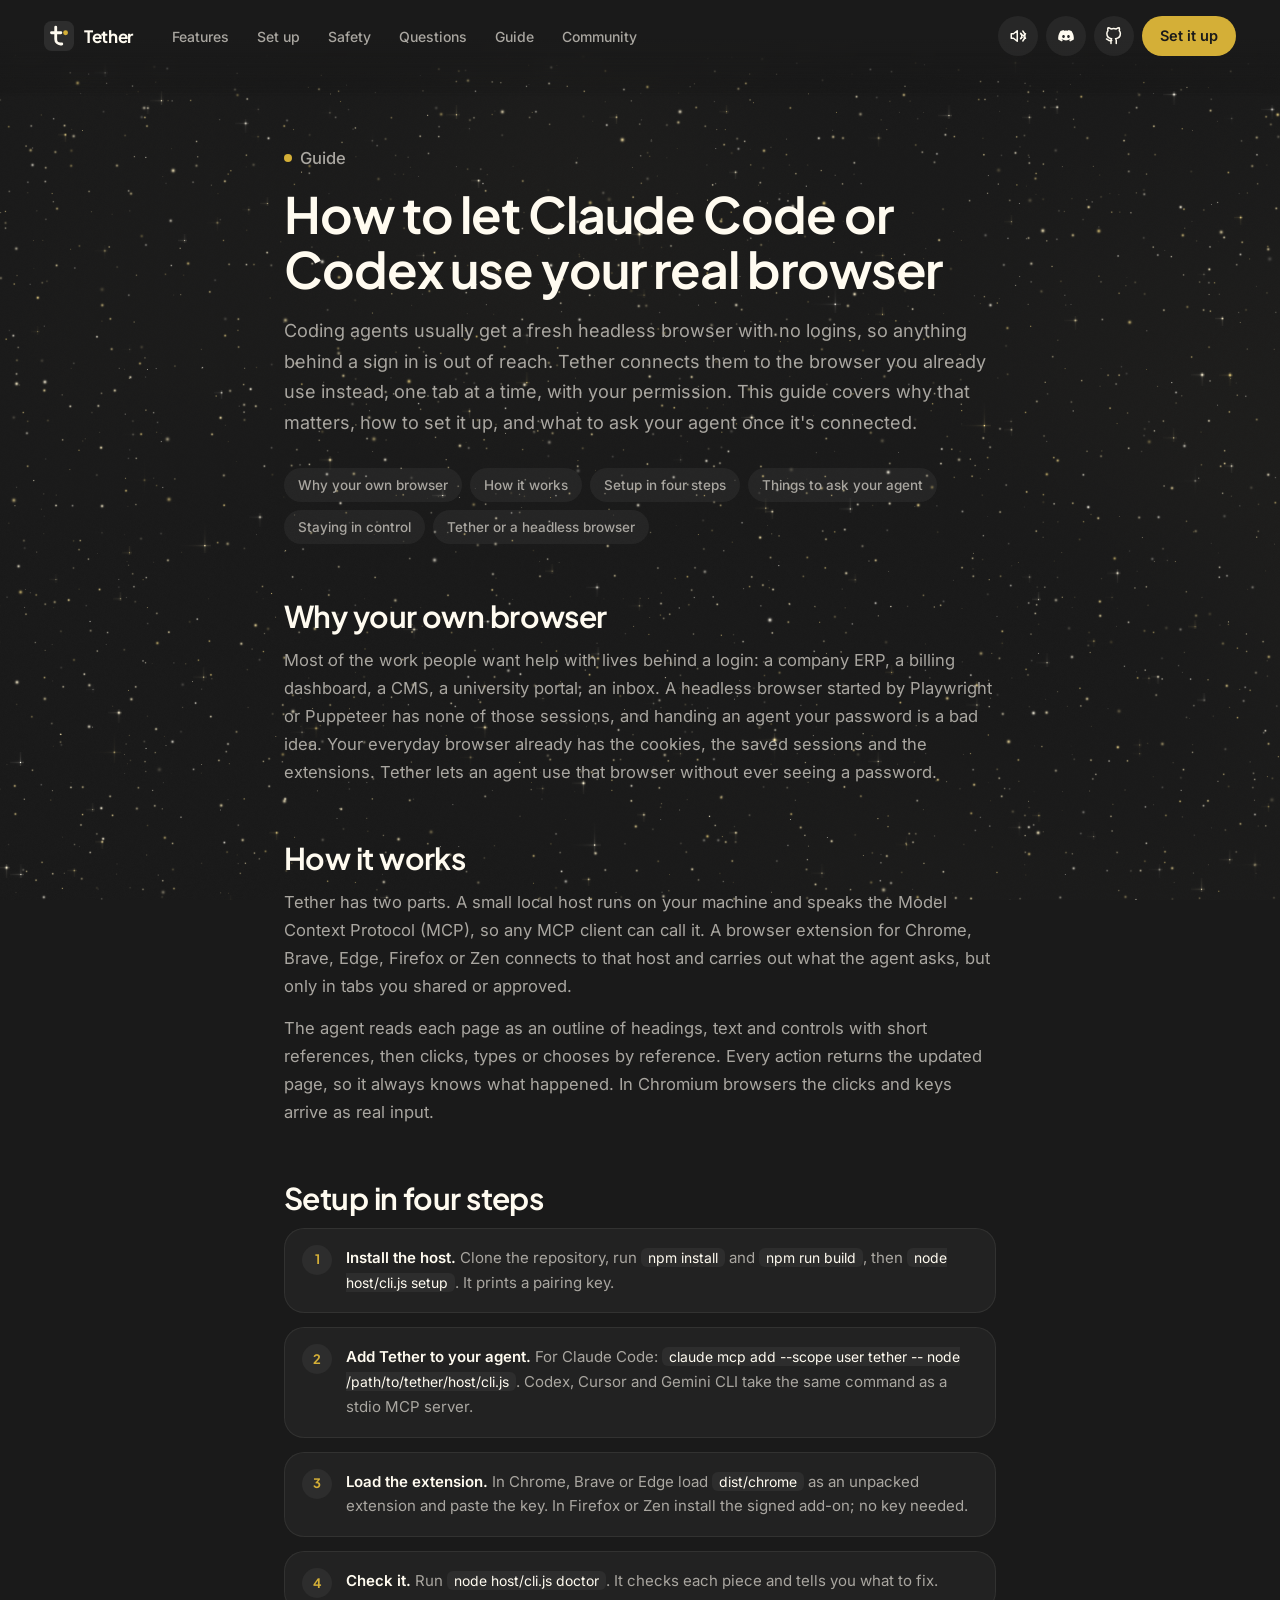
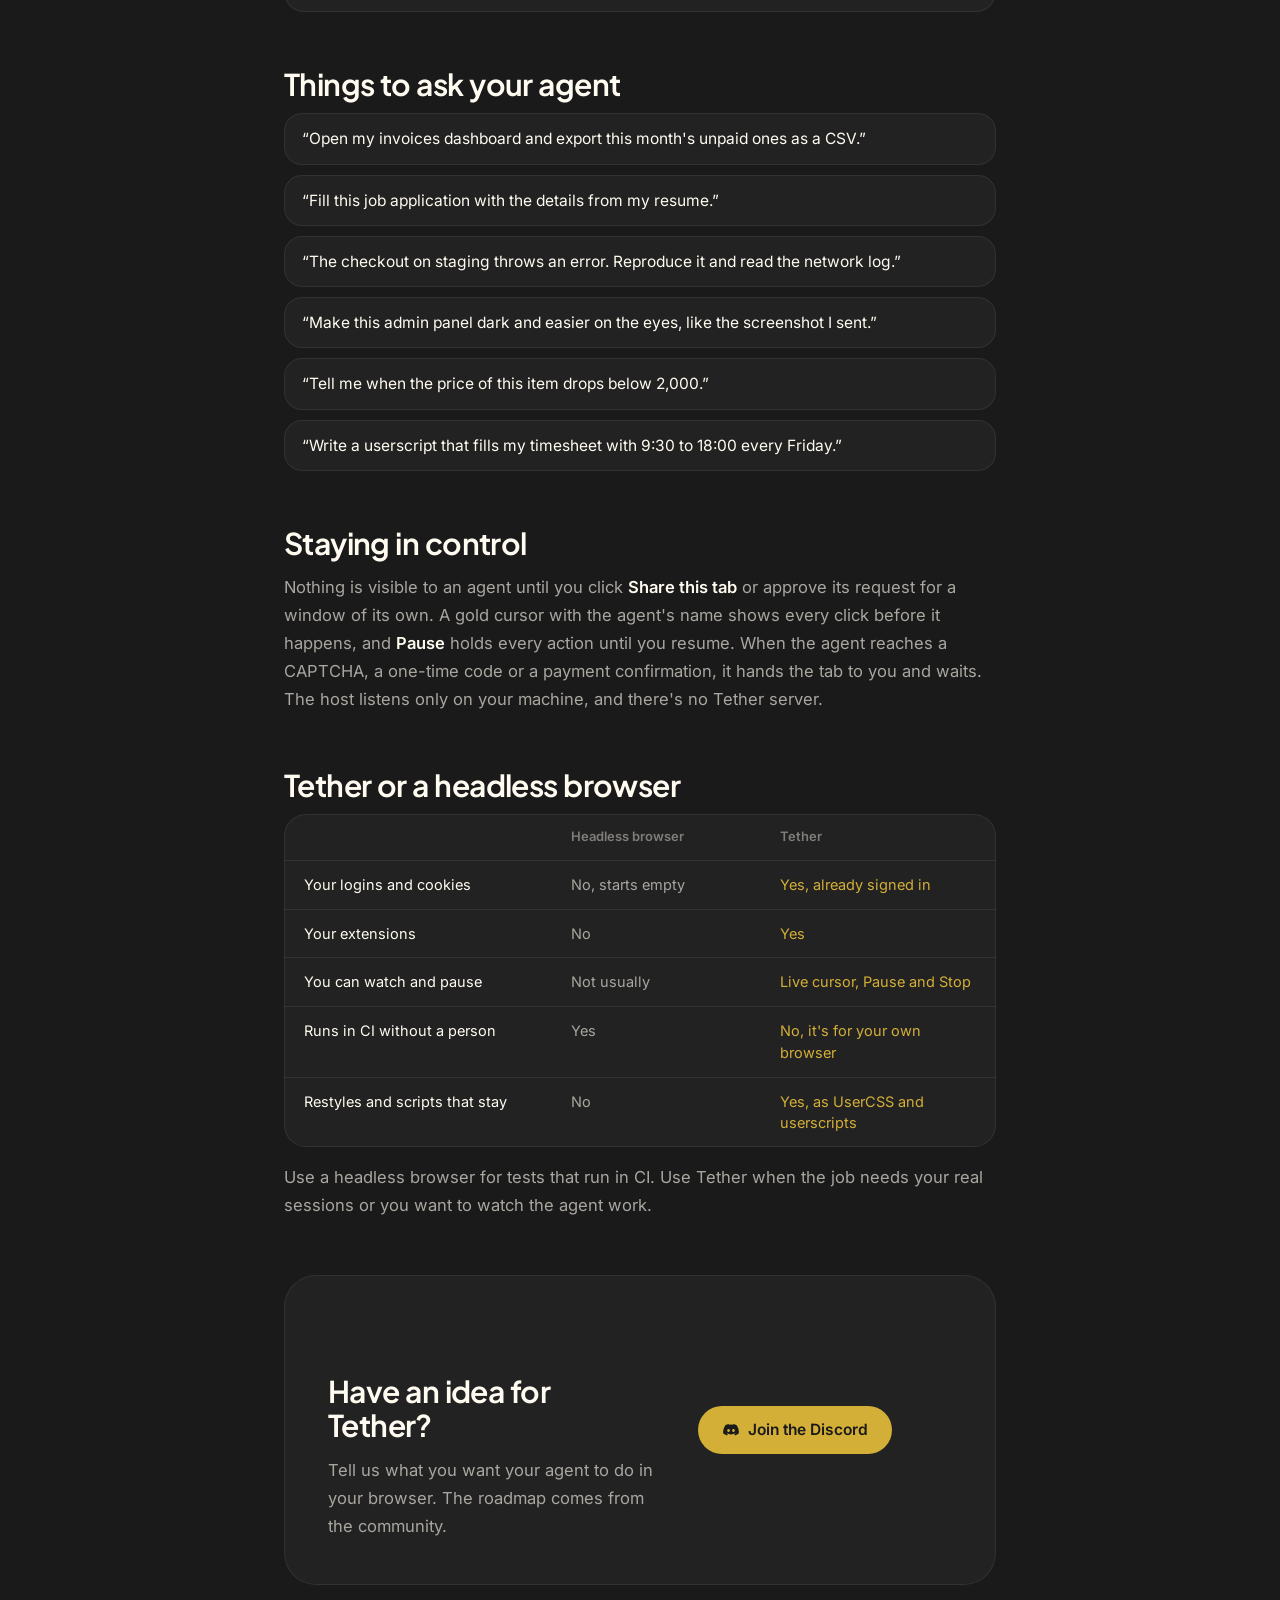
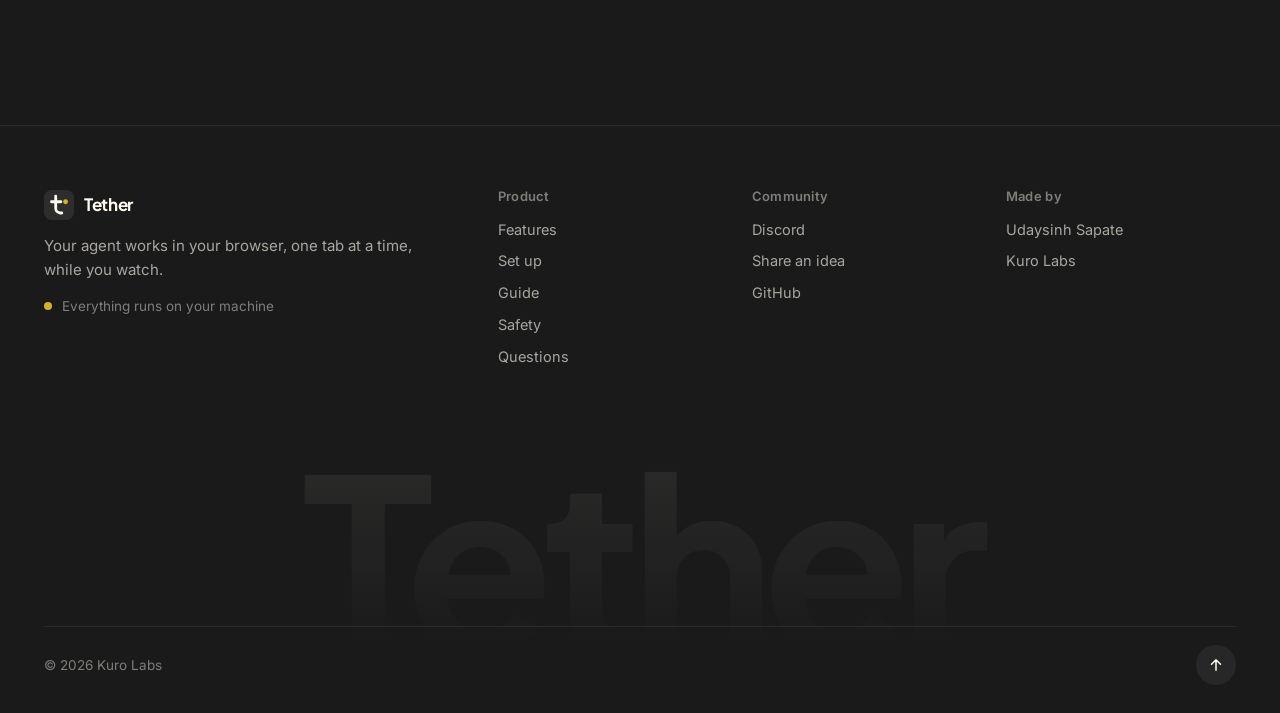
==== guide/index.html @ 2906b7bd "Point Discord links at the KuroLabs server (#tether)" ====
<!doctype html>
<html lang="en">
<head>
<meta charset="utf-8">
<meta name="viewport" content="width=device-width, initial-scale=1">
<title>How to let Claude Code or Codex use your real browser · Tether</title>
<meta name="description" content="A step by step guide to connecting Claude Code, Codex or any MCP agent to your everyday Chrome or Firefox, signed in as you, with Tether. Setup, example prompts, safety, and when to use a headless browser instead.">
<meta name="robots" content="index, follow, max-image-preview:large">
<meta name="color-scheme" content="dark">
<meta name="theme-color" content="#1a1a1a">
<link rel="canonical" href="https://tether.udaysinh.me/guide/">
<link rel="icon" href="/favicon.svg" type="image/svg+xml">
<link rel="icon" href="/favicon.png" sizes="32x32">
<meta property="og:type" content="article">
<meta property="og:site_name" content="Tether">
<meta property="og:title" content="How to let Claude Code or Codex use your real browser">
<meta property="og:description" content="Connect an AI coding agent to the browser you already use, one tab at a time, with your permission.">
<meta property="og:url" content="https://tether.udaysinh.me/guide/">
<meta property="og:image" content="https://tether.udaysinh.me/assets/og.png">
<meta name="twitter:card" content="summary_large_image">
<link rel="preload" href="/assets/fonts/inter.woff2" as="font" type="font/woff2" crossorigin>
<link rel="preload" href="/assets/fonts/jakarta.woff2" as="font" type="font/woff2" crossorigin>
<link rel="stylesheet" href="/assets/site.css">
<script src="/assets/sounds.js" defer></script>
<script src="/assets/bg.js" defer></script>
<script src="/assets/site.js" defer></script>
<script type="application/ld+json">{"@context": "https://schema.org", "@graph": [{"@type": "HowTo", "name": "How to let Claude Code or Codex use your real browser", "description": "Connect an AI coding agent to your everyday browser with Tether, a browser MCP server and extension.", "totalTime": "PT10M", "step": [{"@type": "HowToStep", "name": "Install the host", "text": "Clone the repository, run npm install and npm run build, then node host/cli.js setup."}, {"@type": "HowToStep", "name": "Add Tether to your agent", "text": "claude mcp add --scope user tether -- node /path/to/tether/host/cli.js"}, {"@type": "HowToStep", "name": "Load the extension", "text": "Load dist/chrome in Chrome, Brave or Edge and paste the key, or install the signed add-on in Firefox or Zen."}, {"@type": "HowToStep", "name": "Check it", "text": "Run node host/cli.js doctor."}]}, {"@type": "BreadcrumbList", "itemListElement": [{"@type": "ListItem", "position": 1, "name": "Tether", "item": "https://tether.udaysinh.me/"}, {"@type": "ListItem", "position": 2, "name": "Guide", "item": "https://tether.udaysinh.me/guide/"}]}]}</script>
</head>
<body>
<a class="skip" href="#main">Skip to content</a>
<svg width="0" height="0" style="position:absolute" aria-hidden="true">
  <symbol id="logo" viewBox="0 0 32 32"><rect width="32" height="32" rx="8" fill="#2d2d2d"/><g fill="none" stroke="#fffbf0" stroke-width="3" stroke-linecap="round"><path d="M12.5 6.5V19.5a5 5 0 0 0 5 5h1.5"/><path d="M8 12.5h10"/></g><circle cx="23" cy="12.5" r="2.6" fill="#d4af37"/></symbol>
  <symbol id="i-gh" viewBox="0 0 24 24"><path fill="none" stroke="currentColor" stroke-width="2" stroke-linecap="round" stroke-linejoin="round" d="M15 22v-3.9a3.4 3.4 0 0 0-.9-2.6c3.1-.3 6.4-1.5 6.4-6.9a5.4 5.4 0 0 0-1.5-3.7 5 5 0 0 0-.1-3.8s-1.2-.3-3.9 1.5a13.4 13.4 0 0 0-7 0C5.3.8 4.1 1.1 4.1 1.1a5 5 0 0 0-.1 3.8 5.4 5.4 0 0 0-1.5 3.7c0 5.4 3.3 6.6 6.4 7a3.4 3.4 0 0 0-.9 2.5V22M9 18c-4.5 2-5-2-7-2"/></symbol>
  <symbol id="i-replay" viewBox="0 0 24 24"><path fill="none" stroke="currentColor" stroke-width="2" stroke-linecap="round" stroke-linejoin="round" d="M3 12a9 9 0 1 0 3-6.7L3 8M3 3v5h5"/></symbol>
  <symbol id="i-copy" viewBox="0 0 24 24"><g fill="none" stroke="currentColor" stroke-width="2" stroke-linecap="round" stroke-linejoin="round"><rect x="9" y="9" width="12" height="12" rx="3"/><path d="M5 15V6a3 3 0 0 1 3-3h7"/></g></symbol>
  <symbol id="i-check" viewBox="0 0 24 24"><path fill="none" stroke="currentColor" stroke-width="2.5" stroke-linecap="round" stroke-linejoin="round" d="m5 12.5 4.5 4.5L19 7.5"/></symbol>
  <symbol id="i-chev" viewBox="0 0 24 24"><path fill="none" stroke="currentColor" stroke-width="2" stroke-linecap="round" stroke-linejoin="round" d="m6 9 6 6 6-6"/></symbol>
  <symbol id="i-sound" viewBox="0 0 24 24"><g fill="none" stroke="currentColor" stroke-width="2" stroke-linecap="round" stroke-linejoin="round"><path d="M11 5 6 9H3v6h3l5 4z"/><path class="wave" d="M15.5 8.5a5 5 0 0 1 0 7M18.5 5.5a9 9 0 0 1 0 13"/><path class="cross" d="m16 9 6 6M22 9l-6 6"/></g></symbol>
  <symbol id="i-discord" viewBox="0 0 24 24"><path fill="currentColor" d="M19.3 5.3A16.6 16.6 0 0 0 15.2 4l-.5 1a15.4 15.4 0 0 0-5.4 0L8.8 4a16.5 16.5 0 0 0-4.1 1.3C2 9.2 1.3 13 1.6 16.7a16.7 16.7 0 0 0 5 2.5l1.1-1.7c-.6-.2-1.2-.5-1.7-.8l.4-.3a11.9 11.9 0 0 0 11.2 0l.4.3c-.5.3-1.1.6-1.7.8l1.1 1.7a16.6 16.6 0 0 0 5-2.5c.4-4.3-.7-8-3.1-11.4ZM8.7 14.5c-1 0-1.8-.9-1.8-2s.8-2 1.8-2 1.8.9 1.8 2-.8 2-1.8 2Zm6.6 0c-1 0-1.8-.9-1.8-2s.8-2 1.8-2 1.8.9 1.8 2-.8 2-1.8 2Z"/></symbol>
  <symbol id="i-bell" viewBox="0 0 24 24"><path fill="none" stroke="currentColor" stroke-width="2" stroke-linecap="round" stroke-linejoin="round" d="M6 8a6 6 0 0 1 12 0c0 7 3 9 3 9H3s3-2 3-9M10.3 21a1.9 1.9 0 0 0 3.4 0"/></symbol>
</svg>

<header class="top">
  <div class="top-in">
    <a class="brand" href="/"><svg class="mark" viewBox="0 0 32 32" aria-hidden="true"><rect width="32" height="32" rx="8" fill="#2d2d2d"/><g fill="none" stroke="#fffbf0" stroke-width="3" stroke-linecap="round"><path d="M12.5 6.5V19.5a5 5 0 0 0 5 5h1.5"/><path class="bar" d="M8 12.5h10"/></g><circle class="knot" cx="23" cy="12.5" r="2.6" fill="#d4af37"/></svg>Tether</a>
    <nav class="nav" aria-label="Site">
      <a href="/#demos">Features</a>
      <a href="/#setup">Set up</a>
      <a href="/#safety">Safety</a>
      <a href="/#faq">Questions</a>
      <a href="/guide/">Guide</a>
      <a href="/#community">Community</a>
    </nav>
    <span class="grow"></span>
    <button class="round press" id="mute" type="button" aria-label="Mute sounds" aria-pressed="false"><svg><use href="#i-sound"/></svg></button>
    <a class="round press" href="https://discord.gg/UcB8z8u4JP" aria-label="Join the KuroLabs Discord" rel="noopener"><svg><use href="#i-discord"/></svg></a>
    <a class="round press" href="https://github.com/udaysinh-git/tether" aria-label="Tether on GitHub"><svg><use href="#i-gh"/></svg></a>
    <a class="pill-btn amber press" href="/#setup">Set it up</a>
  </div>
</header>

<main id="main">
  <article class="article wrap">
    <p class="kicker"><span class="dot beat"></span>Guide</p>
    <h1>How to let Claude Code or Codex use your real browser</h1>
    <p class="lede-left">Coding agents usually get a fresh headless browser with no logins, so anything behind a sign in is out of reach. Tether connects them to the browser you already use instead, one tab at a time, with your permission. This guide covers why that matters, how to set it up, and what to ask your agent once it's connected.</p>

    <nav class="toc" aria-label="On this page">
      <a href="#why">Why your own browser</a>
      <a href="#how">How it works</a>
      <a href="#setup">Setup in four steps</a>
      <a href="#prompts">Things to ask your agent</a>
      <a href="#safety">Staying in control</a>
      <a href="#compare">Tether or a headless browser</a>
    </nav>

    <h2 id="why">Why your own browser</h2>
    <p>Most of the work people want help with lives behind a login: a company ERP, a billing dashboard, a CMS, a university portal, an inbox. A headless browser started by Playwright or Puppeteer has none of those sessions, and handing an agent your password is a bad idea. Your everyday browser already has the cookies, the saved sessions and the extensions. Tether lets an agent use that browser without ever seeing a password.</p>

    <h2 id="how">How it works</h2>
    <p>Tether has two parts. A small local host runs on your machine and speaks the Model Context Protocol (MCP), so any MCP client can call it. A browser extension for Chrome, Brave, Edge, Firefox or Zen connects to that host and carries out what the agent asks, but only in tabs you shared or approved.</p>
    <p>The agent reads each page as an outline of headings, text and controls with short references, then clicks, types or chooses by reference. Every action returns the updated page, so it always knows what happened. In Chromium browsers the clicks and keys arrive as real input.</p>

    <h2 id="setup">Setup in four steps</h2>
    <ol class="steps-list">
      <li><b>Install the host.</b> Clone the repository, run <code>npm install</code> and <code>npm run build</code>, then <code>node host/cli.js setup</code>. It prints a pairing key.</li>
      <li><b>Add Tether to your agent.</b> For Claude Code: <code>claude mcp add --scope user tether -- node /path/to/tether/host/cli.js</code>. Codex, Cursor and Gemini CLI take the same command as a stdio MCP server.</li>
      <li><b>Load the extension.</b> In Chrome, Brave or Edge load <code>dist/chrome</code> as an unpacked extension and paste the key. In Firefox or Zen install the signed add-on; no key needed.</li>
      <li><b>Check it.</b> Run <code>node host/cli.js doctor</code>. It checks each piece and tells you what to fix.</li>
    </ol>

    <h2 id="prompts">Things to ask your agent</h2>
    <ul class="prompts">
      <li>“Open my invoices dashboard and export this month's unpaid ones as a CSV.”</li>
      <li>“Fill this job application with the details from my resume.”</li>
      <li>“The checkout on staging throws an error. Reproduce it and read the network log.”</li>
      <li>“Make this admin panel dark and easier on the eyes, like the screenshot I sent.”</li>
      <li>“Tell me when the price of this item drops below 2,000.”</li>
      <li>“Write a userscript that fills my timesheet with 9:30 to 18:00 every Friday.”</li>
    </ul>

    <h2 id="safety">Staying in control</h2>
    <p>Nothing is visible to an agent until you click <b>Share this tab</b> or approve its request for a window of its own. A gold cursor with the agent's name shows every click before it happens, and <b>Pause</b> holds every action until you resume. When the agent reaches a CAPTCHA, a one-time code or a payment confirmation, it hands the tab to you and waits. The host listens only on your machine, and there's no Tether server.</p>

    <h2 id="compare">Tether or a headless browser</h2>
    <div class="table">
      <div class="tr th"><span></span><span>Headless browser</span><span>Tether</span></div>
      <div class="tr"><span>Your logins and cookies</span><span>No, starts empty</span><span>Yes, already signed in</span></div>
      <div class="tr"><span>Your extensions</span><span>No</span><span>Yes</span></div>
      <div class="tr"><span>You can watch and pause</span><span>Not usually</span><span>Live cursor, Pause and Stop</span></div>
      <div class="tr"><span>Runs in CI without a person</span><span>Yes</span><span>No, it's for your own browser</span></div>
      <div class="tr"><span>Restyles and scripts that stay</span><span>No</span><span>Yes, as UserCSS and userscripts</span></div>
    </div>
    <p>Use a headless browser for tests that run in CI. Use Tether when the job needs your real sessions or you want to watch the agent work.</p>

    <div class="join inview" style="margin-top:56px">
      <div>
        <h2>Have an idea for Tether?</h2>
        <p class="sub">Tell us what you want your agent to do in your browser. The roadmap comes from the community.</p>
      </div>
      <div class="join-side">
        <a class="pill-btn gold big press" href="https://discord.gg/UcB8z8u4JP" rel="noopener"><svg width="18" height="18"><use href="#i-discord"/></svg>Join the Discord</a>
      </div>
    </div>
  </article>
</main>

<footer class="foot">
  <div class="wrap">
    <div class="foot-top">
      <div class="foot-brand">
        <a class="brand" href="/"><svg class="mark" viewBox="0 0 32 32" aria-hidden="true"><rect width="32" height="32" rx="8" fill="#2d2d2d"/><g fill="none" stroke="#fffbf0" stroke-width="3" stroke-linecap="round"><path d="M12.5 6.5V19.5a5 5 0 0 0 5 5h1.5"/><path class="bar" d="M8 12.5h10"/></g><circle class="knot" cx="23" cy="12.5" r="2.6" fill="#d4af37"/></svg>Tether</a>
        <p>Your agent works in your browser, one tab at a time, while you watch.</p>
        <p class="foot-status"><span class="dot beat"></span>Everything runs on your machine</p>
      </div>
      <nav class="foot-cols" aria-label="Footer">
        <div><h3>Product</h3><a href="/#demos">Features</a><a href="/#setup">Set up</a><a href="/guide/">Guide</a><a href="/#safety">Safety</a><a href="/#faq">Questions</a></div>
        <div><h3>Community</h3><a href="https://discord.gg/UcB8z8u4JP" rel="noopener">Discord</a><a href="https://discord.gg/UcB8z8u4JP" rel="noopener">Share an idea</a><a href="https://github.com/udaysinh-git/tether">GitHub</a></div>
        <div><h3>Made by</h3><a href="https://udaysinh.me">Udaysinh Sapate</a><a href="https://kurolabs.in">Kuro Labs</a></div>
      </nav>
    </div>
    <div class="foot-word" aria-hidden="true">Tether</div>
    <div class="foot-bottom">
      <span>© 2026 Kuro Labs</span>
      <button class="round press" type="button" id="totop" aria-label="Back to top"><svg viewBox="0 0 24 24"><path d="M12 19V5M6 11l6-6 6 6" fill="none" stroke="currentColor" stroke-width="2" stroke-linecap="round" stroke-linejoin="round"/></svg></button>
    </div>
  </div>
</footer>
</body>
</html>
---- assets/site.css ----
/* Tether site. The look and the motion follow Bencho (bencho.dev): a near
   black ground, big soft cards that each hold a live interaction, pill
   controls that press in and spring back, and words that rise out of a
   blur. Amber is Tether's one signal colour: an agent can use this. */

@font-face { font-family: "Inter"; src: url("fonts/inter.woff2") format("woff2"); font-weight: 100 900; font-display: swap; }
@font-face { font-family: "Jakarta"; src: url("fonts/jakarta.woff2") format("woff2"); font-weight: 200 800; font-display: swap; }

:root {
  --bg: #1a1a1a;
  --card: #222222;
  --card-2: #2d2d2d;
  --raised: #353535;
  --raised-2: #3d3d3d;
  --line: rgb(255 251 240 / 0.07);
  --text: #fffbf0;
  --text-2: #a9a6a0;
  --text-3: #807e79;
  --gold: #d4af37;
  --gold-hover: #e0bf55;
  --gold-ink: #1a1a1a;
  --gold-soft: rgb(212 175 55 / 0.14);
  --coral: #e0806b;
  --green: #7fbf8e;
  --font: "Inter", system-ui, "Segoe UI", -apple-system, sans-serif;
  --head: "Jakarta", var(--font);
  --spring: linear(0, 0.051, 0.15, 0.264, 0.375, 0.464, 0.553, 0.63, 0.695, 0.742, 0.788, 0.826, 0.857, 0.883, 0.901, 0.919, 0.934, 0.946, 0.954, 0.963, 0.969, 0.975, 0.979, 0.983, 0.986, 0.988, 0.99, 0.992, 0.993, 0.995, 0.996, 0.996, 0.997, 0.998, 0.998, 0.998, 0.999, 0.999, 0.999, 0.999, 1);
  --settle: linear(0, 0.026, 0.085, 0.165, 0.246, 0.338, 0.429, 0.514, 0.585, 0.655, 0.718, 0.766, 0.813, 0.852, 0.885, 0.909, 0.931, 0.949, 0.963, 0.973, 0.982, 0.989, 0.993, 0.997, 0.999, 1.001, 1.002, 1.003, 1.003, 1.003, 1.003, 1.003, 1.003, 1.002, 1.002, 1.002, 1.002, 1.001, 1.001, 1.001, 1);
  --island: linear(0, 0.046, 0.137, 0.252, 0.377, 0.501, 0.616, 0.717, 0.804, 0.874, 0.93, 0.976, 1.005, 1.024, 1.035, 1.04, 1.041, 1.04, 1.036, 1.031, 1.026, 1.02, 1.015, 1.011, 1.008, 1.005, 1.003, 1.001, 1, 0.999, 0.999, 0.998, 0.998, 0.998, 0.999, 0.999, 0.999, 0.999, 0.999, 1, 1);
  --pop: linear(0, 0.096, 0.292, 0.534, 0.774, 0.977, 1.137, 1.22, 1.248, 1.233, 1.188, 1.13, 1.064, 1.012, 0.973, 0.949, 0.939, 0.941, 0.951, 0.966, 0.981, 0.994, 1.005, 1.012, 1.015, 1.015, 1.013, 1.009, 1.006, 1.002, 0.999, 0.997, 0.996, 0.996, 0.997, 0.998, 0.998, 0.999, 1, 1.001, 1);
  --press: cubic-bezier(0.28, 1.4, 0.36, 1);
  --out: cubic-bezier(0.22, 1, 0.36, 1);
  color-scheme: dark;
}

* { box-sizing: border-box; }
/* Text on the site can't be selected or copied. The setup commands still
   copy through their own Copy buttons. */
html { -webkit-user-select: none; user-select: none; -webkit-touch-callout: none; }
img, svg { -webkit-user-drag: none; }
html { scroll-behavior: smooth; scroll-padding-top: 84px; }
body {
  margin: 0; background: var(--bg); color: var(--text);
  font: 400 15px/1.5 var(--font);
  font-feature-settings: "cv11", "ss03";
  -webkit-font-smoothing: antialiased;
}
h1, h2, h3, p, ul, ol, figure { margin: 0; }
img, svg { display: block; }
a { color: inherit; }
button { font: inherit; color: inherit; border: 0; background: none; cursor: pointer; padding: 0; }
:focus-visible { outline: 2px solid var(--gold); outline-offset: 3px; border-radius: 10px; }
.skip { position: absolute; left: -999px; top: 8px; z-index: 50; background: var(--card); padding: 8px 14px; border-radius: 999px; }
.skip:focus { left: 8px; }

/* pressable: in quickly, back with a little overshoot */
.press { transition: background-color 0.15s, color 0.15s, opacity 0.14s, scale 0.2s var(--press); }
.press:active { scale: 0.96; transition-duration: 0.15s, 0.15s, 0.14s, 0.09s; }

/* ---------------------------------------------------------------- header */
.top { position: sticky; top: 0; z-index: 30; }
.top::before {
  content: ""; position: absolute; inset: 0 0 -24px; pointer-events: none;
  background: linear-gradient(var(--bg) 40%, rgb(26 26 26 / 0));
  backdrop-filter: blur(10px); -webkit-mask: linear-gradient(#000 55%, transparent);
  mask: linear-gradient(#000 55%, transparent);
}
.top-in { position: relative; display: flex; align-items: center; gap: 8px; height: 72px; max-width: 1240px; margin: 0 auto; padding: 0 24px; }
.brand { display: flex; align-items: center; gap: 10px; text-decoration: none; font: 700 17px/1 var(--head); letter-spacing: -0.02em; margin-right: 18px; }
.brand .mark { width: 30px; height: 30px; overflow: visible; }
/* The mark's crossbar stretches out to touch the gold dot, which is tugged in. */
.mark .bar { transform-box: fill-box; transform-origin: 0 50%; transition: scale 0.55s var(--settle); }
.mark .knot { transform-box: fill-box; transform-origin: center; transition: translate 0.6s var(--pop), scale 0.45s var(--press); }
.brand:hover .mark .bar { scale: 1.22 1; }
.brand:hover .mark .knot { translate: -0.7px 0; scale: 1.12; transition-delay: 0.06s; }
.nav { display: flex; gap: 2px; }
.nav a { display: inline-flex; align-items: center; height: 36px; padding: 0 13px; border-radius: 999px; color: var(--text-2); text-decoration: none; font-size: 14px; font-weight: 500; }
.nav a:hover { background: rgb(255 251 240 / 0.06); color: var(--text); }
.top .grow { flex: 1; }
.round { display: grid; place-items: center; width: 40px; height: 40px; border-radius: 50%; background: rgb(255 251 240 / 0.06); color: var(--text); }
.round:hover { background: rgb(255 251 240 / 0.1); }
.round svg { width: 18px; height: 18px; transition: scale 0.2s var(--press); }
#mute .cross { display: none; }
#mute.off { color: var(--text-3); }
#mute.off .wave { display: none; }
#mute.off .cross { display: inline; }
.round:hover svg { scale: 1.06; }
.pill-btn { display: inline-flex; align-items: center; gap: 8px; height: 40px; padding: 0 18px; border-radius: 999px; font-weight: 600; font-size: 14.5px; text-decoration: none; background: var(--raised); color: var(--text); }
.pill-btn:hover { background: var(--raised-2); }
.pill-btn.amber { background: var(--gold); color: var(--gold-ink); }
.pill-btn.amber:hover { background: var(--gold-hover); }
.pill-btn.big { height: 48px; padding: 0 24px; font-size: 15.5px; }
@media (max-width: 760px) { .nav { display: none; } }

/* ---------------------------------------------------------------- hero */
.hero { position: relative; text-align: center; padding: 96px 24px 72px; overflow: hidden; }
.hero > :not(canvas) { position: relative; z-index: 1; }
.hero h1 { font: 650 clamp(40px, 6vw, 68px)/1.06 var(--head); letter-spacing: -0.026em; max-width: 13ch; margin: 0 auto; }
.lede { max-width: 34em; margin: 22px auto 0; font-size: 17.5px; line-height: 1.55; color: var(--text-2); }
.lede b { font-weight: 500; color: var(--text); }
.agents { display: flex; flex-wrap: wrap; justify-content: center; gap: 8px; margin: 30px auto 0; }
.agents span { display: inline-flex; align-items: center; gap: 8px; height: 34px; padding: 0 14px; border-radius: 999px; background: rgb(255 251 240 / 0.05); color: var(--text-2); font-size: 13.5px; font-weight: 500; }
.agents span i { width: 7px; height: 7px; border-radius: 50%; background: var(--text-3); }
.agents span.on i { background: var(--gold); }
.hero .actions { display: flex; justify-content: center; gap: 10px; margin-top: 34px; }
.hero .note { margin-top: 22px; color: var(--text-3); font-size: 14px; }

/* words rise out of a blur, one after another */
.reveal .w { display: inline-block; opacity: 0; animation: word 0.9s var(--out) forwards; animation-delay: calc(var(--i) * 55ms + 80ms); }
@keyframes word { from { opacity: 0; transform: translateY(0.35em); filter: blur(10px); } to { opacity: 1; transform: none; filter: blur(0); } }
.rise { animation: rise 0.9s var(--out) backwards; animation-delay: var(--d, 0s); }
@keyframes rise { from { opacity: 0; transform: translateY(12px); filter: blur(6px); } }

/* ---------------------------------------------------------------- chips + grid */
.wrap { max-width: 1240px; margin: 0 auto; padding: 0 24px; }
.chips { display: flex; flex-wrap: wrap; gap: 8px; margin-bottom: 18px; }
.chip { height: 40px; padding: 0 16px; border-radius: 999px; background: rgb(255 251 240 / 0.05); color: #bdbab2; font-weight: 500; font-size: 14px; transition: background-color 0.16s, color 0.16s, scale 0.2s var(--out); }
.chip:hover { background: rgb(255 251 240 / 0.09); color: var(--text); }
.chip[aria-pressed="true"] { background: var(--gold); color: var(--gold-ink); }
.chip:active { scale: 0.96; }

.grid { display: grid; grid-template-columns: repeat(3, minmax(0, 1fr)); gap: 18px; }
@media (max-width: 1020px) { .grid { grid-template-columns: repeat(2, minmax(0, 1fr)); } }
@media (max-width: 680px) { .grid { grid-template-columns: 1fr; } }
.card {
  position: relative; display: flex; flex-direction: column;
  min-height: 420px; border-radius: 30px; background: var(--card);
  box-shadow: inset 0 0 0 1px var(--line);
  overflow: hidden; isolation: isolate;
  transition: opacity 0.3s var(--out), scale 0.4s var(--spring), filter 0.3s;
}
.card.tall { grid-row: span 2; }
.card.wide { grid-column: span 2; }
@media (max-width: 680px) { .card.wide { grid-column: auto; } }
.card.hidden { display: none; }
.stage { flex: 1; display: grid; place-items: center; padding: 34px 26px 10px; position: relative; }
.cap { display: flex; align-items: center; gap: 8px; padding: 14px 16px 16px; }
.cap .name { height: 36px; display: inline-flex; align-items: center; padding: 0 15px; border-radius: 999px; background: var(--card-2); color: #d9d5cb; font-size: 14px; font-weight: 500; }
.cap .grow { flex: 1; }
.cap .round { width: 38px; height: 38px; background: var(--card-2); }
.cap .round:hover { background: var(--raised); }
.cap .round svg { width: 16px; height: 16px; }
.card .veil { position: absolute; left: 0; right: 0; bottom: 64px; padding: 34px 24px 10px; background: linear-gradient(rgb(33 33 33 / 0), var(--card) 45%); z-index: 2; color: var(--text-2); font-size: 14px; line-height: 1.5; opacity: 0; transform: translateY(6px); transition: opacity 0.25s var(--out), transform 0.35s var(--out); pointer-events: none; text-align: center; }
.card:hover .veil, .card:focus-within .veil { opacity: 1; transform: none; }


/* ---------------------------------------------------------------- shared mini UI */
.mini { width: 100%; max-width: 330px; border-radius: 22px; background: var(--card-2); box-shadow: inset 0 0 0 1px var(--line); padding: 16px; }
.mini .t { font-weight: 600; font-size: 14.5px; letter-spacing: -0.01em; }
.mini .s { color: var(--text-2); font-size: 13px; }
.btn { height: 38px; padding: 0 16px; border-radius: 999px; background: var(--raised); font-weight: 500; font-size: 14px; }
.btn:hover { background: var(--raised-2); }
.btn.amber { background: var(--gold); color: var(--gold-ink); font-weight: 600; }
.btn.amber:hover { background: var(--gold-hover); }
.dot { position: relative; flex: none; display: inline-block; width: 8px; height: 8px; border-radius: 50%; background: var(--gold); }
.dot.coral { background: var(--coral); }
.dot.grey { background: var(--text-3); }
@keyframes beat { 0% { opacity: 0.5; scale: 1; } 70%, 100% { opacity: 0; scale: 2.8; } }

/* 1 · share */
.share { display: grid; gap: 14px; transition: height 0.54s var(--island); overflow: hidden; }
.share .page { display: flex; gap: 10px; align-items: center; }
.share .fav { width: 28px; height: 28px; border-radius: 9px; background: linear-gradient(135deg, #3a3a3a, #2d2d2d); display: grid; place-items: center; font: 700 12px/1 var(--head); color: var(--text-2); }
.share .go { width: 100%; height: 44px; font-size: 14.5px; }
.share .live { display: grid; gap: 4px; }
.share .live .head { display: flex; align-items: center; gap: 8px; font-weight: 600; font-size: 14px; }
.share .live .what { color: var(--text-2); font-size: 13px; padding-left: 16px; min-height: 20px; }
.share .row { display: flex; gap: 8px; }
.share .row .btn { flex: 1; }
.swap-in { animation: swap 0.42s var(--spring) backwards; }
@keyframes swap { from { opacity: 0; transform: translateY(8px) scale(0.98); filter: blur(6px); } }
.word-in { animation: rise 0.4s var(--spring) backwards; }

/* 2 · island: the shape springs, the content holds its final layout */
.island-wrap { display: grid; place-items: center; width: 100%; min-height: 150px; }
.island {
  display: flex; justify-content: flex-end; align-items: flex-start; overflow: hidden;
  border-radius: 999px; background: #141414; max-width: 100%;
  box-shadow: inset 0 0 0 1px rgb(255 251 240 / 0.1);
  font-size: 13px;
}
.island .in { flex: none; display: flex; align-items: center; gap: 10px; padding: 7px 7px 7px 14px; box-sizing: border-box; max-width: 340px; }
.island .lines { min-width: 0; text-align: left; }
.island .t { font-weight: 600; white-space: nowrap; }
.island .s { color: var(--text-2); white-space: nowrap; overflow: hidden; text-overflow: ellipsis; }
.island.ask { border-radius: 24px; }
.island.ask .in { align-items: flex-start; padding: 13px 10px 13px 16px; }
.island.ask .s { white-space: normal; color: var(--text); max-width: 190px; margin-top: 3px; }
.island.ask .dot { margin-top: 5px; }
.island .btns { display: flex; gap: 6px; flex: none; }
.island .btn { height: 32px; padding: 0 13px; font-size: 13px; flex: none; white-space: nowrap; }

/* 3 · cursor */
.desk { position: relative; width: 100%; max-width: 330px; height: 230px; border-radius: 20px; background: #d6d1c8; color: #1d1b18; overflow: hidden; padding: 20px; box-shadow: inset 0 0 0 1px rgb(0 0 0 / 0.06); }
.desk h4 { margin: 0 0 4px; font: 700 18px/1.2 var(--head); letter-spacing: -0.02em; }
.desk p { margin: 0 0 14px; font-size: 12.5px; color: #6b665e; }
.desk .fields { display: grid; gap: 8px; }
.desk .field { height: 32px; border-radius: 9px; background: rgb(255 255 255 / 0.32); box-shadow: inset 0 0 0 1px rgb(0 0 0 / 0.12); display: flex; align-items: center; padding: 0 10px; font-size: 12.5px; color: #3a3a3a; overflow: hidden; white-space: nowrap; }
.desk .field.hl { box-shadow: inset 0 0 0 1px rgb(0 0 0 / 0.12), 0 0 0 2px var(--gold); }
.desk .send { position: absolute; right: 20px; bottom: 18px; height: 32px; padding: 0 14px; border-radius: 9px; background: #1d1b18; color: #fffbf0; font-size: 12.5px; font-weight: 600; display: grid; place-items: center; transition: scale 0.2s var(--press); }
.desk .send.down { scale: 0.94; }
.desk .caret { display: inline-block; width: 1px; height: 14px; background: #1d1b18; margin-left: 1px; animation: blink 1s steps(1) infinite; }
@keyframes blink { 50% { opacity: 0; } }
.agent-cur { position: absolute; left: 0; top: 0; pointer-events: none; transition: transform 0.7s var(--out); z-index: 2; }
.agent-cur .body { transform-origin: 2px 2px; }
.agent-cur .tag { position: absolute; left: 12px; top: 17px; padding: 3px 9px; border-radius: 999px; background: var(--gold); color: var(--gold-ink); font: 600 11px/1.4 var(--font); white-space: nowrap; }
.ring { position: absolute; width: 30px; height: 30px; margin: -15px 0 0 -15px; border-radius: 50%; box-shadow: 0 0 0 2px var(--gold); pointer-events: none; animation: ring 0.55s var(--out) forwards; }
@keyframes ring { from { transform: scale(0.3); opacity: 1; } to { transform: scale(1.5); opacity: 0; } }

/* 4 · switches */
.toggles { display: grid; gap: 4px; width: 100%; max-width: 330px; }
.toggle-row { display: flex; align-items: center; gap: 14px; padding: 10px 12px; border-radius: 16px; transition: background-color 0.15s; cursor: pointer; text-align: left; width: 100%; }
.toggle-row:hover { background: var(--card-2); }
.toggle-row .grow { flex: 1; min-width: 0; }
.toggle-row .t { font-weight: 500; font-size: 14px; }
.toggle-row .s { color: var(--text-2); font-size: 12.5px; }
.switch { --w: 46px; --h: 28px; --d: 22px; position: relative; flex: none; width: var(--w); height: var(--h); border-radius: 999px; background: var(--raised); transition: background-color 0.24s var(--out), scale 0.2s var(--press); }
.switch::after { content: ""; position: absolute; top: 3px; left: 3px; width: var(--d); height: var(--d); border-radius: 50%; background: #a9a6a0; box-shadow: 0 1px 3px rgb(0 0 0 / 0.4); transition: translate 0.65s var(--settle), background-color 0.24s var(--out), scale 0.5s var(--spring); }
.toggle-row:hover .switch::after { scale: 1.06; }
.switch.on { background: var(--gold); }
.switch.on::after { translate: calc(var(--w) - var(--h)) 0; background: #fffbf0; }
.toggle-row:active .switch { scale: 0.95; }

/* 5 · prompt */
.prompt { display: grid; gap: 12px; }
.prompt .who { display: flex; gap: 11px; align-items: center; }
.prompt .badge { position: relative; width: 34px; height: 34px; border-radius: 50%; background: var(--gold-soft); color: var(--gold); display: grid; place-items: center; font: 700 13px/1 var(--head); flex: none; }
.prompt .badge .dot { position: absolute; right: -1px; bottom: -1px; box-shadow: 0 0 0 3px var(--card-2); }
.prompt .reason { background: var(--card); border-radius: 14px; padding: 9px 12px; font-size: 13px; box-shadow: inset 0 0 0 1px var(--line); }
.prompt .row { display: flex; gap: 8px; justify-content: flex-end; }
.prompt .done { display: flex; align-items: center; gap: 10px; font-weight: 600; font-size: 14px; }
.check { width: 30px; height: 30px; border-radius: 50%; background: var(--gold); color: var(--gold-ink); display: grid; place-items: center; animation: pop 0.75s var(--pop) backwards; }
.check path { stroke-dasharray: 20; stroke-dashoffset: 20; animation: draw 0.35s 0.15s var(--out) forwards; }
@keyframes pop { from { scale: 0.4; opacity: 0; } }
@keyframes draw { to { stroke-dashoffset: 0; } }

/* 6 · hub */
.hub { width: 100%; max-width: 640px; height: 260px; position: relative; }
.hub svg.lines { position: absolute; inset: 0; width: 100%; height: 100%; overflow: visible; }
.hub .spoke { stroke: rgb(255 251 240 / 0.12); stroke-width: 1; transition: stroke 0.25s, opacity 0.25s; }
.hub .spoke.hot { stroke: rgb(212 175 55 / 0.8); }
.hub.picking .spoke:not(.hot) { opacity: 0.35; }
.hub .packet { stroke: var(--gold); stroke-width: 2; stroke-linecap: round; fill: none; }
.hub .node { position: absolute; transform: translate(-50%, -50%); height: 32px; padding: 0 12px; border-radius: 999px; display: inline-flex; align-items: center; gap: 7px; background: var(--card-2); box-shadow: inset 0 0 0 1px var(--line); font-size: 12.5px; font-weight: 500; color: #d9d5cb; white-space: nowrap; transition: opacity 0.25s, scale 0.3s var(--press), background-color 0.2s; cursor: default; }
.hub .node:hover { scale: 1.05; background: var(--raised); }
.hub.picking .node:not(.hot):not(.core) { opacity: 0.45; }
.hub .core { height: 52px; padding: 0 18px; background: #141414; box-shadow: inset 0 0 0 1px rgb(255 251 240 / 0.1); font: 700 14px/1 var(--head); color: var(--text); gap: 9px; }
.hub .core svg { width: 22px; height: 22px; }
.hub .core.nudge { animation: nudge 0.6s var(--pop); }
@keyframes nudge { 40% { scale: 1.08; } }

/* 7 · network */
.net { width: 100%; max-width: 360px; display: grid; gap: 6px; height: 250px; overflow: hidden; -webkit-mask: linear-gradient(transparent, #000 22%); mask: linear-gradient(transparent, #000 22%); align-content: end; }
.req { display: grid; grid-template-columns: 46px 1fr auto; gap: 10px; align-items: center; height: 38px; padding: 0 12px; border-radius: 12px; background: var(--card-2); font-size: 12.5px; animation: swap 0.45s var(--spring) backwards; }
.req .m { color: var(--text-2); font-weight: 600; font-size: 11px; letter-spacing: 0.02em; }
.req .u { white-space: nowrap; overflow: hidden; text-overflow: ellipsis; color: #d9d5cb; }
.req .c { font-weight: 600; font-size: 12px; padding: 2px 8px; border-radius: 999px; background: rgb(127 191 142 / 0.12); color: var(--green); }
.req .c.bad { background: rgb(224 128 107 / 0.14); color: var(--coral); }

/* 8 · compare */
.compare { position: relative; width: 100%; max-width: 360px; height: 250px; border-radius: 20px; overflow: hidden; cursor: ew-resize; touch-action: none; box-shadow: inset 0 0 0 1px var(--line); user-select: none; }
.compare .pane { position: absolute; inset: 0; padding: 18px; }
.compare .light { background: #d9d4cb; color: #1d1b18; }
.compare .dark { background: #1a1a1a; color: var(--text); clip-path: inset(0 0 0 var(--x, 50%)); }
.compare h5 { margin: 0 0 12px; font: 700 15px/1.2 var(--head); }
.compare .rowx { display: flex; justify-content: space-between; padding: 8px 0; font-size: 12.5px; border-top: 1px solid rgb(0 0 0 / 0.08); }
.compare .dark .rowx { border-color: var(--line); color: #d9d5cb; }
.compare .dark .amt { color: var(--gold); }
.compare .handle { position: absolute; top: 0; bottom: 0; left: var(--x, 50%); width: 2px; margin-left: -1px; background: var(--gold); }
.compare .handle::after { content: ""; position: absolute; top: 50%; left: 50%; width: 30px; height: 30px; margin: -15px 0 0 -15px; border-radius: 50%; background: var(--gold); transition: scale 0.3s var(--press); }
.compare:active .handle::after { scale: 0.88; }
.compare .label { position: absolute; bottom: 12px; padding: 3px 10px; border-radius: 999px; font-size: 11.5px; font-weight: 600; }
.compare .light .label { left: 12px; background: rgb(0 0 0 / 0.08); }
.compare .dark .label { right: 12px; background: rgb(255 251 240 / 0.1); }

/* 9 · watcher toasts (the stack's own styles come from toast-stack.js) */
.toasts { width: 100%; max-width: 330px; height: 290px; padding-bottom: 70px; box-sizing: border-box; display: flex; flex-direction: column; justify-content: flex-end; }

/* 10 · recording */
.rec { width: 100%; max-width: 330px; display: grid; gap: 14px; }
.rec .top-row { display: flex; align-items: center; gap: 10px; }
.rec .count { margin-left: auto; font: 650 28px/1 var(--head); letter-spacing: -0.03em; font-variant-numeric: tabular-nums; display: inline-flex; overflow: hidden; height: 30px; }
.rec .count .digit { display: inline-block; transition: transform 0.5s var(--settle); }
.rec .count .col { display: inline-flex; flex-direction: column; height: 30px; }
.rec .count .col span { height: 30px; line-height: 30px; }
.rec .events { display: grid; gap: 6px; }
.rec .ev { display: flex; gap: 10px; align-items: center; font-size: 13px; color: #d9d5cb; animation: swap 0.4s var(--spring) backwards; }
.rec .ev b { font-weight: 600; color: var(--text); }
.rec .ev .k { width: 54px; color: var(--text-3); font-size: 11.5px; font-weight: 600; }
.rec .mask { letter-spacing: 0.15em; color: var(--text-3); }

/* ---------------------------------------------------------------- sections */
section.block { padding: 110px 0 0; }
.kicker { color: var(--text-2); font-size: 14px; font-weight: 500; margin-bottom: 14px; display: flex; align-items: center; gap: 8px; }
h2 { font: 650 clamp(30px, 3.6vw, 42px)/1.12 var(--head); letter-spacing: -0.02em; word-spacing: 0.04em; max-width: 20ch; }
.sub { color: var(--text-2); font-size: 16.5px; max-width: 36em; margin-top: 14px; }

.steps { display: grid; grid-template-columns: repeat(2, minmax(0, 1fr)); gap: 18px; margin-top: 40px; }
@media (max-width: 860px) { .steps { grid-template-columns: 1fr; } }
.step { border-radius: 26px; background: var(--card); box-shadow: inset 0 0 0 1px var(--line); padding: 22px; display: grid; gap: 12px; align-content: start; }
.step .n { width: 30px; height: 30px; border-radius: 50%; background: var(--card-2); display: grid; place-items: center; font: 700 13px/1 var(--head); color: var(--text-2); }
.step h3 { font: 650 18px/1.3 var(--head); letter-spacing: -0.008em; word-spacing: 0.04em; }
.step p { color: var(--text-2); font-size: 14.5px; }
.step code { font-family: inherit; background: var(--card-2); padding: 1px 7px; border-radius: 6px; color: var(--text); font-size: 0.95em; }
.copy { display: flex; align-items: center; gap: 10px; border-radius: 16px; background: var(--card-2); padding: 8px 8px 8px 16px; box-shadow: inset 0 0 0 1px var(--line); }
.copy pre { flex: 1; margin: 0; font: 500 14px/1.65 var(--font); color: var(--text); overflow-x: auto; white-space: pre; scrollbar-width: none; }
.copy pre::-webkit-scrollbar { display: none; }
.copy .c { color: var(--text-3); }
.copy button { flex: none; align-self: flex-start; display: grid; place-items: center; width: 36px; height: 36px; border-radius: 12px; background: var(--raised); color: var(--text-2); }
.copy button:hover { background: var(--raised-2); color: var(--text); }
.copy button svg { width: 16px; height: 16px; }
.copy button .ok { display: none; color: var(--gold); }
.copy button.done .ok { display: block; animation: pop 0.6s var(--pop); }
.copy button.done .cp { display: none; }

.facts { display: grid; grid-template-columns: repeat(2, minmax(0, 1fr)); gap: 18px; margin-top: 40px; }
@media (max-width: 860px) { .facts { grid-template-columns: 1fr; } }
.fact { border-radius: 26px; background: var(--card); box-shadow: inset 0 0 0 1px var(--line); padding: 24px; }
.fact h3 { font: 650 17px/1.3 var(--head); letter-spacing: -0.015em; margin-bottom: 6px; display: flex; gap: 10px; align-items: center; }
.fact p { color: var(--text-2); font-size: 14.5px; }

/* community */
.join { display: grid; grid-template-columns: minmax(0, 1.3fr) minmax(0, 1fr); gap: 40px; align-items: center; border-radius: 32px; background: var(--card); box-shadow: inset 0 0 0 1px var(--line); padding: 44px; position: relative; overflow: hidden; }
@media (max-width: 860px) { .join { grid-template-columns: 1fr; padding: 28px; } }
.join-side { display: grid; gap: 20px; justify-items: start; }
.ideas { list-style: none; padding: 0; display: grid; gap: 10px; color: var(--text-2); font-size: 14.5px; }
.ideas li { display: flex; gap: 10px; align-items: center; }
.ideas li::before { content: ""; width: 6px; height: 6px; border-radius: 50%; background: var(--gold); flex: none; }
.pill-btn.gold { background: var(--gold); color: var(--gold-ink); }
.pill-btn.gold:hover { background: var(--gold-hover); }
.hero .note a { color: var(--text); text-decoration-color: rgb(212 175 55 / 0.6); text-underline-offset: 3px; }

/* FAQ frames: the open one stays solid, the rest step back */
.faq { display: grid; gap: 6px; margin-top: 36px; max-width: 760px; }
.q { border-radius: 22px; background: var(--card); box-shadow: inset 0 0 0 1px var(--line); transition: opacity 0.3s var(--out), background-color 0.3s; }
.faq.has-open .q:not(.open) { opacity: 0.55; }
.faq.has-open .q:not(.open):hover { opacity: 0.85; }
.q button { width: 100%; display: flex; align-items: center; gap: 12px; padding: 18px 22px; text-align: left; font: 600 15.5px/1.35 var(--head); letter-spacing: -0.01em; }
.q button span { flex: 1; }
.q button svg { width: 18px; height: 18px; color: var(--text-3); transition: rotate 0.5s var(--settle), color 0.2s; }
.q.open button svg { rotate: 180deg; color: var(--text); }
.q .a { display: grid; grid-template-rows: 0fr; transition: grid-template-rows 0.55s var(--island); }
.q.open .a { grid-template-rows: 1fr; }
.q .a > div { overflow: hidden; }
.q .a p { padding: 0 22px 20px; color: var(--text-2); font-size: 14.5px; max-width: 40em; opacity: 0; transform: translateY(6px); transition: opacity 0.25s, transform 0.35s var(--out); }
.q.open .a p { opacity: 1; transform: none; transition-delay: 0.12s; }

/* ---------------------------------------------------------------- background */
#foil { position: fixed; inset: 0; width: 100%; height: 100%; z-index: -1; pointer-events: none; }

/* ---------------------------------------------------------------- footer
   Calm on purpose: lots of room, low contrast, one breathing dot, a large
   wordmark fading out. */
.foot { position: relative; margin-top: 140px; padding-top: 64px; overflow: hidden; border-top: 1px solid var(--line); background: var(--bg); }
.foot-top { display: grid; grid-template-columns: minmax(0, 1.1fr) minmax(0, 2fr); gap: 48px; }
@media (max-width: 860px) { .foot-top { grid-template-columns: 1fr; } }
.foot-brand { display: grid; gap: 14px; align-content: start; }
.foot-brand p { color: var(--text-2); font-size: 15px; max-width: 26em; line-height: 1.6; }
.foot-status { display: flex; align-items: center; gap: 10px; color: var(--text-3) !important; font-size: 13.5px !important; }
.foot-cols { display: grid; grid-template-columns: repeat(3, minmax(0, 1fr)); gap: 24px; }
@media (max-width: 520px) { .foot-cols { grid-template-columns: repeat(2, minmax(0, 1fr)); } }
.foot-cols div { display: grid; gap: 10px; align-content: start; }
.foot-cols h3 { font: 600 13px/1 var(--font); color: var(--text-3); letter-spacing: 0.02em; margin-bottom: 6px; }
.foot-cols a { color: var(--text-2); text-decoration: none; font-size: 14.5px; width: fit-content; transition: color 0.2s, translate 0.35s var(--settle); }
.foot-cols a:hover { color: var(--text); translate: 3px 0; }
.foot-word { margin-top: 64px; font: 700 clamp(90px, 19vw, 260px)/0.8 var(--head); letter-spacing: -0.05em; text-align: center; color: transparent; background: linear-gradient(rgb(255 251 240 / 0.07), rgb(255 251 240 / 0)); -webkit-background-clip: text; background-clip: text; user-select: none; translate: 0 0.12em; }
.foot-bottom { position: relative; z-index: 1; display: flex; align-items: center; justify-content: space-between; padding: 18px 0 28px; border-top: 1px solid var(--line); color: var(--text-3); font-size: 13.5px; }
#totop svg { width: 18px; height: 18px; transition: translate 0.4s var(--settle); }
#totop:hover svg { translate: 0 -2px; }

/* in-view rises */
.inview { opacity: 0; transform: translateY(14px); filter: blur(6px); transition: opacity 0.8s var(--out), transform 0.9s var(--out), filter 0.8s var(--out); transition-delay: var(--d, 0s); }
.inview.seen { opacity: 1; transform: none; filter: none; }

@media (prefers-reduced-motion: reduce) {
  *, *::before, *::after { animation-duration: 0.01ms !important; animation-iteration-count: 1 !important; transition-duration: 0.01ms !important; }
  .reveal .w, .inview { opacity: 1; transform: none; filter: none; }
}

/* ---------------------------------------------------------------- guide */
.article { max-width: 760px; padding-top: 72px; }
.article h1 { font: 650 clamp(34px, 4.6vw, 50px)/1.1 var(--head); letter-spacing: -0.022em; }
.article h2 { font-size: clamp(24px, 2.6vw, 30px); margin: 56px 0 12px; }
.article p { color: var(--text-2); font-size: 16.5px; line-height: 1.7; }
.article p + p { margin-top: 14px; }
.article b { color: var(--text); font-weight: 600; }
.article code { font-family: inherit; background: var(--card-2); padding: 1px 7px; border-radius: 6px; color: var(--text); font-size: 0.93em; }
.lede-left { margin-top: 20px; font-size: 18px !important; }
.toc { display: flex; flex-wrap: wrap; gap: 8px; margin-top: 30px; }
.toc a { height: 34px; display: inline-flex; align-items: center; padding: 0 14px; border-radius: 999px; background: rgb(255 251 240 / 0.05); color: var(--text-2); text-decoration: none; font-size: 13.5px; font-weight: 500; transition: background-color 0.15s, color 0.15s; }
.toc a:hover { background: rgb(255 251 240 / 0.09); color: var(--text); }
.steps-list { padding: 0; list-style: none; counter-reset: s; display: grid; gap: 14px; }
.steps-list li { counter-increment: s; position: relative; padding: 18px 20px 18px 62px; border-radius: 20px; background: var(--card); box-shadow: inset 0 0 0 1px var(--line); color: var(--text-2); line-height: 1.65; }
.steps-list li::before { content: counter(s); position: absolute; left: 18px; top: 17px; width: 30px; height: 30px; border-radius: 50%; background: var(--card-2); display: grid; place-items: center; font: 700 13px/1 var(--head); color: var(--gold); }
.prompts { list-style: none; padding: 0; display: grid; gap: 10px; }
.prompts li { padding: 14px 18px; border-radius: 18px; background: var(--card); box-shadow: inset 0 0 0 1px var(--line); color: var(--text); font-size: 15.5px; }
.table { border-radius: 22px; background: var(--card); box-shadow: inset 0 0 0 1px var(--line); overflow: hidden; margin-bottom: 16px; }
.tr { display: grid; grid-template-columns: 1.3fr 1fr 1fr; gap: 12px; padding: 13px 20px; border-top: 1px solid var(--line); font-size: 14.5px; color: var(--text-2); }
.tr span:first-child { color: var(--text); }
.tr span:last-child { color: var(--gold); }
.tr.th { border-top: 0; font-weight: 600; color: var(--text-3); font-size: 13px; }
.tr.th span:last-child { color: var(--text-3); }

/* ---------------------------------------------------------------- setup player */
.player { margin-top: 40px; border-radius: 32px; background: var(--card); box-shadow: inset 0 0 0 1px var(--line); padding: 10px; }
.ptabs { position: relative; display: grid; grid-template-columns: repeat(4, minmax(0, 1fr)); gap: 4px; padding: 6px; border-radius: 24px; background: rgb(255 251 240 / 0.03); }
@media (max-width: 760px) { .ptabs { grid-template-columns: repeat(2, minmax(0, 1fr)); } .jelly { display: none; } .ptabs button[aria-selected="true"] { background: var(--card-2); } }
.jelly { position: absolute; left: 6px; top: 6px; bottom: 6px; border-radius: 18px; background: var(--card-2); box-shadow: inset 0 0 0 1px var(--line); transition: transform 0.55s var(--island), width 0.55s var(--island); transform-origin: 50% 50%; }
.ptabs button { position: relative; z-index: 1; display: flex; align-items: center; gap: 10px; height: 52px; padding: 0 16px; border-radius: 18px; color: var(--text-2); font-weight: 500; font-size: 14.5px; text-align: left; overflow: hidden; transition: color 0.2s; }
.ptabs button:hover { color: var(--text); }
.ptabs button[aria-selected="true"] { color: var(--text); }
.pn { width: 26px; height: 26px; border-radius: 50%; display: grid; place-items: center; flex: none; background: rgb(255 251 240 / 0.06); font: 700 12px/1 var(--head); transition: background-color 0.3s, color 0.3s; }
.ptabs button[aria-selected="true"] .pn { background: var(--gold); color: var(--gold-ink); }
.fill { position: absolute; left: 16px; right: 16px; bottom: 7px; height: 2px; border-radius: 2px; background: var(--gold); opacity: 0.55; transform: scaleX(0); transform-origin: 0 50%; }
.pstage { padding: 28px 22px 20px; min-height: 330px; overflow: hidden; }
.scene { display: grid; gap: 18px; max-width: 780px; margin: 0 auto; }
.pnote { color: var(--text-2); font-size: 14.5px; text-align: center; }
.pnote b { color: var(--text); font-weight: 600; }

.term { border-radius: 20px; background: #141414; box-shadow: inset 0 0 0 1px var(--line); overflow: hidden; }
.tbar { display: flex; align-items: center; justify-content: space-between; padding: 8px 8px 8px 16px; border-bottom: 1px solid var(--line); color: var(--text-3); font-size: 12.5px; font-weight: 600; letter-spacing: 0.02em; }
.tbody { padding: 16px 18px 18px; display: grid; gap: 6px; min-height: 150px; align-content: start; }
.tl { display: flex; gap: 10px; font-size: 14.5px; line-height: 1.55; color: var(--text); overflow-wrap: anywhere; }
.tl .pr { color: var(--gold); font-weight: 700; }
.tl.out { color: var(--text-2); padding-left: 20px; animation: swap 0.4s var(--spring) backwards; }
.tl.out.ok::before { content: "✓"; color: var(--green); margin-right: 8px; }
.tl.out .k { color: var(--gold); font-weight: 600; letter-spacing: 0.02em; }
.caret { display: inline-block; width: 2px; height: 1.1em; background: var(--gold); align-self: center; animation: blink 1s steps(1) infinite; }
.pcopy { display: grid; place-items: center; width: 32px; height: 32px; border-radius: 10px; background: var(--raised); color: var(--text-2); }
.pcopy:hover { background: var(--raised-2); color: var(--text); }
.pcopy svg { width: 15px; height: 15px; }
.pcopy .ok { display: none; color: var(--gold); }
.pcopy.done .ok { display: block; animation: pop 0.6s var(--pop); }
.pcopy.done .cp { display: none; }

.seg { justify-self: center; display: flex; flex-wrap: wrap; gap: 6px; padding: 5px; border-radius: 999px; background: rgb(255 251 240 / 0.04); }
.seg button { height: 36px; padding: 0 15px; border-radius: 999px; color: var(--text-2); font-weight: 500; font-size: 14px; transition: background-color 0.25s, color 0.2s, scale 0.2s var(--press); }
.seg button:hover { color: var(--text); }
.seg button[aria-checked="true"] { background: var(--card-2); color: var(--text); box-shadow: inset 0 0 0 1px var(--line); }

.popup { justify-self: center; width: 100%; max-width: 340px; border-radius: 22px; background: #141414; box-shadow: inset 0 0 0 1px var(--line); padding: 14px; display: grid; gap: 12px; overflow: hidden; }
.ph { display: flex; align-items: center; gap: 8px; font-size: 14px; }
.pmark { width: 18px; height: 18px; border-radius: 6px; background: var(--card-2) url("/favicon.svg") center / cover; }
.pst { margin-left: auto; display: flex; align-items: center; gap: 7px; color: var(--text-2); font-size: 12.5px; }
.pcard { border-radius: 16px; background: var(--card-2); padding: 14px; display: grid; gap: 8px; }
.pcard .t { font-weight: 600; font-size: 14px; }
.pcard .s { color: var(--text-2); font-size: 12.5px; }
.prow { display: flex; gap: 8px; }
.pin { flex: 1; height: 36px; border-radius: 12px; background: #141414; box-shadow: inset 0 0 0 1px rgb(212 175 55 / 0.5); display: flex; align-items: center; padding: 0 12px; font-size: 13.5px; letter-spacing: 0.03em; }
.pin::after { content: ""; width: 2px; height: 16px; margin-left: 2px; background: var(--gold); animation: blink 1s steps(1) infinite; }
.btn.down { scale: 0.94; }
.btn.full { width: 100%; display: grid; place-items: center; }

.checks { display: grid; gap: 8px; margin-top: 8px; padding-left: 20px; }
.chk { display: flex; align-items: center; gap: 10px; font-size: 14.5px; color: var(--text-2); animation: swap 0.4s var(--spring) backwards; }
.tick { width: 20px; height: 20px; border-radius: 50%; background: rgb(127 191 142 / 0.14); color: var(--green); display: grid; place-items: center; flex: none; animation: pop 0.6s var(--pop) backwards; }
.tick svg { width: 14px; height: 14px; fill: none; stroke: currentColor; stroke-width: 2.6; stroke-linecap: round; stroke-linejoin: round; stroke-dasharray: 20; stroke-dashoffset: 20; animation: draw 0.35s 0.12s var(--out) forwards; }
.chk.all { color: var(--text); margin-top: 6px; }
.chk.all b { font-weight: 600; }

/* ---------------------------------------------------------------- safety accordion */
.acc { display: flex; gap: 12px; height: 360px; margin-top: 40px; }
.pane { position: relative; flex: 1; min-width: 0; display: flex; flex-direction: column; justify-content: flex-end; gap: 10px; padding: 26px; border-radius: 28px; background: var(--card); box-shadow: inset 0 0 0 1px var(--line); text-align: left; overflow: hidden; transition: flex-grow 0.7s var(--island), background-color 0.3s; }
.pane.open { flex-grow: 3.2; background: #262626; }
.pane .ic { position: absolute; left: 24px; top: 24px; width: 56px; height: 56px; fill: none; stroke: var(--text-3); stroke-width: 2.4; stroke-linecap: round; stroke-linejoin: round; transition: stroke 0.3s, scale 0.6s var(--pop), translate 0.7s var(--island); }
.pane.open .ic { stroke: var(--gold); scale: 1.25; translate: 6px 6px; }
.pane .ic .pulse { fill: var(--gold); stroke: none; opacity: 0; }
.pane.open .ic .pulse { opacity: 1; }
.pane .ic .slash { stroke-dasharray: 52; stroke-dashoffset: 52; transition: stroke-dashoffset 0.6s 0.15s var(--out); }
.pane.open .ic .slash { stroke-dashoffset: 0; }
.pt { font: 650 19px/1.25 var(--head); letter-spacing: -0.01em; color: var(--text-2); white-space: nowrap; transition: color 0.3s; }
.pane.open .pt { color: var(--text); font-size: 22px; }
.pd { color: var(--text-2); font-size: 15px; line-height: 1.6; max-width: 30em; opacity: 0; max-height: 0; transform: translateY(8px); transition: opacity 0.3s, transform 0.5s var(--out), max-height 0.5s var(--out); }
.pane.open .pd { opacity: 1; max-height: 140px; transform: none; transition-delay: 0.18s; }
@media (max-width: 860px) {
  .acc { flex-direction: column; height: auto; }
  .pane { min-height: 96px; }
  .pane.open { min-height: 240px; }
}
.prow .btn { display: grid; place-items: center; height: 36px; }

/* ---------------------------------------------------------------- questions */
.qa { margin-top: 36px; display: grid; grid-template-columns: minmax(0, 0.9fr) minmax(0, 1.25fr); gap: 18px; align-items: stretch; }
@media (max-width: 900px) { .qa { grid-template-columns: 1fr; } }
.qlist { position: relative; display: grid; gap: 2px; align-content: start; padding: 8px; border-radius: 30px; background: var(--card); box-shadow: inset 0 0 0 1px var(--line); }
.qjelly { position: absolute; left: 8px; right: 8px; top: 0; border-radius: 20px; background: var(--card-2); box-shadow: inset 0 0 0 1px var(--line); transition: transform 0.55s var(--island), height 0.55s var(--island); }
.qitem { position: relative; z-index: 1; display: flex; gap: 14px; align-items: baseline; padding: 15px 16px; border-radius: 20px; text-align: left; font: 600 15.5px/1.35 var(--head); letter-spacing: -0.005em; color: var(--text-2); transition: color 0.2s; }
.qitem:hover, .qitem[aria-selected="true"] { color: var(--text); }
.qn { flex: none; font: 600 12px/1 var(--font); color: var(--text-3); width: 20px; transition: color 0.2s; }
.qitem[aria-selected="true"] .qn { color: var(--gold); }
.qpanel { border-radius: 30px; background: var(--card); box-shadow: inset 0 0 0 1px var(--line); padding: 32px; display: grid; grid-template-rows: auto 1fr; gap: 26px; min-height: 470px; overflow: hidden; }
.qq { font: 650 clamp(22px, 2.2vw, 28px)/1.2 var(--head); letter-spacing: -0.015em; }
.qa-text { color: var(--text-2); font-size: 16px; line-height: 1.7; margin-top: 12px; max-width: 38em; }
.qa-text a { color: var(--gold); text-underline-offset: 3px; }
.qv { display: grid; align-content: center; justify-items: center; gap: 12px; border-radius: 22px; background: #1d1d1d; box-shadow: inset 0 0 0 1px var(--line); padding: 24px; min-height: 200px; }
.qv > * { animation: rise-in 0.5s var(--spring) backwards; animation-delay: calc(var(--i, 0) * 60ms + 120ms); }
@keyframes rise-in { from { opacity: 0; transform: translateY(8px); } }

/* 1 · two windows */
.qv.two { grid-template-columns: 1fr 1fr; gap: 14px; align-items: stretch; }
.qwin { border-radius: 16px; background: var(--card-2); overflow: hidden; display: grid; grid-template-rows: auto 1fr; }
.qwin.dim { opacity: 0.55; }
.qwin:nth-child(2) { --i: 1; }
.qbar { display: flex; gap: 8px; align-items: center; padding: 9px 12px; border-bottom: 1px solid var(--line); font-size: 12.5px; color: var(--text-2); font-weight: 600; }
.qbar i { width: 7px; height: 7px; border-radius: 50%; background: var(--text-3); }
.qbar i.on { background: var(--gold); }
.qbody { padding: 14px; display: grid; gap: 8px; align-content: start; font-size: 13px; }
.qin { height: 26px; border-radius: 8px; background: #1a1a1a; box-shadow: inset 0 0 0 1px var(--line); }
.qbtn { height: 28px; border-radius: 999px; background: var(--raised); display: grid; place-items: center; font-size: 12px; color: var(--text-2); }
.qme { display: flex; gap: 10px; align-items: center; line-height: 1.3; }
.qme small { color: var(--text-2); }
.qav { width: 30px; height: 30px; border-radius: 50%; background: var(--gold); color: var(--gold-ink); display: grid; place-items: center; font: 700 13px/1 var(--head); flex: none; }
.qrow { height: 10px; border-radius: 6px; background: var(--raised); }
.qrow.s { width: 60%; background: rgb(212 175 55 / 0.5); }

/* 2 · tabs */
.qv.tabs { grid-template-columns: repeat(5, auto); justify-content: center; gap: 8px; }
.qtab { display: inline-flex; align-items: center; gap: 7px; height: 36px; padding: 0 13px; border-radius: 12px; background: var(--card-2); color: var(--text-3); font-size: 13px; font-weight: 500; }
.qtab svg { width: 13px; height: 13px; fill: none; stroke: currentColor; stroke-width: 2; stroke-linecap: round; }
.qtab.on { color: var(--text); box-shadow: inset 0 0 0 1px rgb(212 175 55 / 0.6); }
.qcap { grid-column: 1 / -1; color: var(--text-3); font-size: 13px; margin-top: 6px; --i: 6; }
@media (max-width: 600px) { .qv.tabs { grid-template-columns: repeat(3, auto); } }

/* 3 · browser chips */
.qv.chips { grid-template-columns: repeat(4, auto); justify-content: center; gap: 8px; }
.qchip { display: inline-flex; align-items: center; gap: 8px; height: 38px; padding: 0 14px 0 9px; border-radius: 999px; background: var(--card-2); font-size: 13.5px; font-weight: 500; }
.qchip .tick { animation-delay: calc(var(--i) * 80ms + 200ms); }
.qchip .tick svg { animation-delay: calc(var(--i) * 80ms + 320ms); }
@media (max-width: 600px) { .qv.chips { grid-template-columns: repeat(2, auto); } }

/* 4 · files to managers */
.qv.files { justify-items: stretch; gap: 10px; }
.qfile { display: grid; grid-template-columns: 1fr 60px auto; align-items: center; gap: 12px; padding: 12px 14px; border-radius: 14px; background: var(--card-2); font-size: 13.5px; }
.qfile .fn { color: var(--text); overflow: hidden; text-overflow: ellipsis; white-space: nowrap; }
.qfile .mgr { color: var(--gold); font-weight: 600; }
.qfile .arrow { height: 1px; background: var(--raised-2); position: relative; overflow: hidden; }
.qfile .arrow::after { content: ""; position: absolute; inset: 0; background: var(--gold); transform: scaleX(0); transform-origin: 0 50%; animation: fill-line 0.6s var(--out) forwards; animation-delay: calc(var(--i) * 120ms + 300ms); }
@keyframes fill-line { to { transform: scaleX(1); } }

/* 5 · agent to host to browser */
.qv.flow { grid-template-columns: auto 1fr auto 1fr auto; align-items: center; justify-items: stretch; gap: 0; }
.qv.flow .qnode { justify-self: center; }
.qnode { height: 38px; padding: 0 14px; border-radius: 999px; background: var(--card-2); display: grid; place-items: center; font-size: 13px; font-weight: 500; white-space: nowrap; }
.qnode.core { box-shadow: inset 0 0 0 1px rgb(212 175 55 / 0.6); font-weight: 650; }
.qline { height: 1px; background: var(--raised-2); position: relative; overflow: hidden; margin: 0 6px; min-width: 24px; }
.qline i { position: absolute; top: 0; left: -30%; width: 30%; height: 1px; background: var(--gold); animation: packet 1.8s cubic-bezier(.45, 0, .2, 1) infinite; }
.qline + .qnode + .qline i { animation-delay: 0.9s; }
@keyframes packet { to { left: 100%; } }
@media (max-width: 600px) { .qnode { font-size: 12px; padding: 0 10px; } }

/* 6 · vote */
.qv.vote { grid-template-columns: auto auto; justify-content: center; justify-items: start; align-items: center; gap: 16px; }
.qup { width: 64px; height: 76px; border-radius: 18px; background: var(--card-2); display: grid; place-items: center; align-content: center; gap: 4px; color: var(--text-2); box-shadow: inset 0 0 0 1px var(--line); transition: background-color 0.2s, color 0.2s, scale 0.2s var(--press); }
.qup svg { width: 18px; height: 18px; fill: none; stroke: currentColor; stroke-width: 2.2; stroke-linecap: round; stroke-linejoin: round; transition: translate 0.4s var(--settle); }
.qup:hover svg { translate: 0 -2px; }
.qup[aria-pressed="true"] { background: var(--gold); color: var(--gold-ink); }
.qcount { font: 650 15px/1 var(--head); font-variant-numeric: tabular-nums; }
.qidea { display: grid; gap: 4px; --i: 1; }
.qidea b { font-size: 15px; }
.qidea small { color: var(--text-3); font-size: 13px; }

/* 7 · ticket */
.qticket { display: grid; grid-template-columns: 1fr auto; width: min(100%, 420px); border-radius: 18px; background: var(--card-2); overflow: hidden; }
.tk-l { display: grid; gap: 4px; padding: 18px 20px; border-right: 2px dashed #1d1d1d; }
.tk-l small { color: var(--gold); font-size: 12px; font-weight: 600; letter-spacing: 0.04em; text-transform: uppercase; }
.tk-l b { font: 700 24px/1.1 var(--head); letter-spacing: -0.02em; }
.tk-l span { color: var(--text-2); font-size: 13px; }
.tk-r { display: grid; place-items: center; padding: 0 18px; }

.faq-data { position: absolute; width: 1px; height: 1px; overflow: hidden; clip-path: inset(50%); white-space: nowrap; }
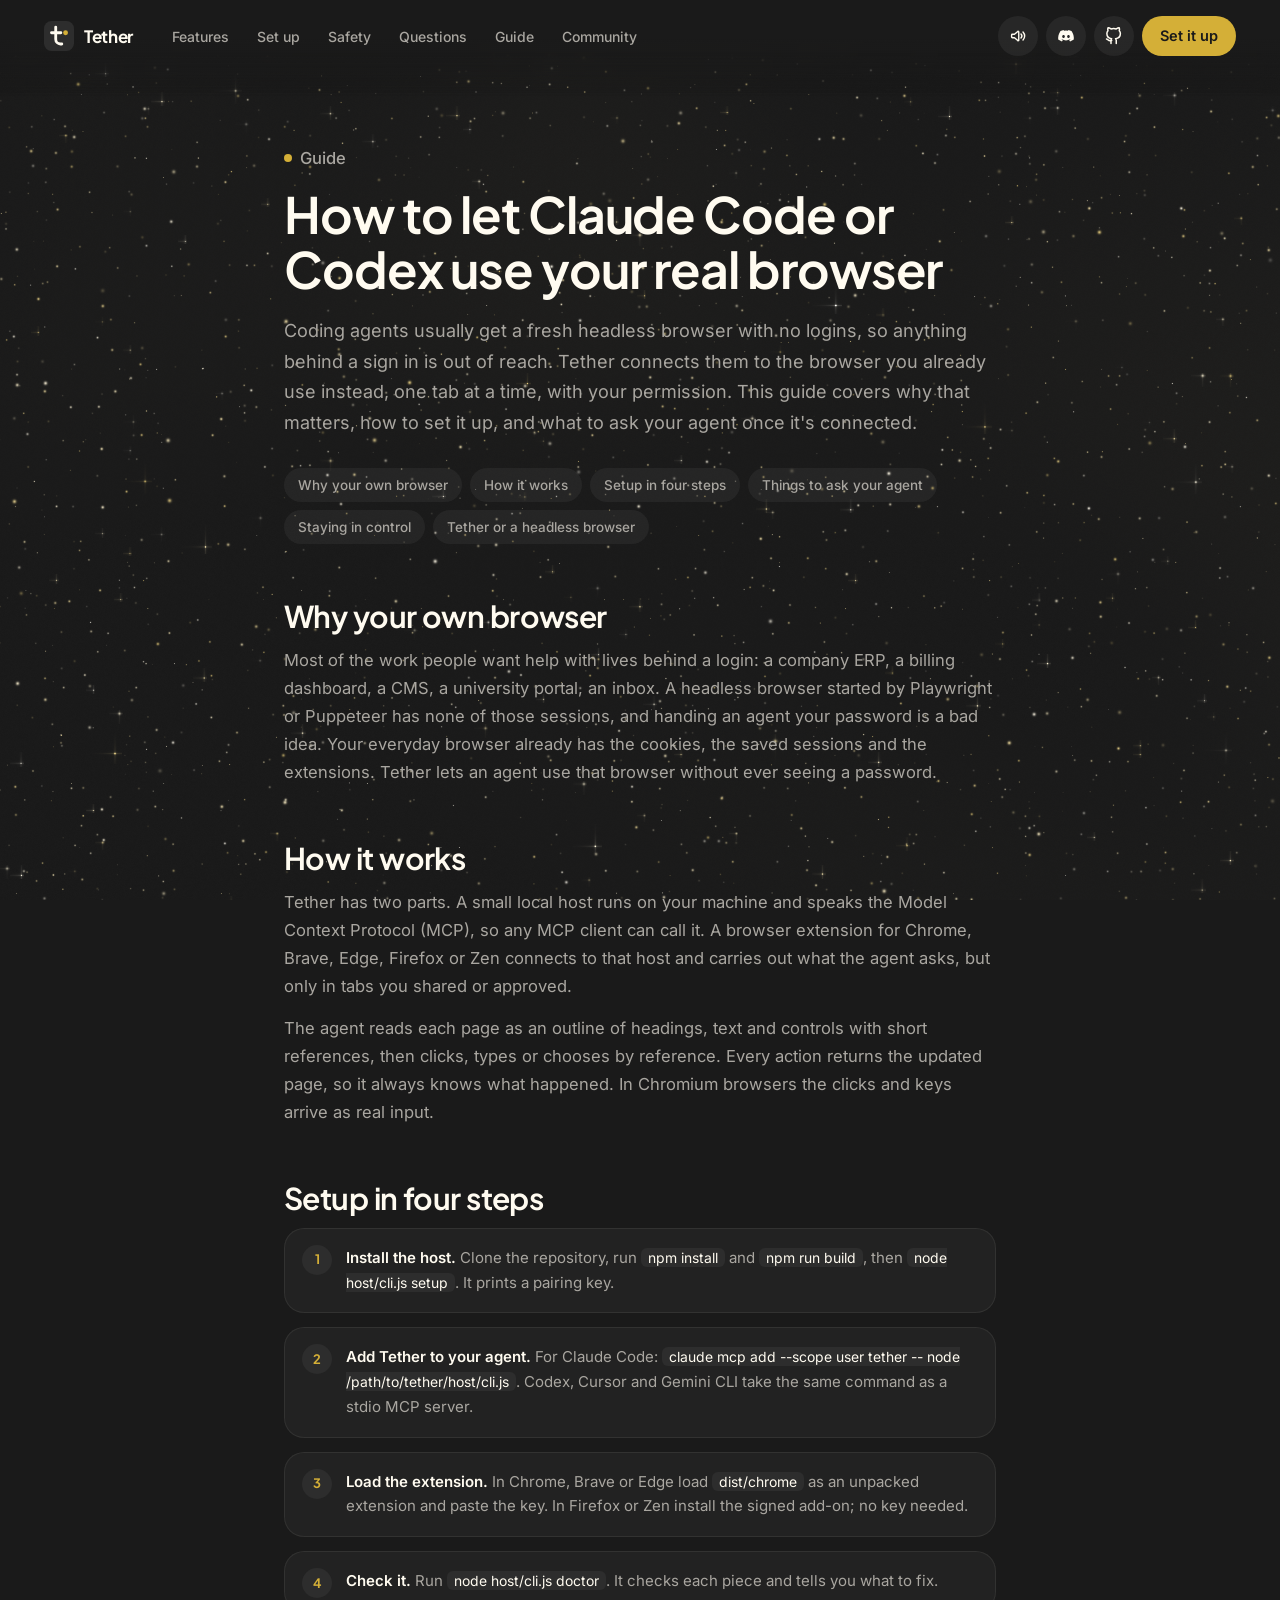
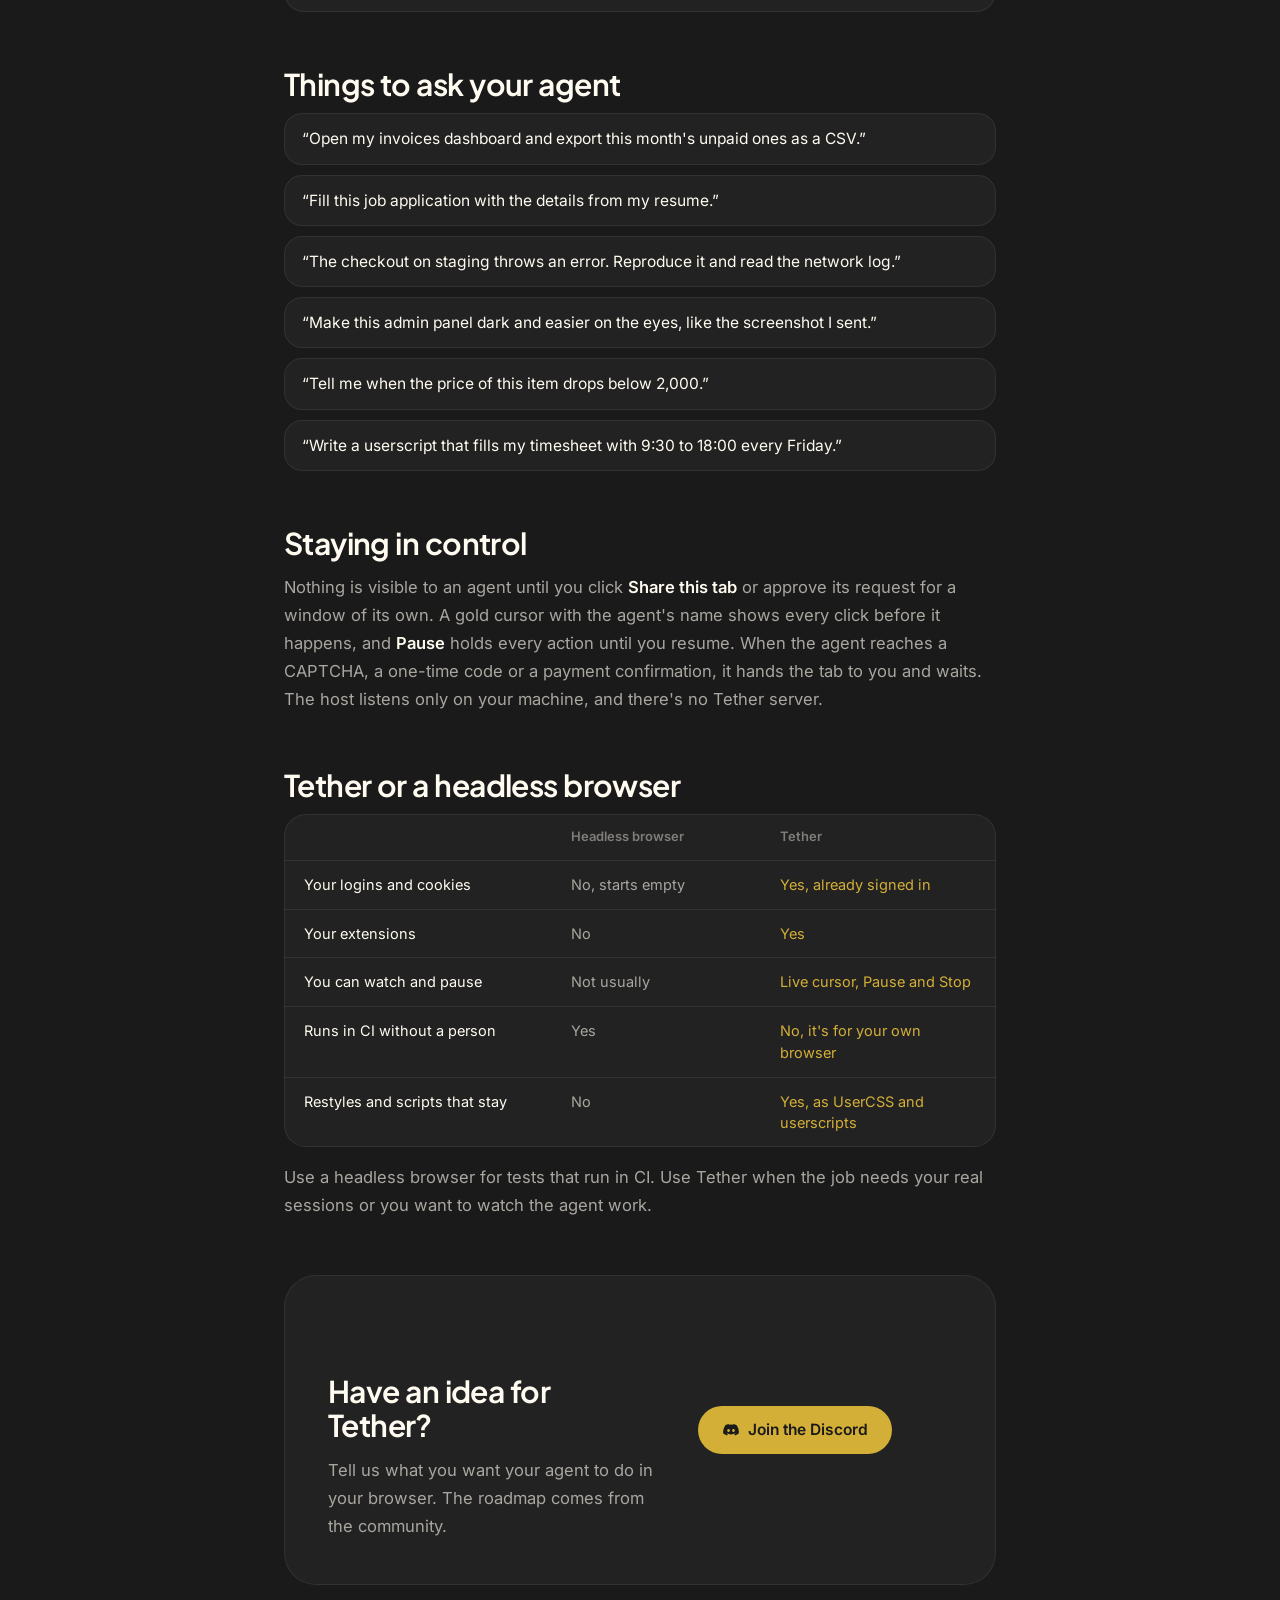
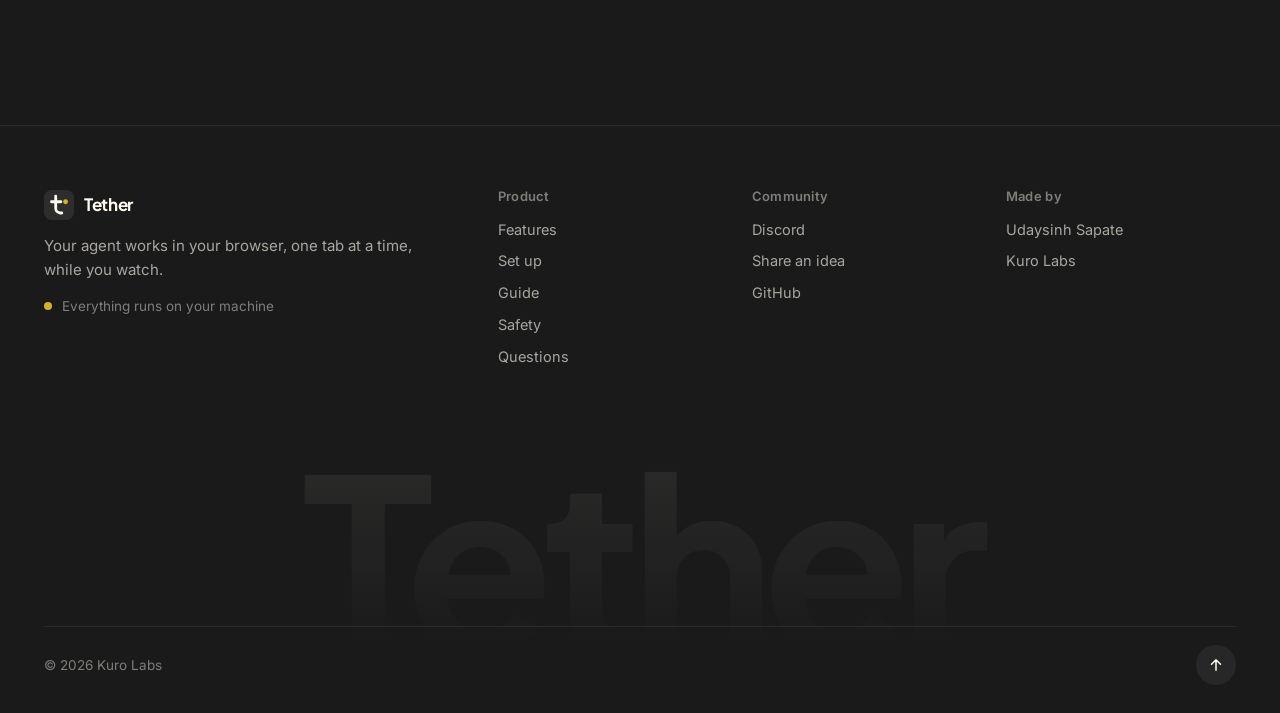
==== commit edb09b2e: "Redraw the sound button and morph between on and muted" ====
--- a/guide/index.html
+++ b/guide/index.html
@@ -52,7 +52,7 @@
       <a href="/#community">Community</a>
     </nav>
     <span class="grow"></span>
-    <button class="round press" id="mute" type="button" aria-label="Mute sounds" aria-pressed="false"><svg><use href="#i-sound"/></svg></button>
+    <button class="round press" id="mute" type="button" aria-label="Mute sounds" aria-pressed="false"><svg class="spk-ic" viewBox="0 0 24 24" aria-hidden="true"><path class="body" d="M4.5 9.6h2.8l4.4-3.7c.5-.4 1.3 0 1.3.6v11c0 .6-.8 1-1.3.6l-4.4-3.7H4.5a1 1 0 0 1-1-1v-2.8a1 1 0 0 1 1-1z"/><path class="w w1" pathLength="1" d="M16 9.3a4 4 0 0 1 0 5.4"/><path class="w w2" pathLength="1" d="M18.7 6.6a7.8 7.8 0 0 1 0 10.8"/><path class="x x1" pathLength="1" d="M16.2 9.6l4.8 4.8"/><path class="x x2" pathLength="1" d="M21 9.6l-4.8 4.8"/></svg></button>
     <a class="round press" href="https://discord.gg/UcB8z8u4JP" aria-label="Join the KuroLabs Discord" rel="noopener"><svg><use href="#i-discord"/></svg></a>
     <a class="round press" href="https://github.com/udaysinh-git/tether" aria-label="Tether on GitHub"><svg><use href="#i-gh"/></svg></a>
     <a class="pill-btn amber press" href="/#setup">Set it up</a>
--- a/assets/site.css
+++ b/assets/site.css
@@ -80,10 +80,21 @@
 .round { display: grid; place-items: center; width: 40px; height: 40px; border-radius: 50%; background: rgb(255 251 240 / 0.06); color: var(--text); }
 .round:hover { background: rgb(255 251 240 / 0.1); }
 .round svg { width: 18px; height: 18px; transition: scale 0.2s var(--press); }
-#mute .cross { display: none; }
+/* Sound switch: muting retracts the waves and draws a small cross in their place. */
+#mute { transition: color 0.3s, background-color 0.15s, scale 0.2s var(--press); }
 #mute.off { color: var(--text-3); }
-#mute.off .wave { display: none; }
-#mute.off .cross { display: inline; }
+.spk-ic { overflow: visible; fill: none; stroke: currentColor; stroke-width: 1.9; stroke-linecap: round; stroke-linejoin: round; }
+.spk-ic .body { transform-box: fill-box; transform-origin: 70% 50%; }
+.spk-ic .w { stroke-dasharray: 1 1; stroke-dashoffset: 0; transition: stroke-dashoffset 0.4s var(--out), opacity 0.3s; }
+.spk-ic .w2 { transition-delay: 0.05s; }
+#mute.off .w { stroke-dashoffset: 1; opacity: 0; }
+#mute.off .w1 { transition-delay: 0.05s; }
+#mute.off .w2 { transition-delay: 0s; }
+.spk-ic .x { stroke-dasharray: 1 1; stroke-dashoffset: 1; opacity: 0; transition: stroke-dashoffset 0.35s var(--out), opacity 0.2s; }
+#mute.off .x { stroke-dashoffset: 0; opacity: 1; transition-delay: 0.18s; }
+#mute.off .x2 { transition-delay: 0.26s; }
+#mute .body.bump { animation: spk-bump 0.5s var(--pop); }
+@keyframes spk-bump { 40% { scale: 0.86; } }
 .round:hover svg { scale: 1.06; }
 .pill-btn { display: inline-flex; align-items: center; gap: 8px; height: 40px; padding: 0 18px; border-radius: 999px; font-weight: 600; font-size: 14.5px; text-decoration: none; background: var(--raised); color: var(--text); }
 .pill-btn:hover { background: var(--raised-2); }
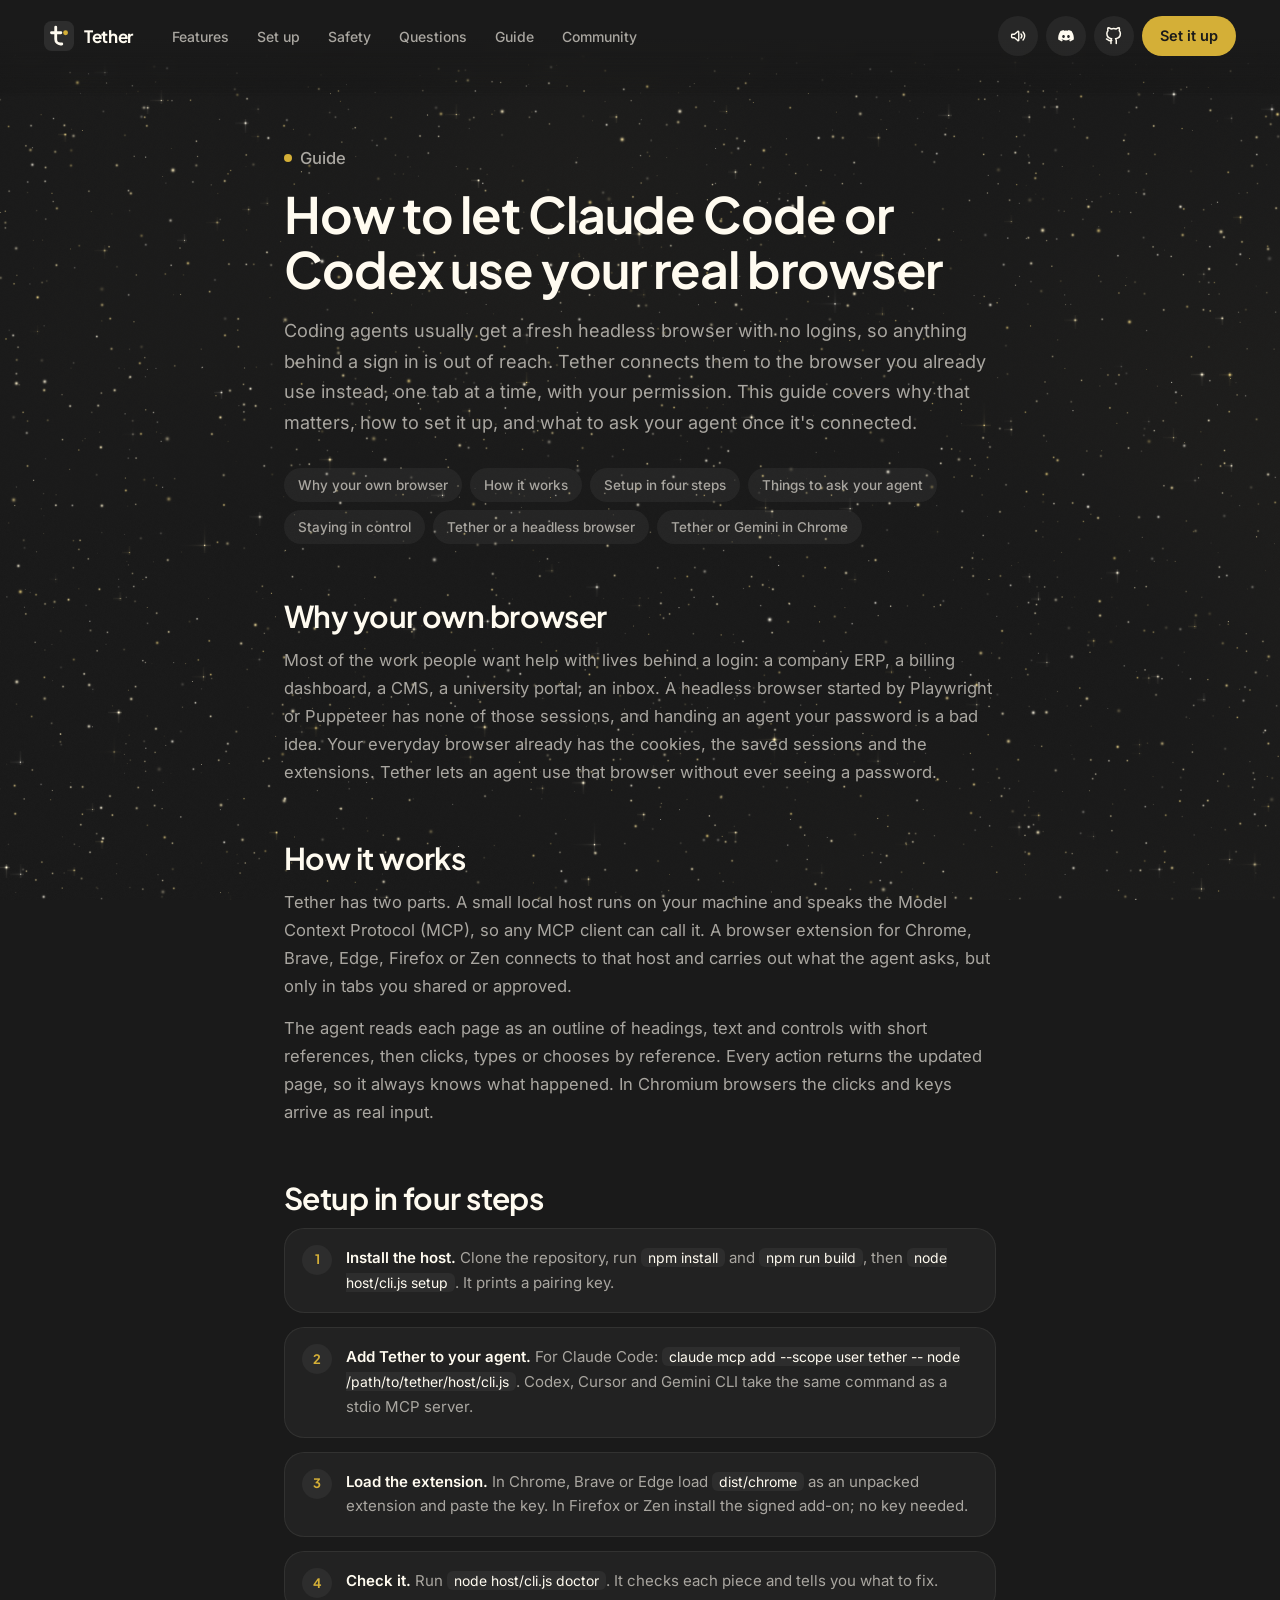
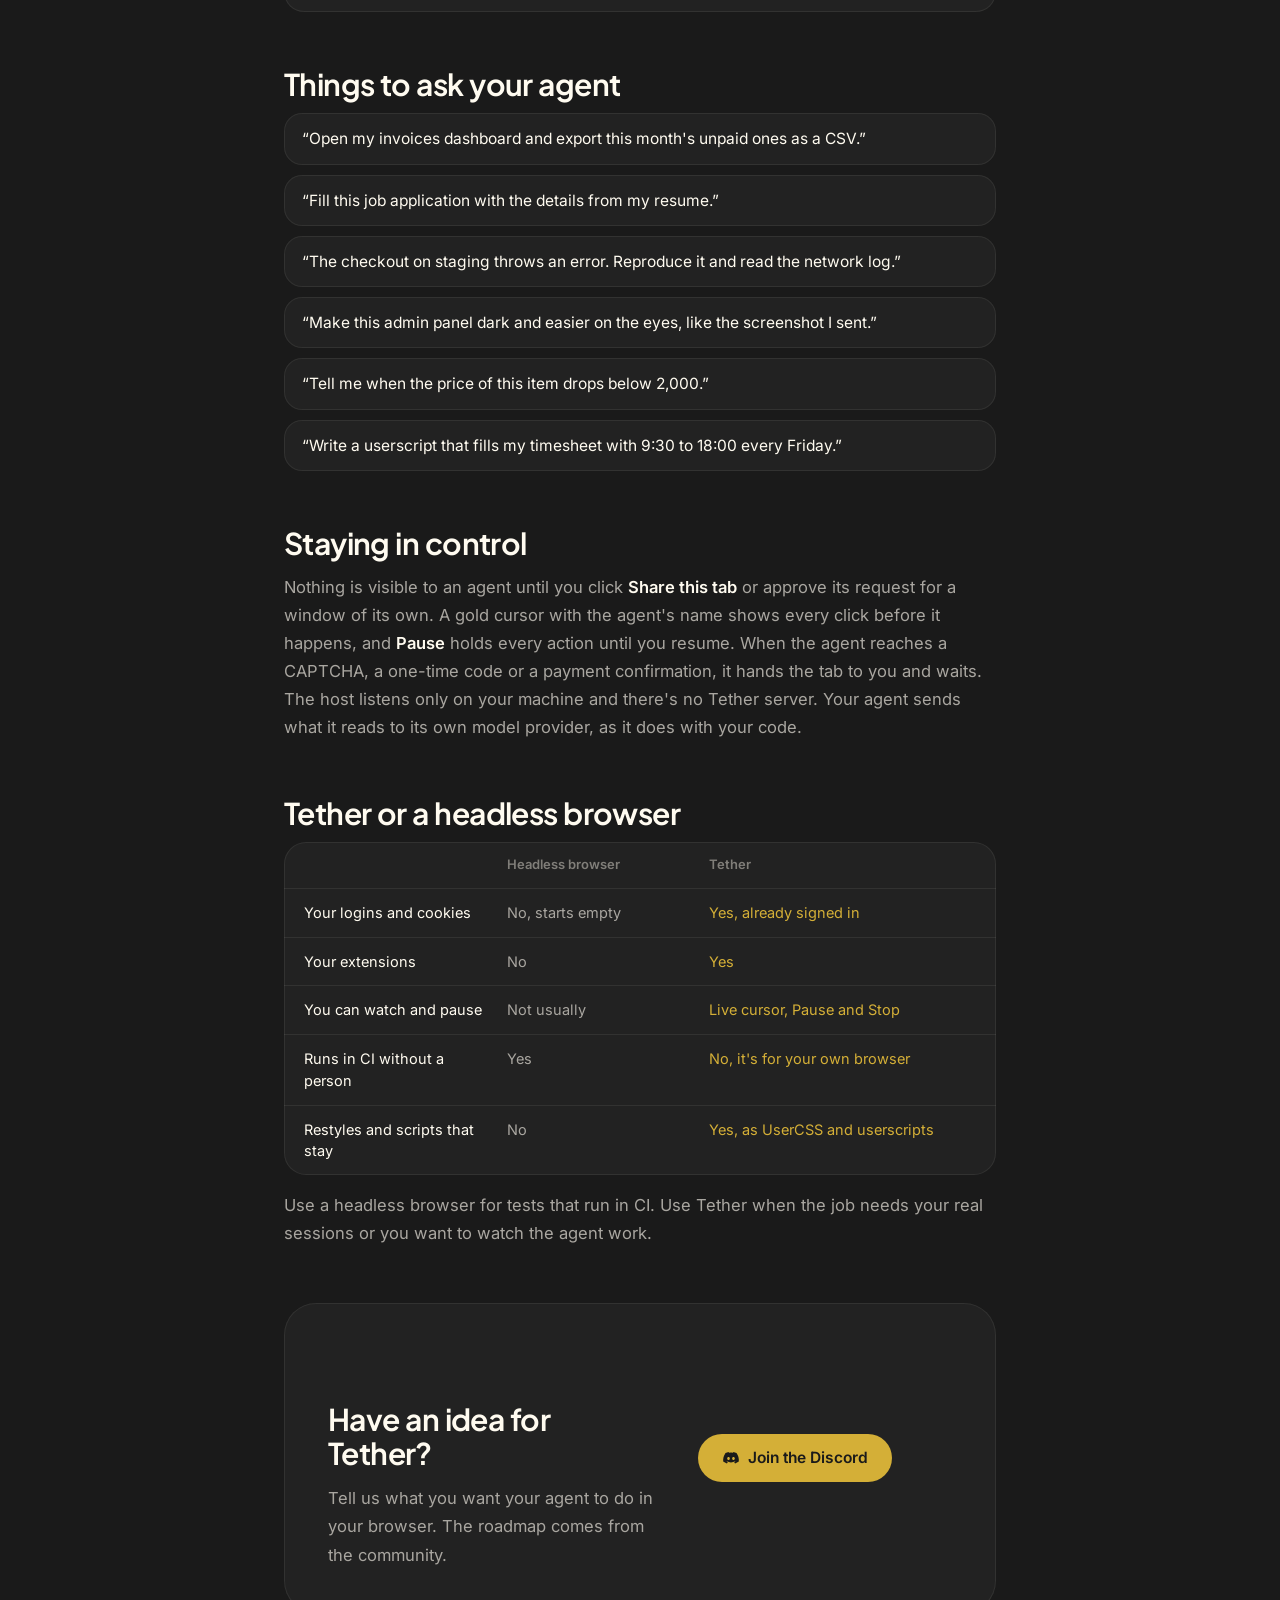
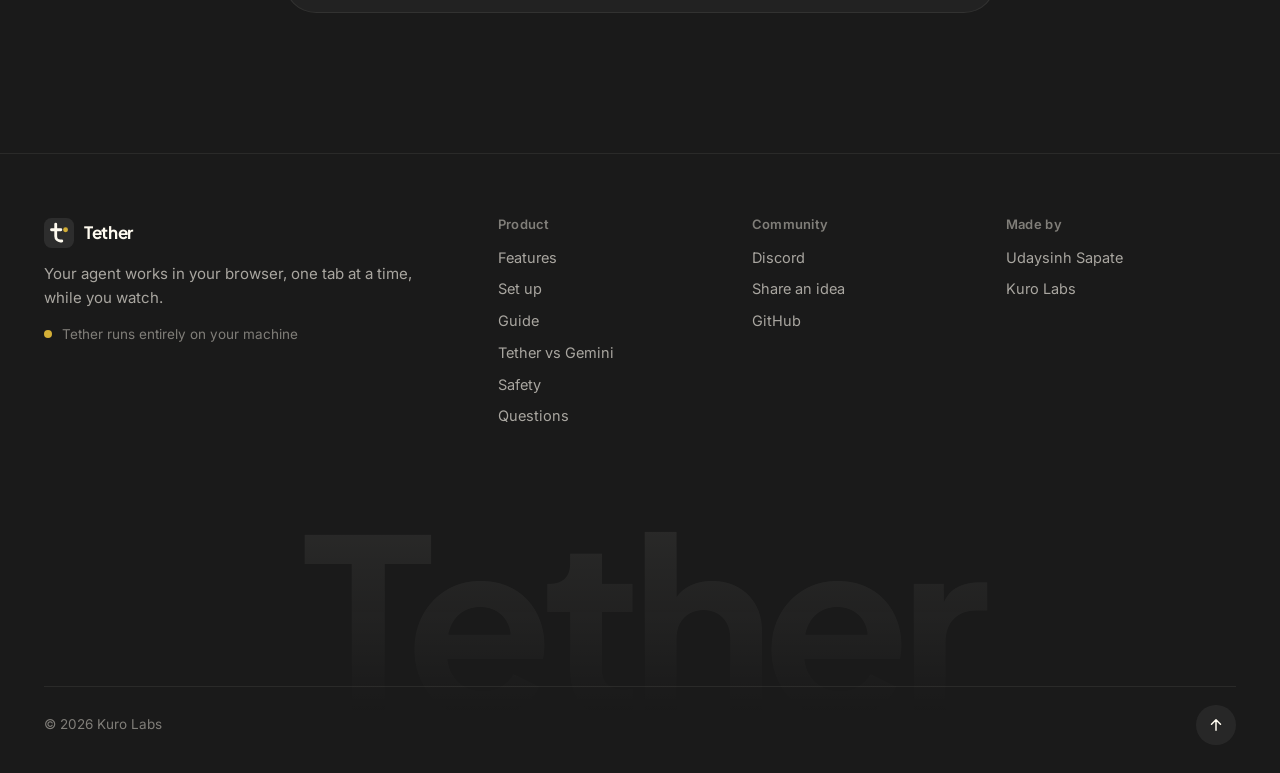
==== commit 008a09f6: "Stop the page shifting, correct the privacy wording, compare with Gemini in Chrome The setup player " ====
--- a/guide/index.html
+++ b/guide/index.html
@@ -72,6 +72,7 @@
       <a href="#prompts">Things to ask your agent</a>
       <a href="#safety">Staying in control</a>
       <a href="#compare">Tether or a headless browser</a>
+      <a href="/vs/gemini-in-chrome/">Tether or Gemini in Chrome</a>
     </nav>
 
     <h2 id="why">Why your own browser</h2>
@@ -100,7 +101,7 @@
     </ul>
 
     <h2 id="safety">Staying in control</h2>
-    <p>Nothing is visible to an agent until you click <b>Share this tab</b> or approve its request for a window of its own. A gold cursor with the agent's name shows every click before it happens, and <b>Pause</b> holds every action until you resume. When the agent reaches a CAPTCHA, a one-time code or a payment confirmation, it hands the tab to you and waits. The host listens only on your machine, and there's no Tether server.</p>
+    <p>Nothing is visible to an agent until you click <b>Share this tab</b> or approve its request for a window of its own. A gold cursor with the agent's name shows every click before it happens, and <b>Pause</b> holds every action until you resume. When the agent reaches a CAPTCHA, a one-time code or a payment confirmation, it hands the tab to you and waits. The host listens only on your machine and there's no Tether server. Your agent sends what it reads to its own model provider, as it does with your code.</p>
 
     <h2 id="compare">Tether or a headless browser</h2>
     <div class="table">
@@ -131,10 +132,10 @@
       <div class="foot-brand">
         <a class="brand" href="/"><svg class="mark" viewBox="0 0 32 32" aria-hidden="true"><rect width="32" height="32" rx="8" fill="#2d2d2d"/><g fill="none" stroke="#fffbf0" stroke-width="3" stroke-linecap="round"><path d="M12.5 6.5V19.5a5 5 0 0 0 5 5h1.5"/><path class="bar" d="M8 12.5h10"/></g><circle class="knot" cx="23" cy="12.5" r="2.6" fill="#d4af37"/></svg>Tether</a>
         <p>Your agent works in your browser, one tab at a time, while you watch.</p>
-        <p class="foot-status"><span class="dot beat"></span>Everything runs on your machine</p>
+        <p class="foot-status"><span class="dot beat"></span>Tether runs entirely on your machine</p>
       </div>
       <nav class="foot-cols" aria-label="Footer">
-        <div><h3>Product</h3><a href="/#demos">Features</a><a href="/#setup">Set up</a><a href="/guide/">Guide</a><a href="/#safety">Safety</a><a href="/#faq">Questions</a></div>
+        <div><h3>Product</h3><a href="/#demos">Features</a><a href="/#setup">Set up</a><a href="/guide/">Guide</a><a href="/vs/gemini-in-chrome/">Tether vs Gemini</a><a href="/#safety">Safety</a><a href="/#faq">Questions</a></div>
         <div><h3>Community</h3><a href="https://discord.gg/UcB8z8u4JP" rel="noopener">Discord</a><a href="https://discord.gg/UcB8z8u4JP" rel="noopener">Share an idea</a><a href="https://github.com/udaysinh-git/tether">GitHub</a></div>
         <div><h3>Made by</h3><a href="https://udaysinh.me">Udaysinh Sapate</a><a href="https://kurolabs.in">Kuro Labs</a></div>
       </nav>
--- a/assets/site.css
+++ b/assets/site.css
@@ -117,6 +117,7 @@
 .hero .note { margin-top: 22px; color: var(--text-3); font-size: 14px; }
 
 /* words rise out of a blur, one after another */
+.reveal .ch { display: inline-block; will-change: transform; }
 .reveal .w { display: inline-block; opacity: 0; animation: word 0.9s var(--out) forwards; animation-delay: calc(var(--i) * 55ms + 80ms); }
 @keyframes word { from { opacity: 0; transform: translateY(0.35em); filter: blur(10px); } to { opacity: 1; transform: none; filter: blur(0); } }
 .rise { animation: rise 0.9s var(--out) backwards; animation-delay: var(--d, 0s); }
@@ -423,7 +424,10 @@
 .pn { width: 26px; height: 26px; border-radius: 50%; display: grid; place-items: center; flex: none; background: rgb(255 251 240 / 0.06); font: 700 12px/1 var(--head); transition: background-color 0.3s, color 0.3s; }
 .ptabs button[aria-selected="true"] .pn { background: var(--gold); color: var(--gold-ink); }
 .fill { position: absolute; left: 16px; right: 16px; bottom: 7px; height: 2px; border-radius: 2px; background: var(--gold); opacity: 0.55; transform: scaleX(0); transform-origin: 0 50%; }
-.pstage { padding: 28px 22px 20px; min-height: 330px; overflow: hidden; }
+/* Fixed height: the steps change on their own, and a stage that grew and
+   shrank with them would push everything below it up and down. */
+.pstage { padding: 28px 22px 20px; height: 470px; overflow: hidden; display: grid; align-items: center; }
+@media (max-width: 760px) { .pstage { height: 600px; } }
 .scene { display: grid; gap: 18px; max-width: 780px; margin: 0 auto; }
 .pnote { color: var(--text-2); font-size: 14.5px; text-align: center; }
 .pnote b { color: var(--text); font-weight: 600; }
@@ -499,7 +503,8 @@
 .qitem:hover, .qitem[aria-selected="true"] { color: var(--text); }
 .qn { flex: none; font: 600 12px/1 var(--font); color: var(--text-3); width: 20px; transition: color 0.2s; }
 .qitem[aria-selected="true"] .qn { color: var(--gold); }
-.qpanel { border-radius: 30px; background: var(--card); box-shadow: inset 0 0 0 1px var(--line); padding: 32px; display: grid; grid-template-rows: auto 1fr; gap: 26px; min-height: 470px; overflow: hidden; }
+.qpanel { border-radius: 30px; background: var(--card); box-shadow: inset 0 0 0 1px var(--line); padding: 32px; display: grid; grid-template-rows: auto 1fr; gap: 26px; height: 600px; overflow: hidden; }
+@media (max-width: 900px) { .qpanel { height: 720px; } }
 .qq { font: 650 clamp(22px, 2.2vw, 28px)/1.2 var(--head); letter-spacing: -0.015em; }
 .qa-text { color: var(--text-2); font-size: 16px; line-height: 1.7; margin-top: 12px; max-width: 38em; }
 .qa-text a { color: var(--gold); text-underline-offset: 3px; }
@@ -579,3 +584,16 @@
 .tk-r { display: grid; place-items: center; padding: 0 18px; }
 
 .faq-data { position: absolute; width: 1px; height: 1px; overflow: hidden; clip-path: inset(50%); white-space: nowrap; }
+
+/* 8 · versus */
+.qv.versus { grid-template-columns: 1fr 1fr; gap: 12px; align-items: stretch; justify-items: stretch; }
+.vcol { display: grid; gap: 8px; align-content: start; padding: 14px; border-radius: 16px; background: var(--card-2); }
+.vcol small { color: var(--text-3); font-size: 12px; font-weight: 600; letter-spacing: 0.03em; margin-bottom: 2px; }
+.vcol.on { box-shadow: inset 0 0 0 1px rgb(212 175 55 / 0.55); }
+.vcol.on small { color: var(--gold); }
+.vrow { font-size: 13.5px; color: var(--text-2); padding: 8px 10px; border-radius: 10px; background: #1d1d1d; animation: rise-in 0.5s var(--spring) backwards; animation-delay: calc(var(--i) * 60ms + 120ms); }
+.vcol.on .vrow { color: var(--text); }
+
+.article .src { margin-top: 32px; font-size: 13.5px; color: var(--text-3); }
+.article .src a { color: var(--text-2); }
+.tr { grid-template-columns: 1fr 1fr 1.4fr; }
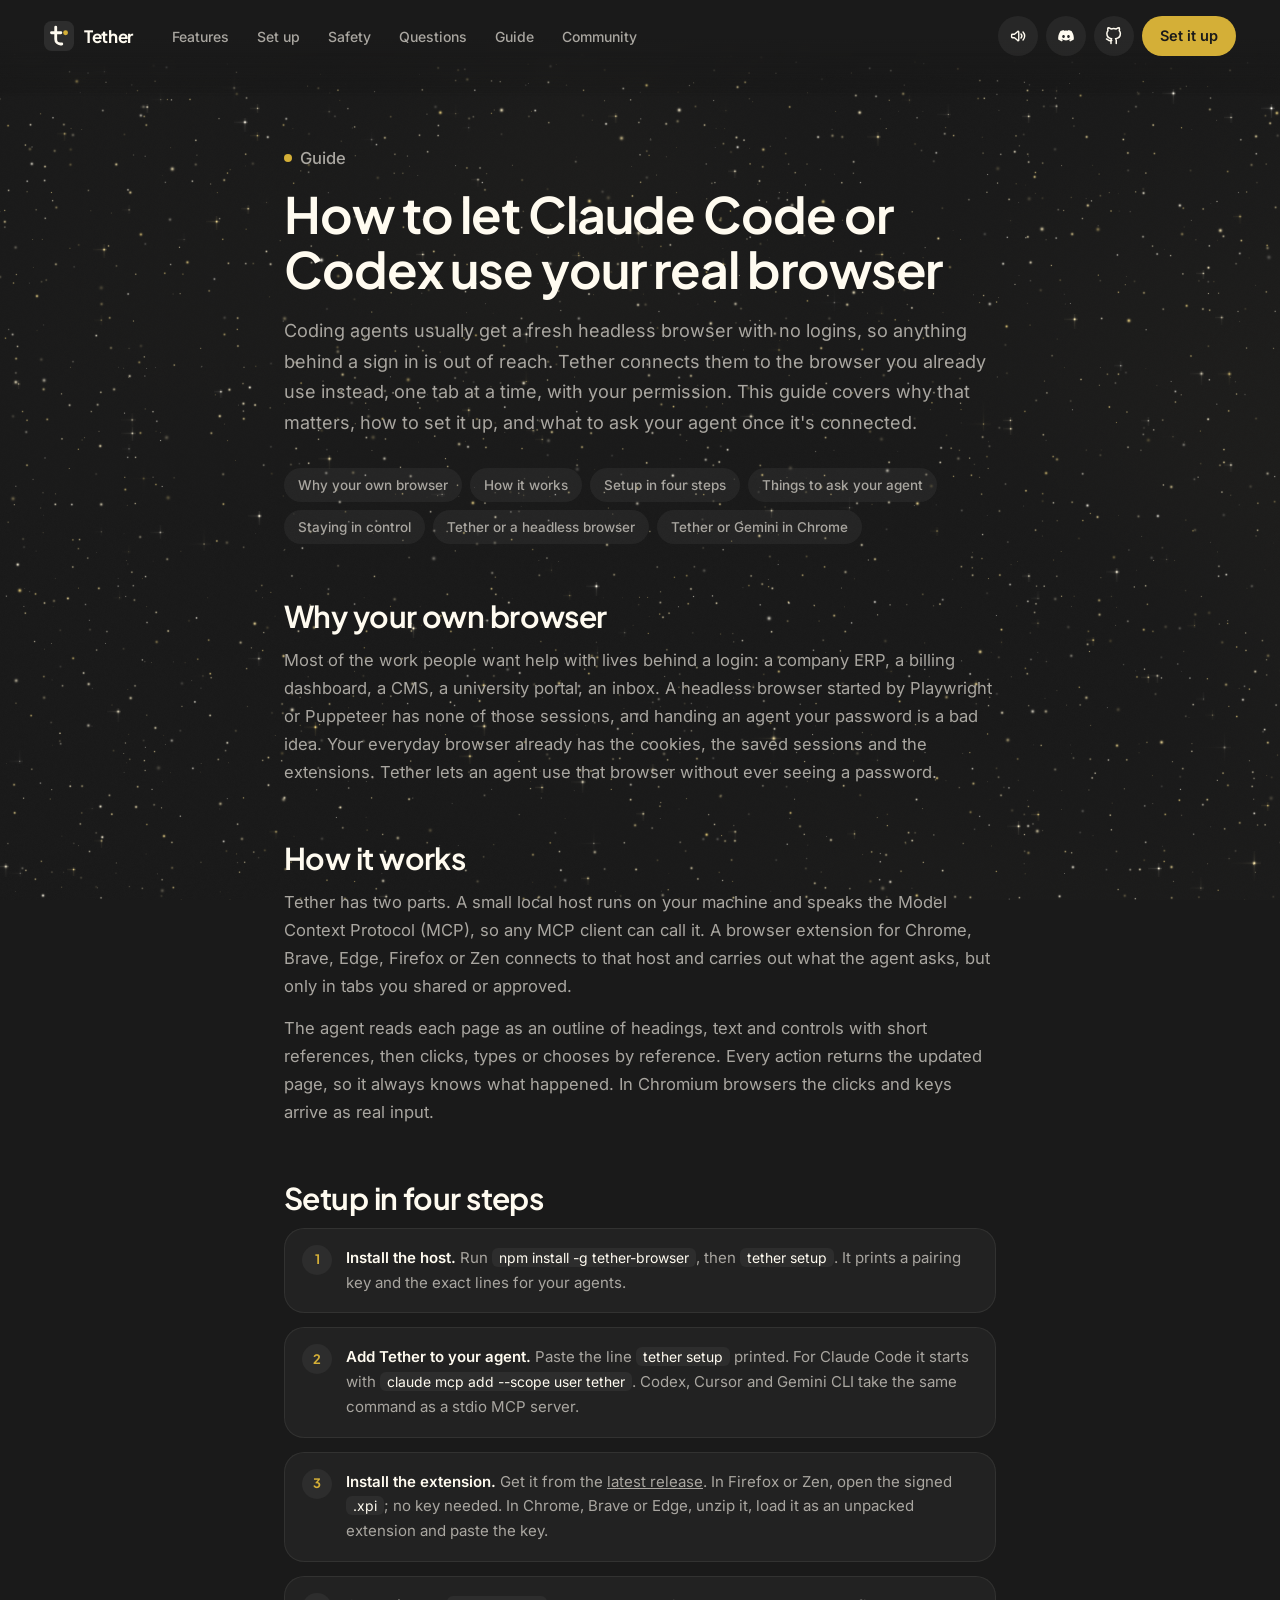
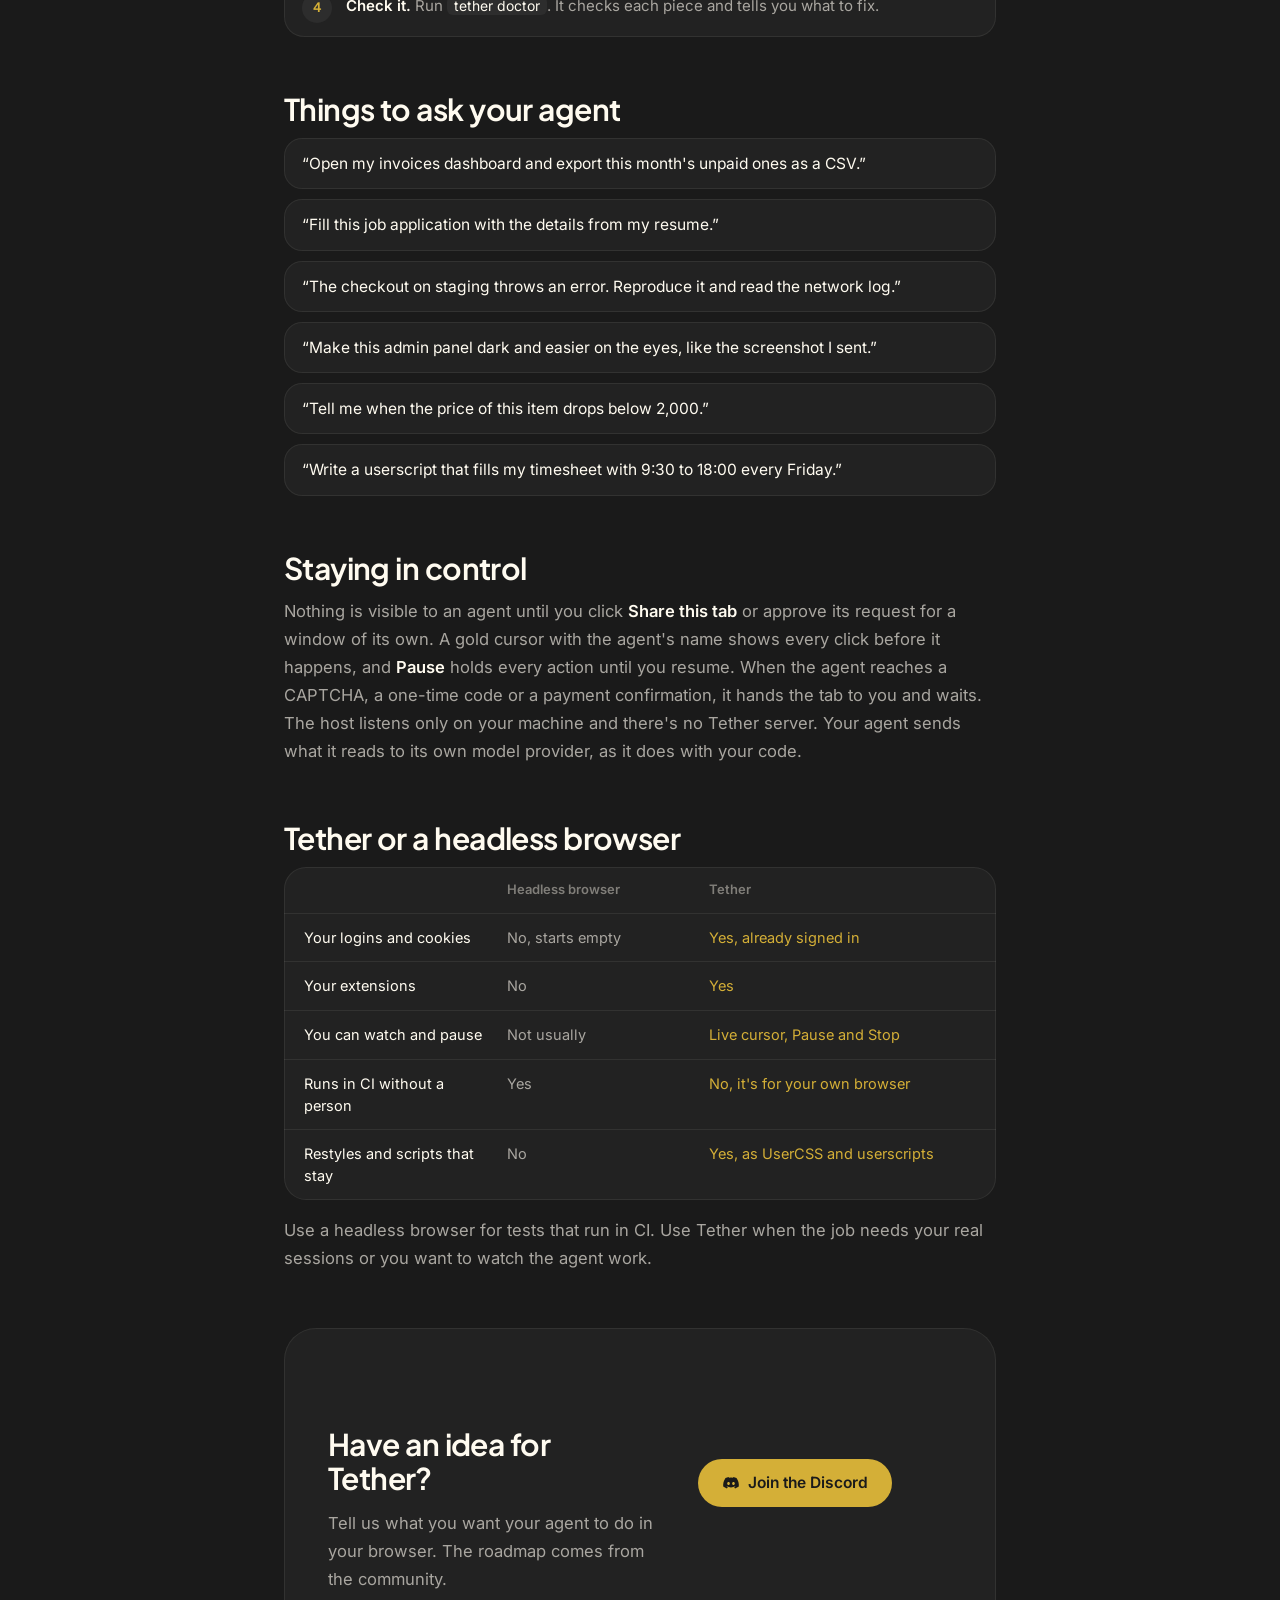
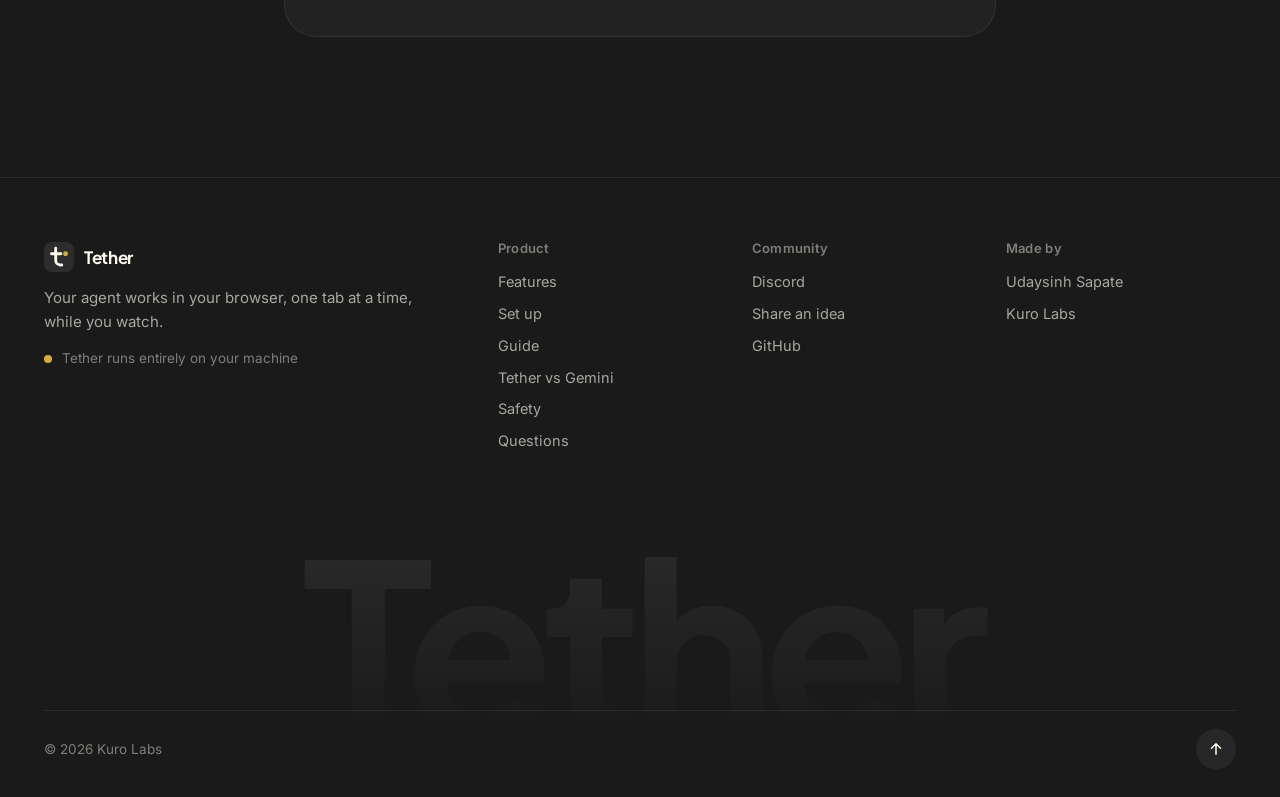
==== commit 831b4555: "Install with npm and the release downloads" ====
--- a/guide/index.html
+++ b/guide/index.html
@@ -24,7 +24,7 @@
 <script src="/assets/sounds.js" defer></script>
 <script src="/assets/bg.js" defer></script>
 <script src="/assets/site.js" defer></script>
-<script type="application/ld+json">{"@context": "https://schema.org", "@graph": [{"@type": "HowTo", "name": "How to let Claude Code or Codex use your real browser", "description": "Connect an AI coding agent to your everyday browser with Tether, a browser MCP server and extension.", "totalTime": "PT10M", "step": [{"@type": "HowToStep", "name": "Install the host", "text": "Clone the repository, run npm install and npm run build, then node host/cli.js setup."}, {"@type": "HowToStep", "name": "Add Tether to your agent", "text": "claude mcp add --scope user tether -- node /path/to/tether/host/cli.js"}, {"@type": "HowToStep", "name": "Load the extension", "text": "Load dist/chrome in Chrome, Brave or Edge and paste the key, or install the signed add-on in Firefox or Zen."}, {"@type": "HowToStep", "name": "Check it", "text": "Run node host/cli.js doctor."}]}, {"@type": "BreadcrumbList", "itemListElement": [{"@type": "ListItem", "position": 1, "name": "Tether", "item": "https://tether.udaysinh.me/"}, {"@type": "ListItem", "position": 2, "name": "Guide", "item": "https://tether.udaysinh.me/guide/"}]}]}</script>
+<script type="application/ld+json">{"@context": "https://schema.org", "@graph": [{"@type": "HowTo", "name": "How to let Claude Code or Codex use your real browser", "description": "Connect an AI coding agent to your everyday browser with Tether, a browser MCP server and extension.", "totalTime": "PT10M", "step": [{"@type": "HowToStep", "name": "Install the host", "text": "Run npm install -g tether-browser, then tether setup."}, {"@type": "HowToStep", "name": "Add Tether to your agent", "text": "Paste the claude mcp add line that tether setup prints, or the same command in Codex, Cursor or Gemini CLI."}, {"@type": "HowToStep", "name": "Install the extension", "text": "Download it from the latest GitHub release: the signed .xpi for Firefox or Zen, or the zip for Chrome, Brave or Edge."}, {"@type": "HowToStep", "name": "Check it", "text": "Run tether doctor."}]}, {"@type": "BreadcrumbList", "itemListElement": [{"@type": "ListItem", "position": 1, "name": "Tether", "item": "https://tether.udaysinh.me/"}, {"@type": "ListItem", "position": 2, "name": "Guide", "item": "https://tether.udaysinh.me/guide/"}]}]}</script>
 </head>
 <body>
 <a class="skip" href="#main">Skip to content</a>
@@ -84,10 +84,10 @@
 
     <h2 id="setup">Setup in four steps</h2>
     <ol class="steps-list">
-      <li><b>Install the host.</b> Clone the repository, run <code>npm install</code> and <code>npm run build</code>, then <code>node host/cli.js setup</code>. It prints a pairing key.</li>
-      <li><b>Add Tether to your agent.</b> For Claude Code: <code>claude mcp add --scope user tether -- node /path/to/tether/host/cli.js</code>. Codex, Cursor and Gemini CLI take the same command as a stdio MCP server.</li>
-      <li><b>Load the extension.</b> In Chrome, Brave or Edge load <code>dist/chrome</code> as an unpacked extension and paste the key. In Firefox or Zen install the signed add-on; no key needed.</li>
-      <li><b>Check it.</b> Run <code>node host/cli.js doctor</code>. It checks each piece and tells you what to fix.</li>
+      <li><b>Install the host.</b> Run <code>npm install -g tether-browser</code>, then <code>tether setup</code>. It prints a pairing key and the exact lines for your agents.</li>
+      <li><b>Add Tether to your agent.</b> Paste the line <code>tether setup</code> printed. For Claude Code it starts with <code>claude mcp add --scope user tether</code>. Codex, Cursor and Gemini CLI take the same command as a stdio MCP server.</li>
+      <li><b>Install the extension.</b> Get it from the <a href="https://github.com/udaysinh-git/tether/releases/latest">latest release</a>. In Firefox or Zen, open the signed <code>.xpi</code>; no key needed. In Chrome, Brave or Edge, unzip it, load it as an unpacked extension and paste the key.</li>
+      <li><b>Check it.</b> Run <code>tether doctor</code>. It checks each piece and tells you what to fix.</li>
     </ol>
 
     <h2 id="prompts">Things to ask your agent</h2>
--- a/assets/site.css
+++ b/assets/site.css
@@ -597,3 +597,5 @@
 .article .src { margin-top: 32px; font-size: 13.5px; color: var(--text-3); }
 .article .src a { color: var(--text-2); }
 .tr { grid-template-columns: 1fr 1fr 1.4fr; }
+
+.pnote a { color: var(--gold); text-underline-offset: 3px; }
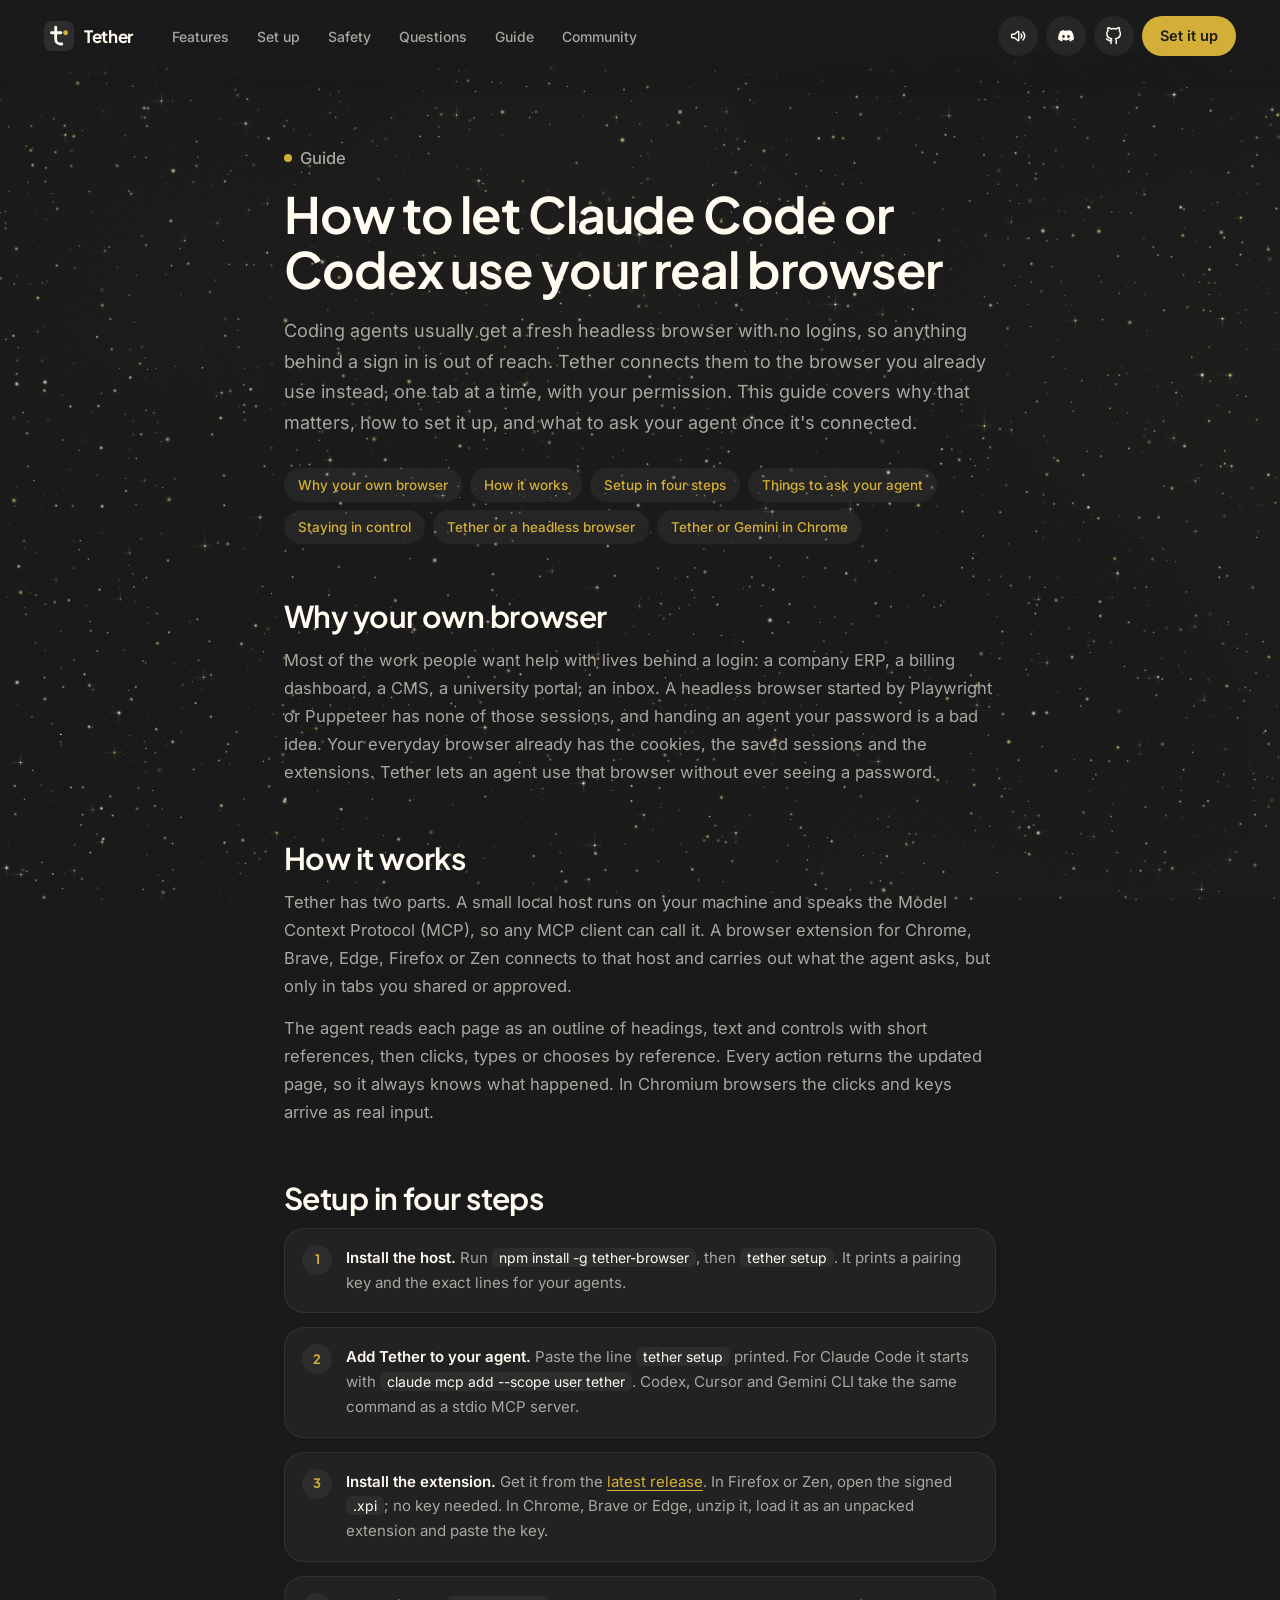
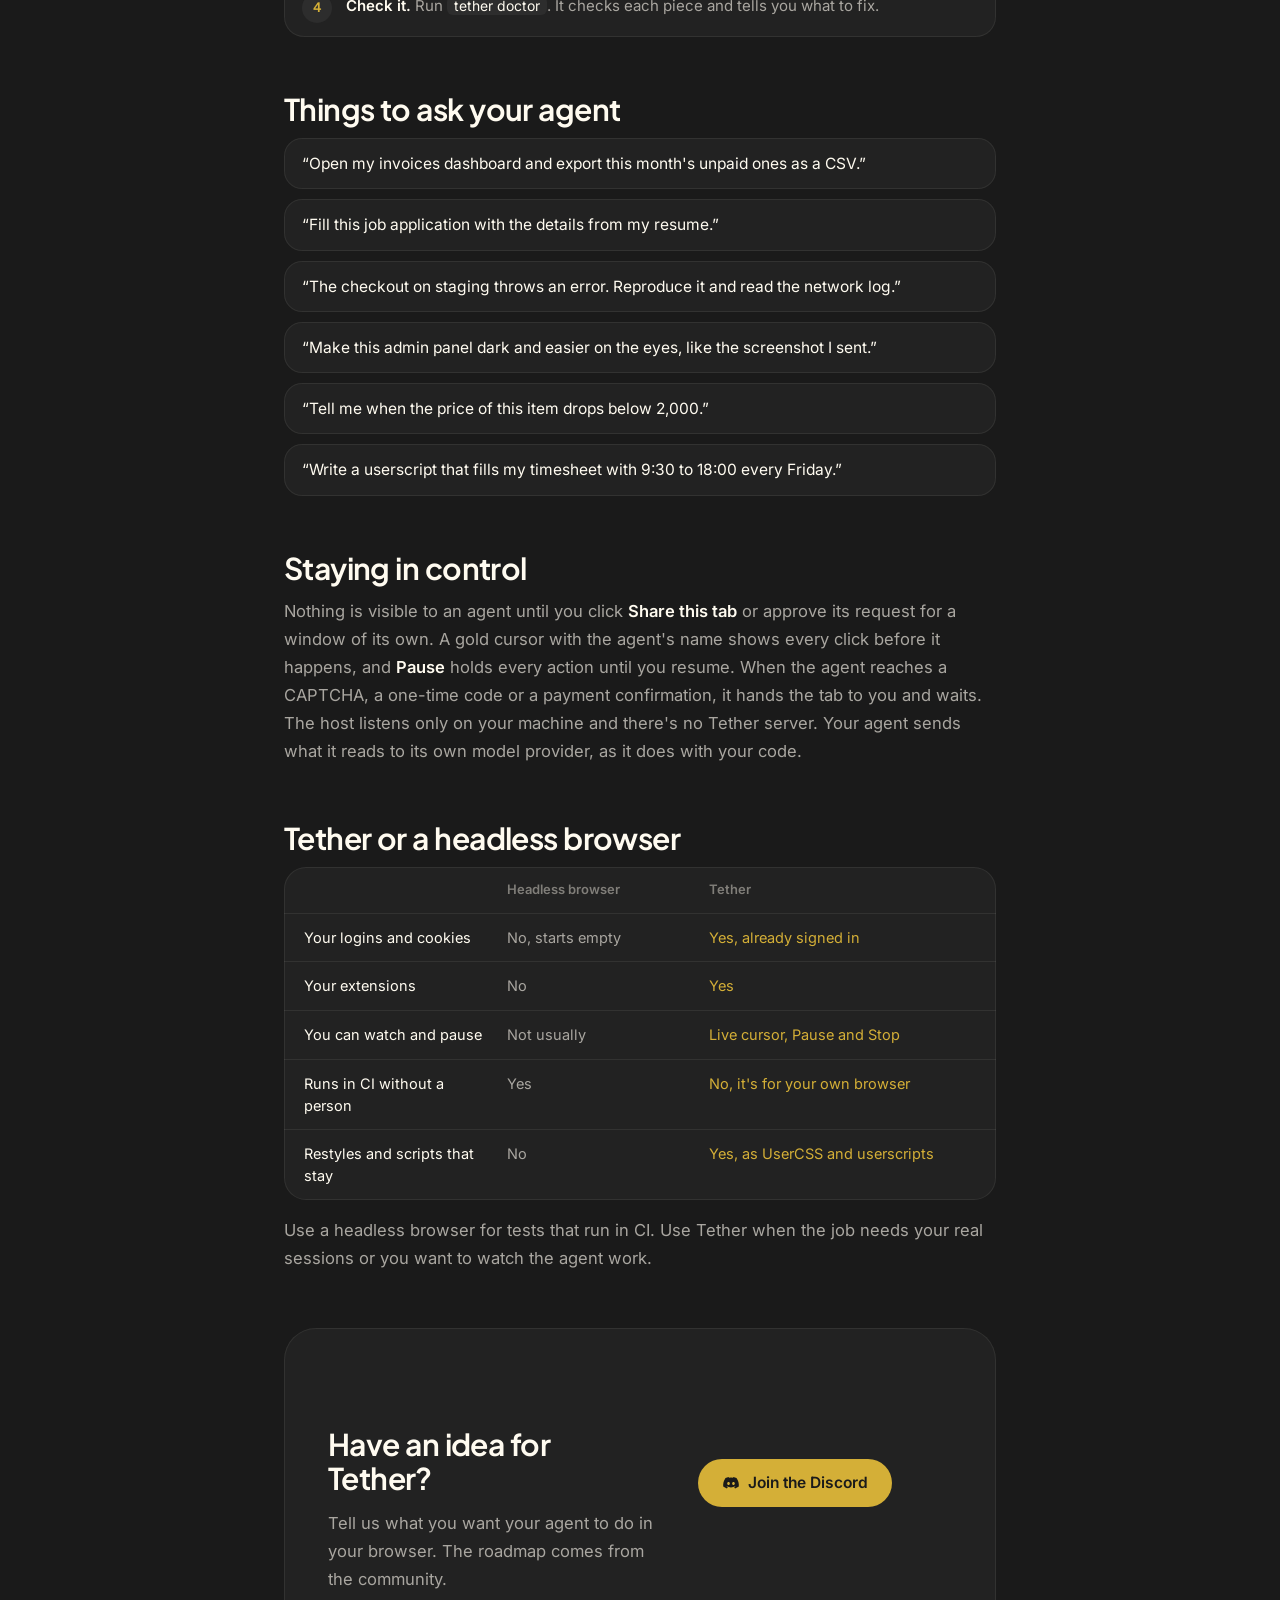
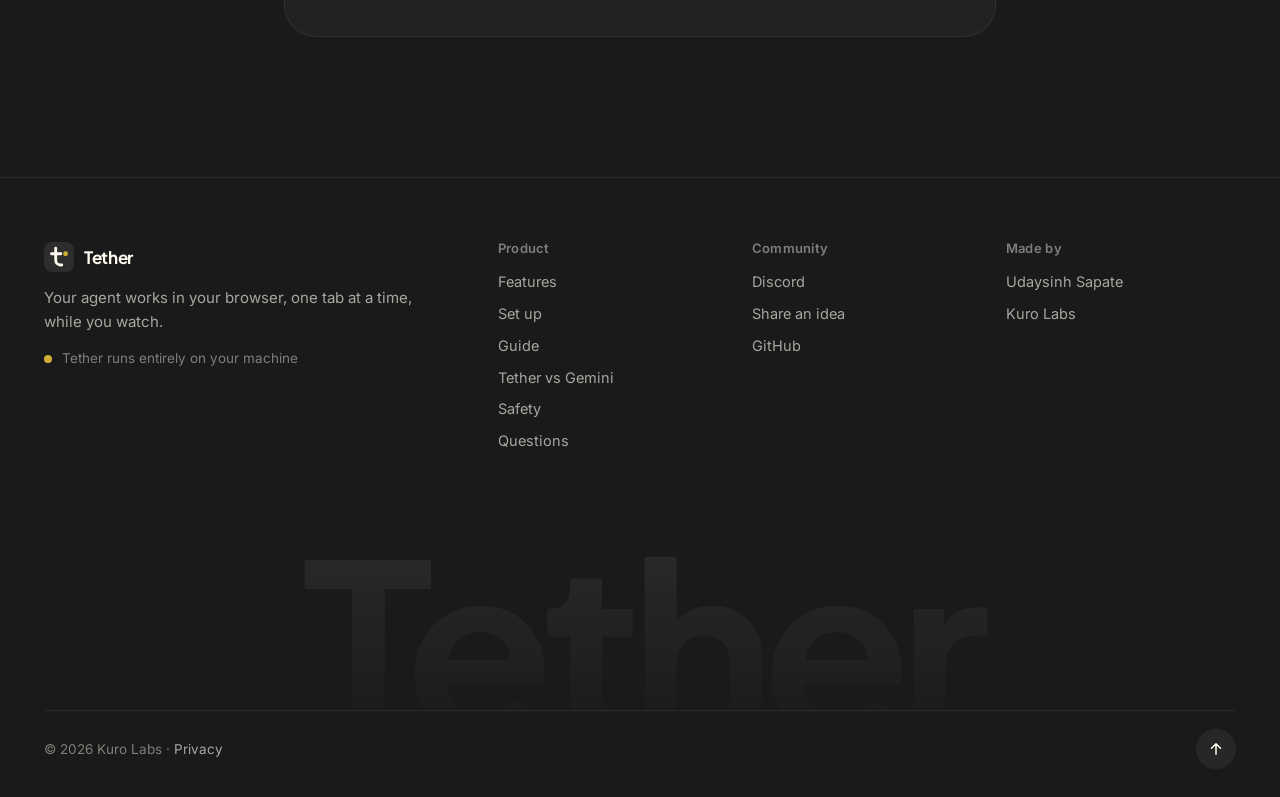
==== commit 7f9f722a: "Add a privacy policy page" ====
--- a/guide/index.html
+++ b/guide/index.html
@@ -142,7 +142,7 @@
     </div>
     <div class="foot-word" aria-hidden="true">Tether</div>
     <div class="foot-bottom">
-      <span>© 2026 Kuro Labs</span>
+      <span>© 2026 Kuro Labs · <a href="/privacy/">Privacy</a></span>
       <button class="round press" type="button" id="totop" aria-label="Back to top"><svg viewBox="0 0 24 24"><path d="M12 19V5M6 11l6-6 6 6" fill="none" stroke="currentColor" stroke-width="2" stroke-linecap="round" stroke-linejoin="round"/></svg></button>
     </div>
   </div>
--- a/assets/site.css
+++ b/assets/site.css
@@ -599,3 +599,9 @@
 .tr { grid-template-columns: 1fr 1fr 1.4fr; }
 
 .pnote a { color: var(--gold); text-underline-offset: 3px; }
+
+.plist { color: var(--text-2); font-size: 16px; line-height: 1.7; padding-left: 20px; display: grid; gap: 6px; }
+.plist b { color: var(--text); }
+.article a { color: var(--gold); text-underline-offset: 3px; }
+.foot-bottom a { color: var(--text-2); text-decoration: none; }
+.foot-bottom a:hover { color: var(--text); }
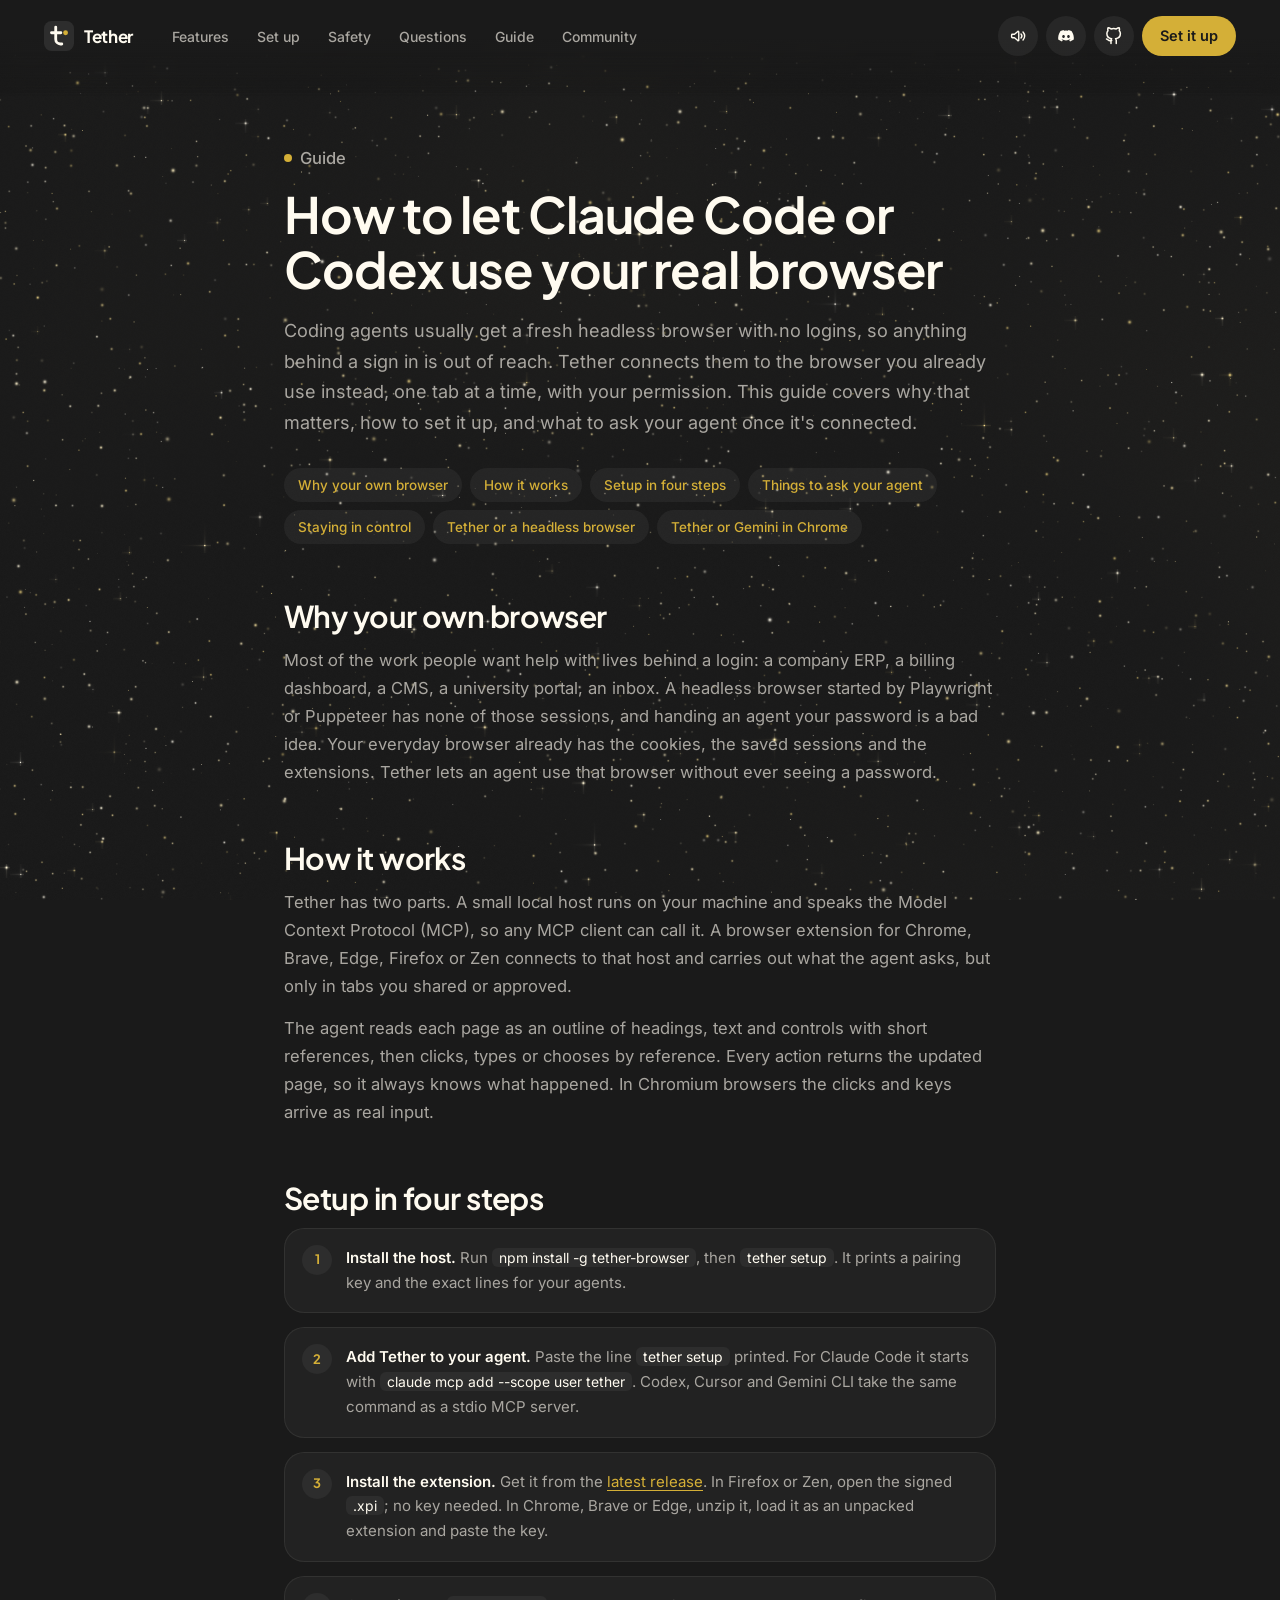
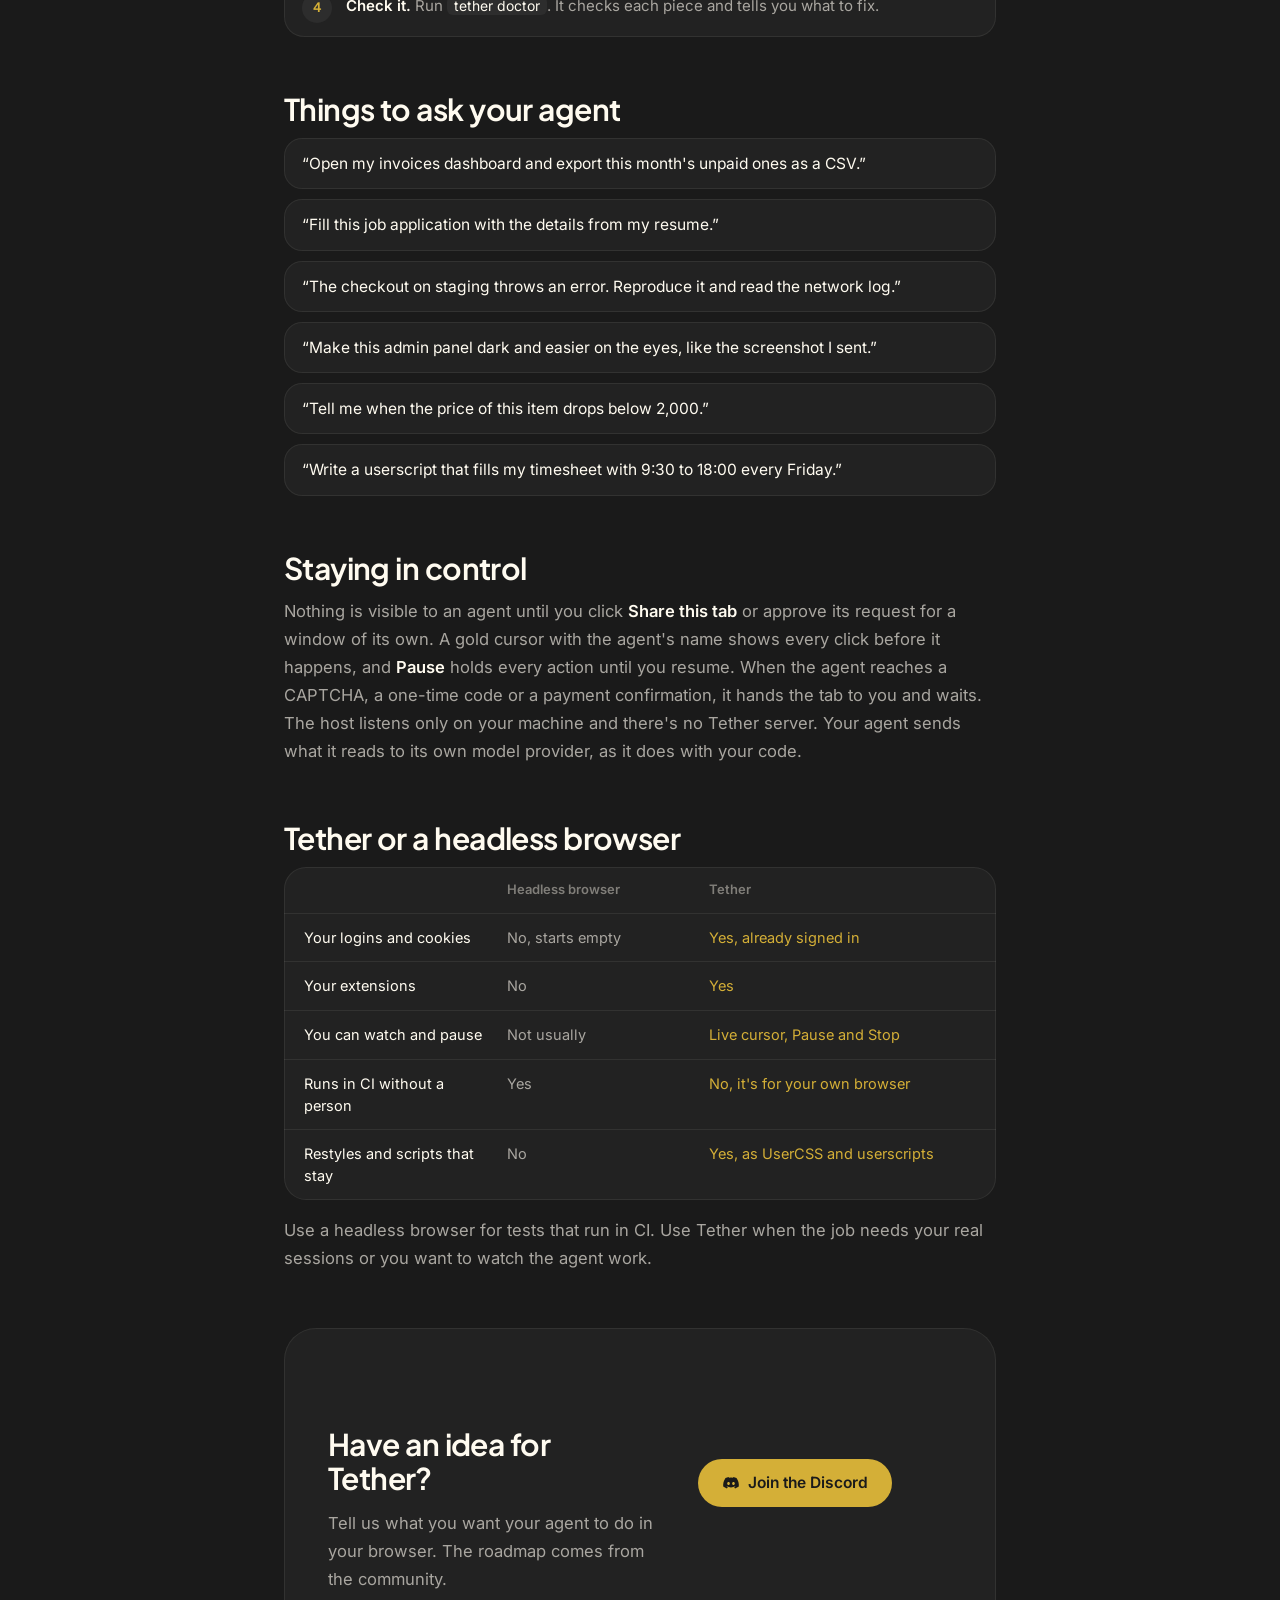
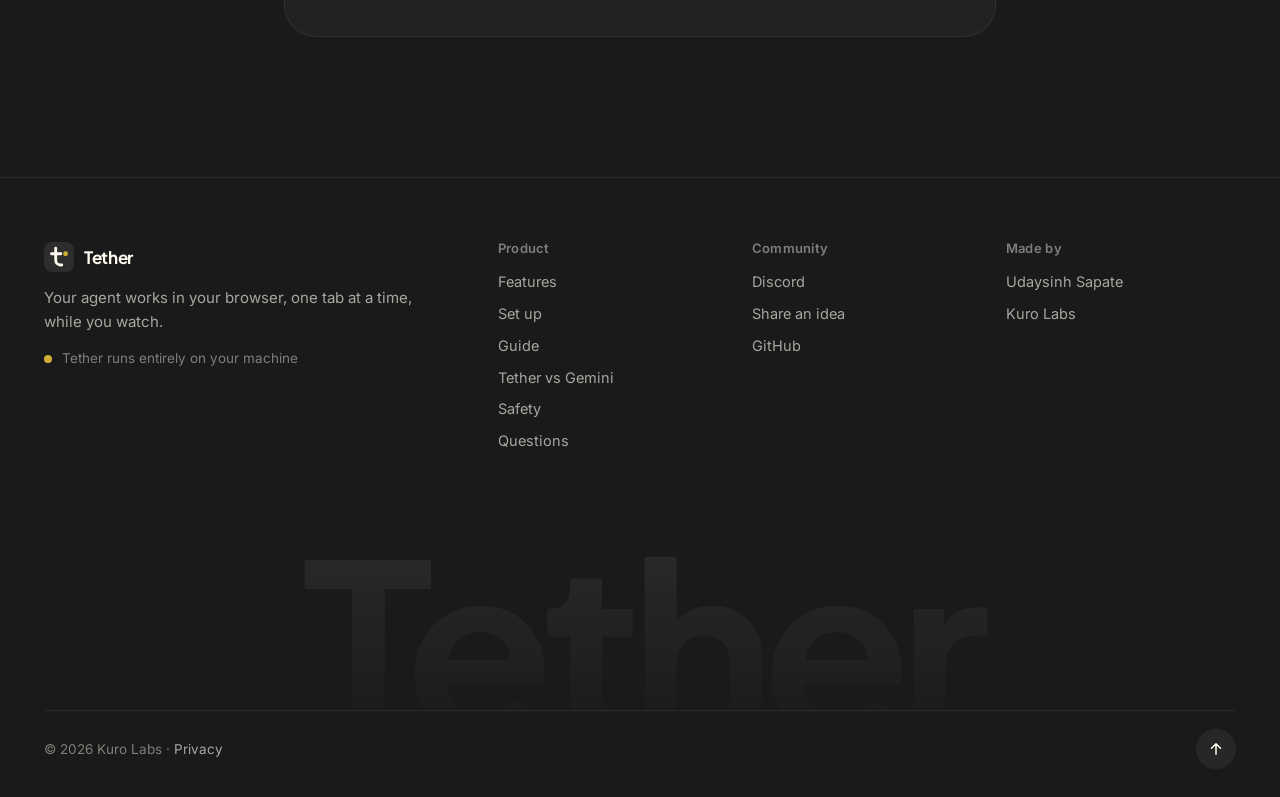
==== commit c2f61af7: "Version asset URLs so browsers fetch new files after a deploy" ====
--- a/guide/index.html
+++ b/guide/index.html
@@ -20,10 +20,10 @@
 <meta name="twitter:card" content="summary_large_image">
 <link rel="preload" href="/assets/fonts/inter.woff2" as="font" type="font/woff2" crossorigin>
 <link rel="preload" href="/assets/fonts/jakarta.woff2" as="font" type="font/woff2" crossorigin>
-<link rel="stylesheet" href="/assets/site.css">
-<script src="/assets/sounds.js" defer></script>
-<script src="/assets/bg.js" defer></script>
-<script src="/assets/site.js" defer></script>
+<link rel="stylesheet" href="/assets/site.css?v=6fc8774">
+<script src="/assets/sounds.js?v=6fc8774" defer></script>
+<script src="/assets/bg.js?v=6fc8774" defer></script>
+<script src="/assets/site.js?v=6fc8774" defer></script>
 <script type="application/ld+json">{"@context": "https://schema.org", "@graph": [{"@type": "HowTo", "name": "How to let Claude Code or Codex use your real browser", "description": "Connect an AI coding agent to your everyday browser with Tether, a browser MCP server and extension.", "totalTime": "PT10M", "step": [{"@type": "HowToStep", "name": "Install the host", "text": "Run npm install -g tether-browser, then tether setup."}, {"@type": "HowToStep", "name": "Add Tether to your agent", "text": "Paste the claude mcp add line that tether setup prints, or the same command in Codex, Cursor or Gemini CLI."}, {"@type": "HowToStep", "name": "Install the extension", "text": "Download it from the latest GitHub release: the signed .xpi for Firefox or Zen, or the zip for Chrome, Brave or Edge."}, {"@type": "HowToStep", "name": "Check it", "text": "Run tether doctor."}]}, {"@type": "BreadcrumbList", "itemListElement": [{"@type": "ListItem", "position": 1, "name": "Tether", "item": "https://tether.udaysinh.me/"}, {"@type": "ListItem", "position": 2, "name": "Guide", "item": "https://tether.udaysinh.me/guide/"}]}]}</script>
 </head>
 <body>
--- a/assets/site.css
+++ b/assets/site.css
@@ -114,6 +114,11 @@
 .agents span i { width: 7px; height: 7px; border-radius: 50%; background: var(--text-3); }
 .agents span.on i { background: var(--gold); }
 .hero .actions { display: flex; justify-content: center; gap: 10px; margin-top: 34px; }
+.hero .film { margin: 56px auto 0; max-width: 1040px; border-radius: 16px; overflow: hidden; box-shadow: 0 0 0 1px rgb(255 251 240 / 0.1), 0 24px 60px rgb(0 0 0 / 0.35); background: #141414; aspect-ratio: 16 / 9; }
+.hero .film { position: relative; cursor: pointer; }
+.hero .film figcaption { position: absolute; left: 14px; bottom: 12px; padding: 5px 10px; border-radius: 8px; background: rgb(26 26 26 / 0.78); color: var(--text-2, #a9a6a0); font-size: 12.5px; pointer-events: none; transition: opacity .3s; }
+.hero .film.sound figcaption { opacity: 0; }
+.hero .film video { display: block; width: 100%; height: 100%; object-fit: cover; }
 .hero .note { margin-top: 22px; color: var(--text-3); font-size: 14px; }
 
 /* words rise out of a blur, one after another */
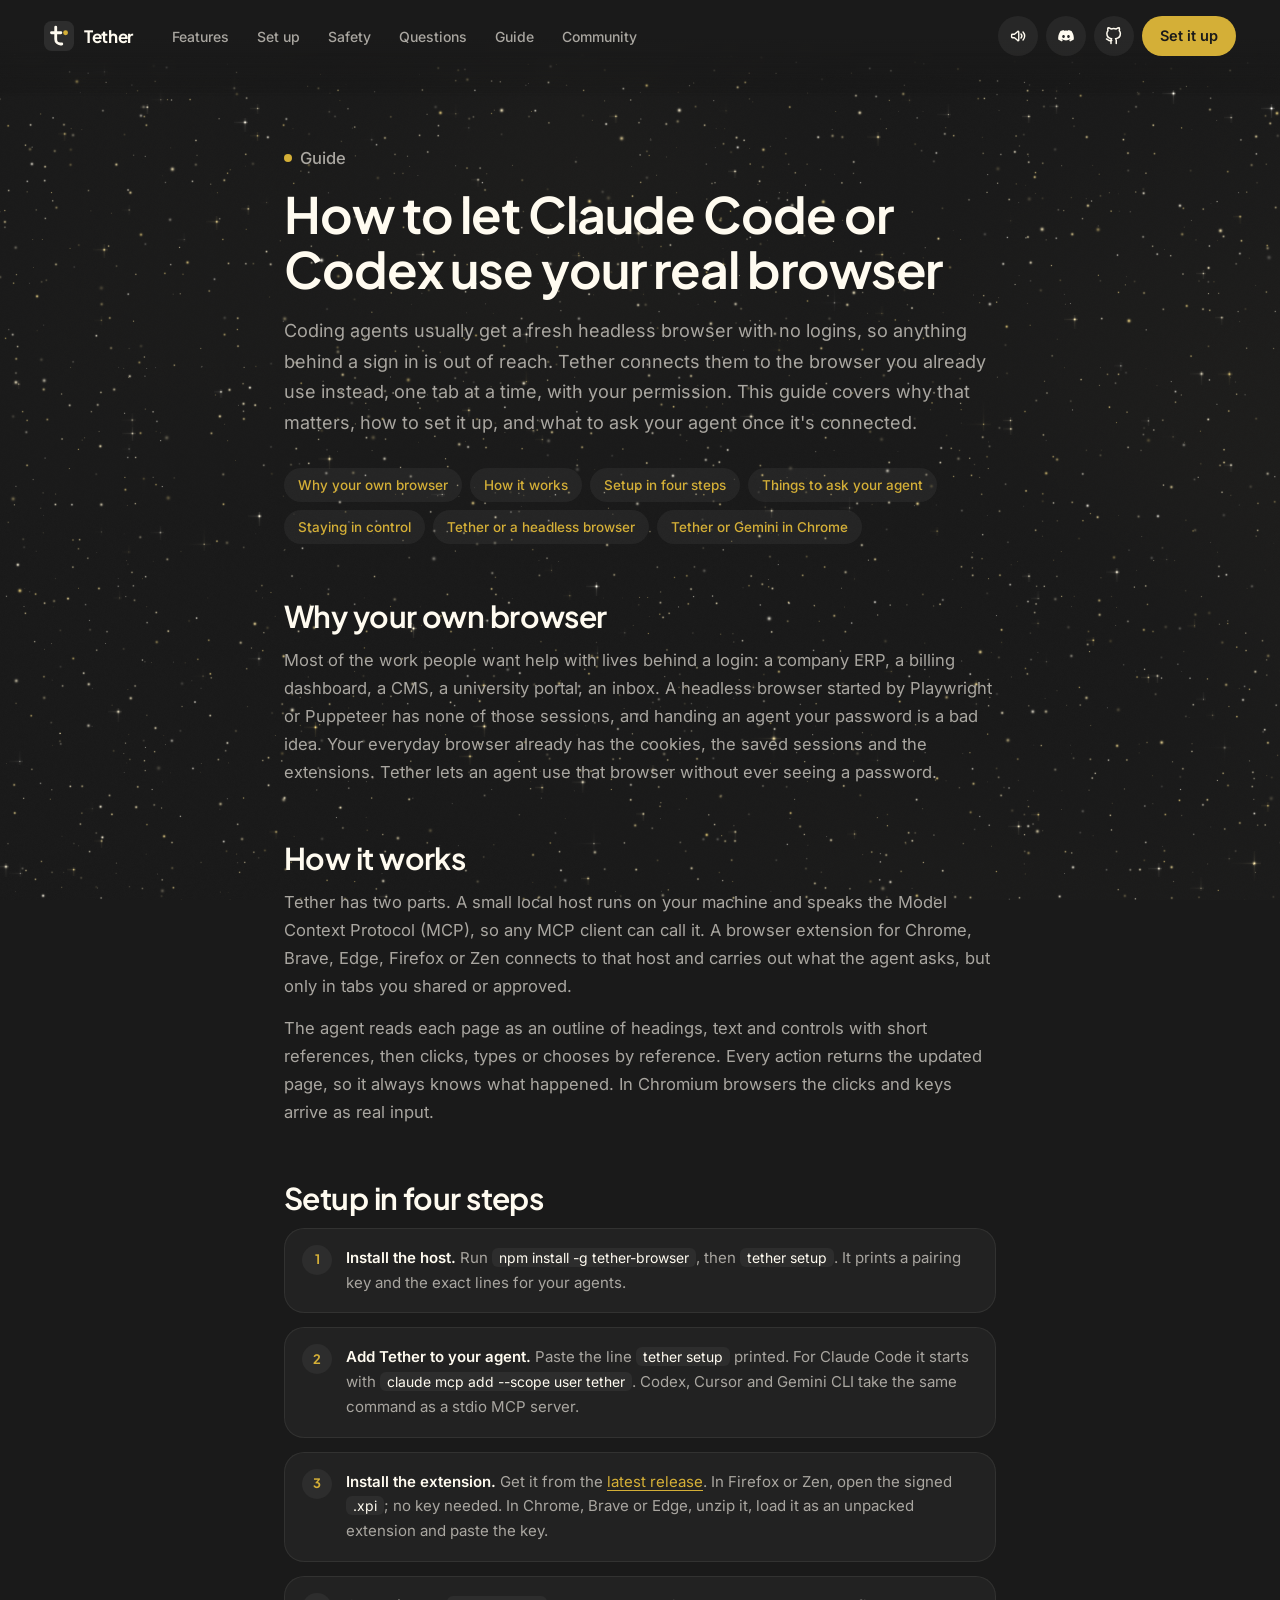
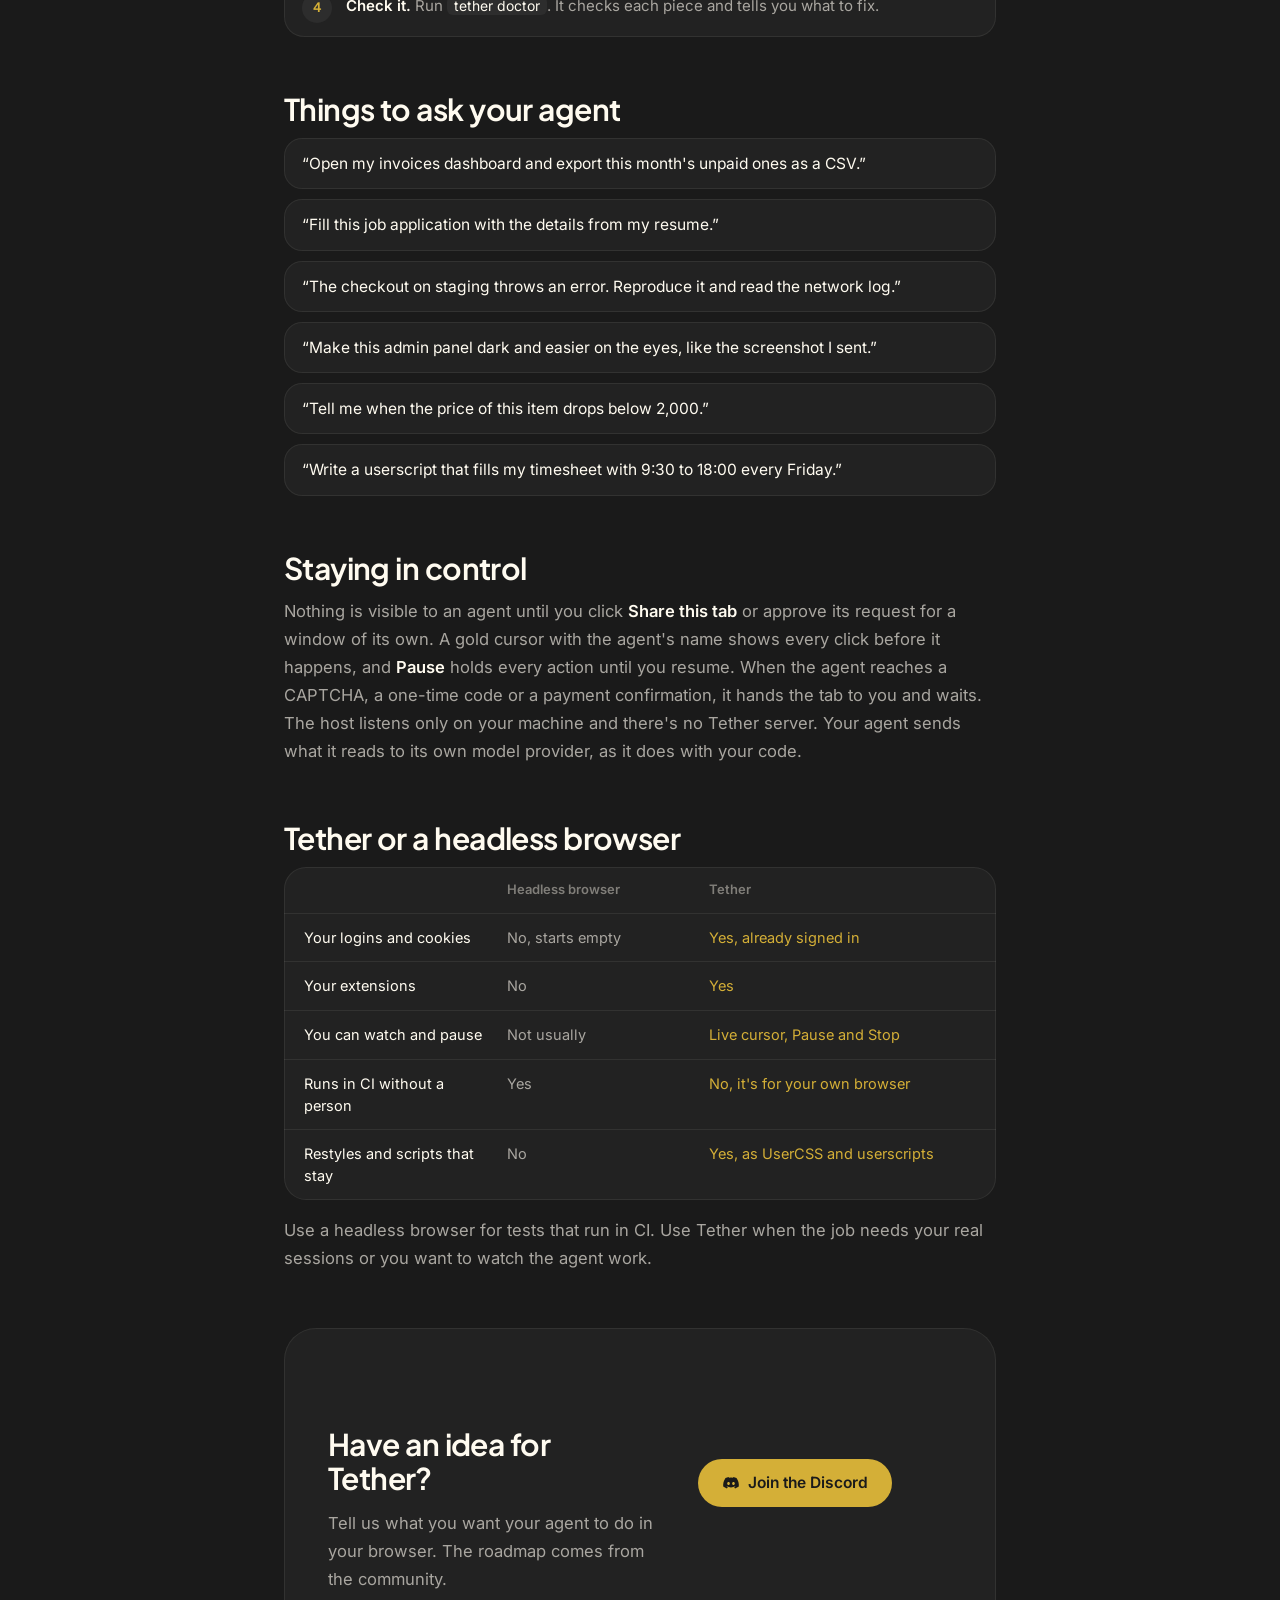
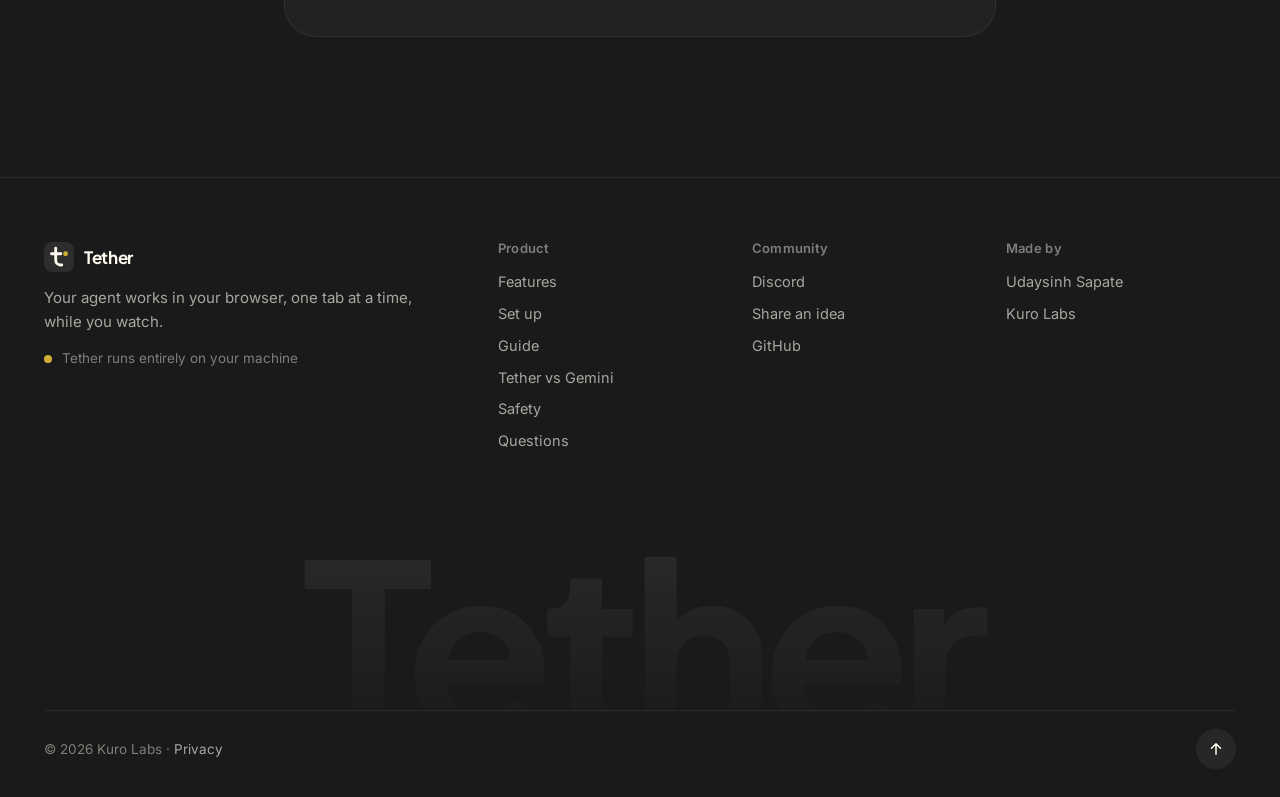
==== commit 4b870ccd: "New link preview card from the demo, and a playable video in Discord embeds" ====
--- a/guide/index.html
+++ b/guide/index.html
@@ -16,7 +16,7 @@
 <meta property="og:title" content="How to let Claude Code or Codex use your real browser">
 <meta property="og:description" content="Connect an AI coding agent to the browser you already use, one tab at a time, with your permission.">
 <meta property="og:url" content="https://tether.udaysinh.me/guide/">
-<meta property="og:image" content="https://tether.udaysinh.me/assets/og.png">
+<meta property="og:image" content="https://tether.udaysinh.me/assets/og.png?v=1117">
 <meta name="twitter:card" content="summary_large_image">
 <link rel="preload" href="/assets/fonts/inter.woff2" as="font" type="font/woff2" crossorigin>
 <link rel="preload" href="/assets/fonts/jakarta.woff2" as="font" type="font/woff2" crossorigin>
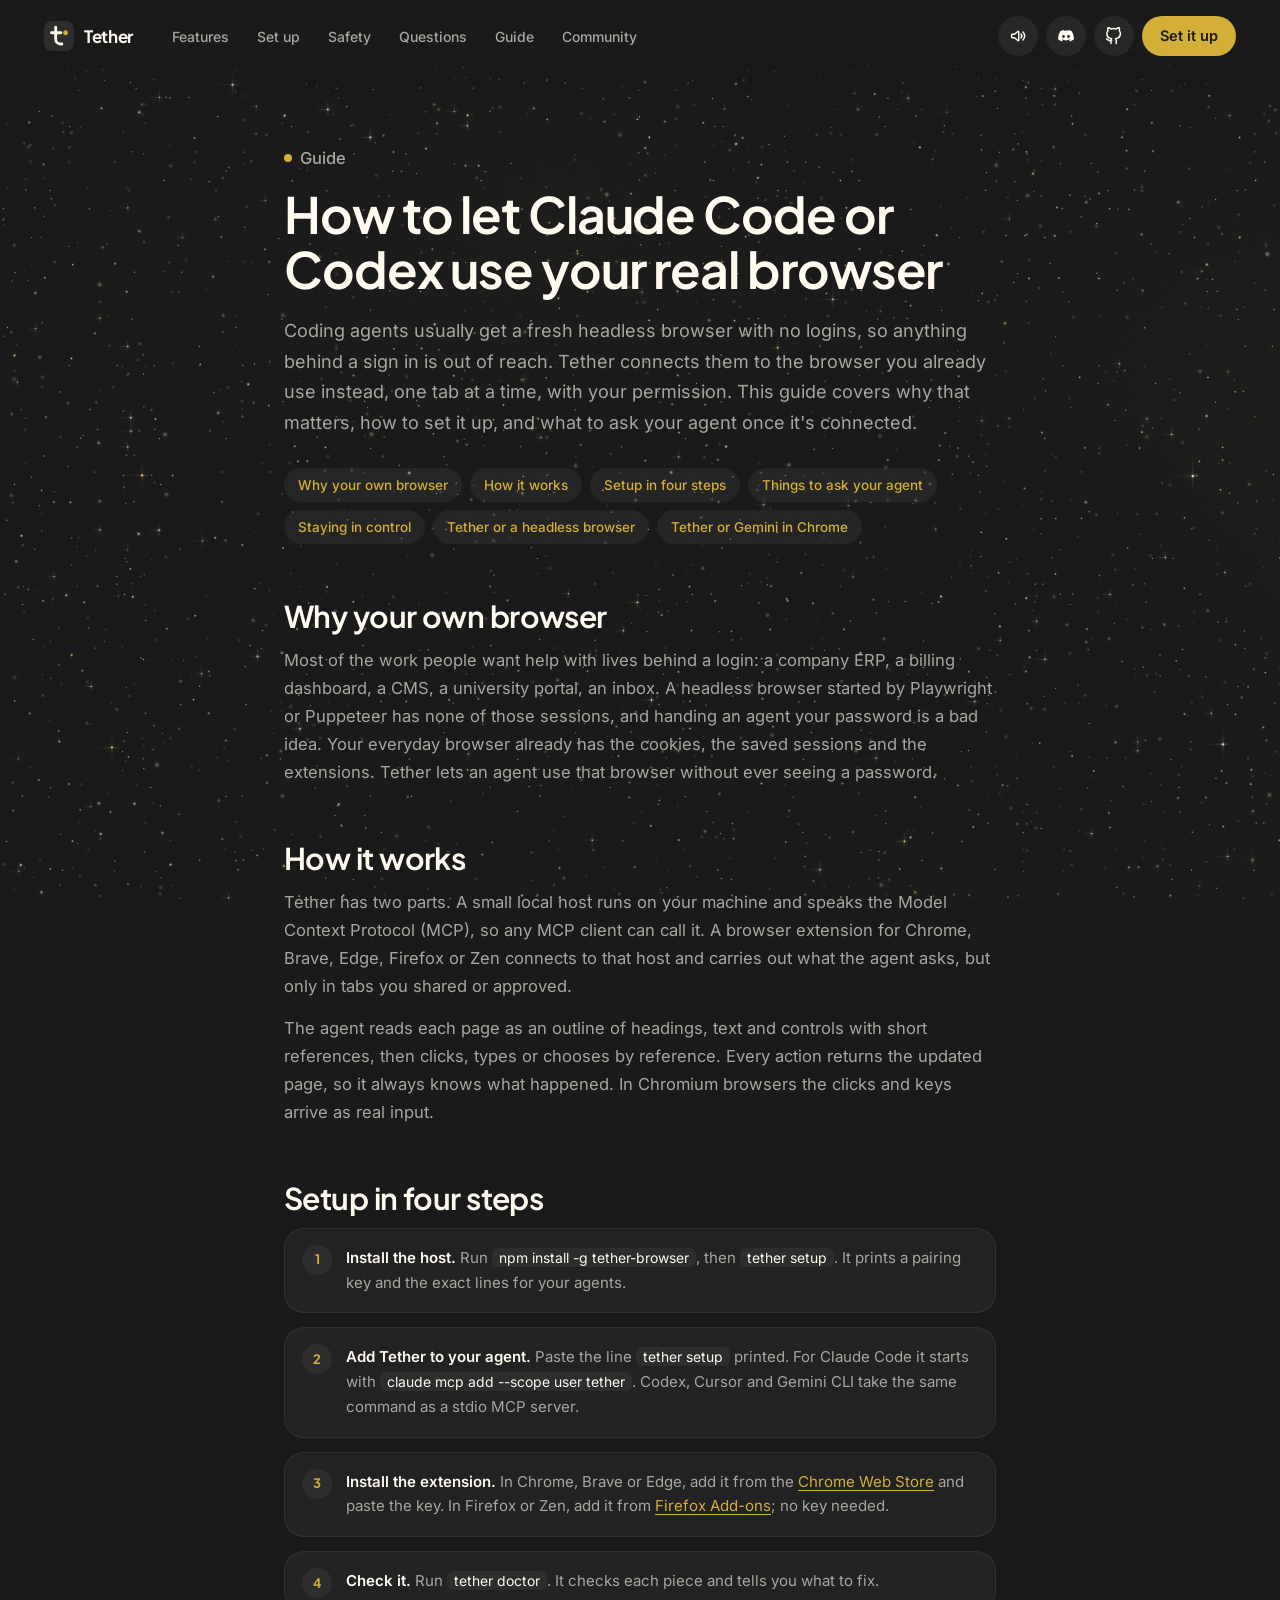
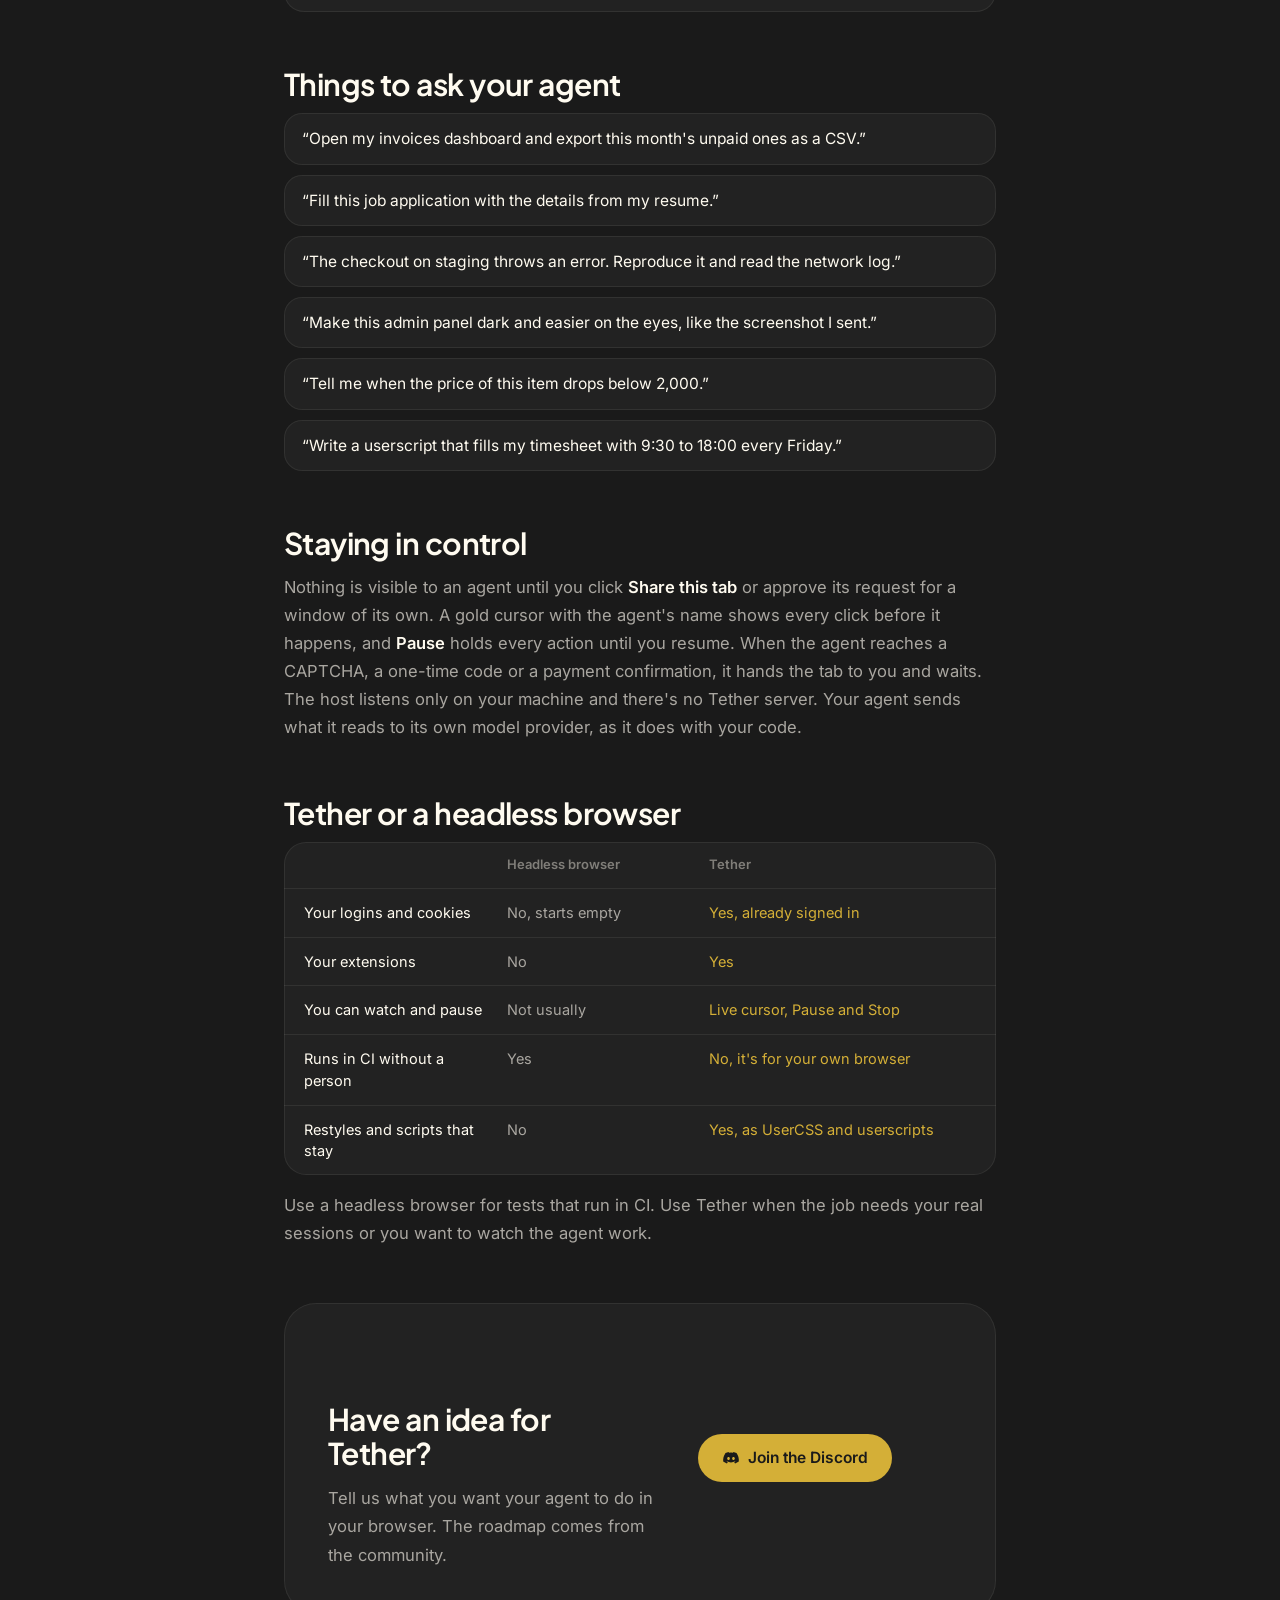
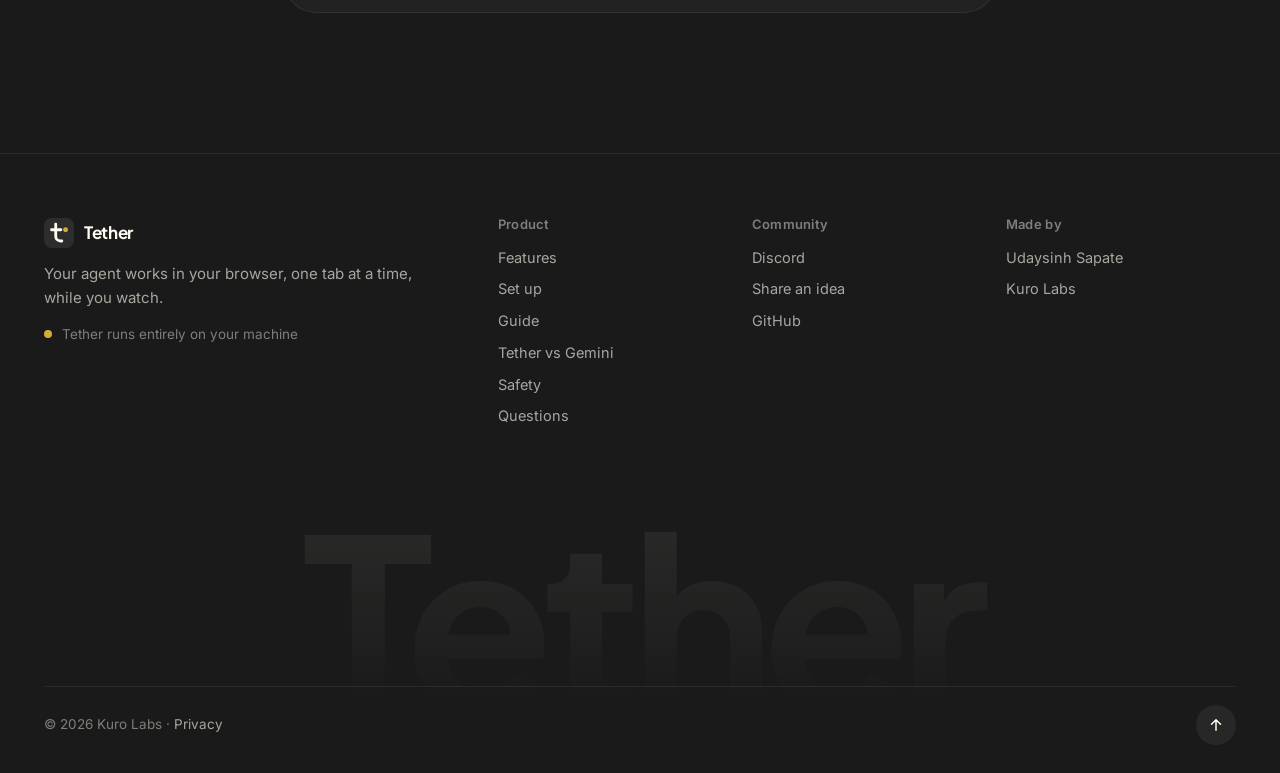
==== commit f3a83636: "Link the Chrome Web Store and Firefox Add-ons from the hero, setup, guide, FAQ and llms.txt" ====
--- a/guide/index.html
+++ b/guide/index.html
@@ -20,11 +20,11 @@
 <meta name="twitter:card" content="summary_large_image">
 <link rel="preload" href="/assets/fonts/inter.woff2" as="font" type="font/woff2" crossorigin>
 <link rel="preload" href="/assets/fonts/jakarta.woff2" as="font" type="font/woff2" crossorigin>
-<link rel="stylesheet" href="/assets/site.css?v=6fc8774">
+<link rel="stylesheet" href="/assets/site.css?v=s0421a">
 <script src="/assets/sounds.js?v=6fc8774" defer></script>
 <script src="/assets/bg.js?v=6fc8774" defer></script>
-<script src="/assets/site.js?v=6fc8774" defer></script>
-<script type="application/ld+json">{"@context": "https://schema.org", "@graph": [{"@type": "HowTo", "name": "How to let Claude Code or Codex use your real browser", "description": "Connect an AI coding agent to your everyday browser with Tether, a browser MCP server and extension.", "totalTime": "PT10M", "step": [{"@type": "HowToStep", "name": "Install the host", "text": "Run npm install -g tether-browser, then tether setup."}, {"@type": "HowToStep", "name": "Add Tether to your agent", "text": "Paste the claude mcp add line that tether setup prints, or the same command in Codex, Cursor or Gemini CLI."}, {"@type": "HowToStep", "name": "Install the extension", "text": "Download it from the latest GitHub release: the signed .xpi for Firefox or Zen, or the zip for Chrome, Brave or Edge."}, {"@type": "HowToStep", "name": "Check it", "text": "Run tether doctor."}]}, {"@type": "BreadcrumbList", "itemListElement": [{"@type": "ListItem", "position": 1, "name": "Tether", "item": "https://tether.udaysinh.me/"}, {"@type": "ListItem", "position": 2, "name": "Guide", "item": "https://tether.udaysinh.me/guide/"}]}]}</script>
+<script src="/assets/site.js?v=s0421a" defer></script>
+<script type="application/ld+json">{"@context": "https://schema.org", "@graph": [{"@type": "HowTo", "name": "How to let Claude Code or Codex use your real browser", "description": "Connect an AI coding agent to your everyday browser with Tether, a browser MCP server and extension.", "totalTime": "PT10M", "step": [{"@type": "HowToStep", "name": "Install the host", "text": "Run npm install -g tether-browser, then tether setup."}, {"@type": "HowToStep", "name": "Add Tether to your agent", "text": "Paste the claude mcp add line that tether setup prints, or the same command in Codex, Cursor or Gemini CLI."}, {"@type": "HowToStep", "name": "Install the extension", "text": "Add it from the Chrome Web Store (Chrome, Brave, Edge) or Firefox Add-ons (Firefox, Zen)."}, {"@type": "HowToStep", "name": "Check it", "text": "Run tether doctor."}]}, {"@type": "BreadcrumbList", "itemListElement": [{"@type": "ListItem", "position": 1, "name": "Tether", "item": "https://tether.udaysinh.me/"}, {"@type": "ListItem", "position": 2, "name": "Guide", "item": "https://tether.udaysinh.me/guide/"}]}]}</script>
 </head>
 <body>
 <a class="skip" href="#main">Skip to content</a>
@@ -86,7 +86,7 @@
     <ol class="steps-list">
       <li><b>Install the host.</b> Run <code>npm install -g tether-browser</code>, then <code>tether setup</code>. It prints a pairing key and the exact lines for your agents.</li>
       <li><b>Add Tether to your agent.</b> Paste the line <code>tether setup</code> printed. For Claude Code it starts with <code>claude mcp add --scope user tether</code>. Codex, Cursor and Gemini CLI take the same command as a stdio MCP server.</li>
-      <li><b>Install the extension.</b> Get it from the <a href="https://github.com/udaysinh-git/tether/releases/latest">latest release</a>. In Firefox or Zen, open the signed <code>.xpi</code>; no key needed. In Chrome, Brave or Edge, unzip it, load it as an unpacked extension and paste the key.</li>
+      <li><b>Install the extension.</b> In Chrome, Brave or Edge, add it from the <a href="https://chromewebstore.google.com/detail/tether/bdkhlojbkkldeehiolelnmnpaanjdncc">Chrome Web Store</a> and paste the key. In Firefox or Zen, add it from <a href="https://addons.mozilla.org/firefox/addon/tether/">Firefox Add-ons</a>; no key needed.</li>
       <li><b>Check it.</b> Run <code>tether doctor</code>. It checks each piece and tells you what to fix.</li>
     </ol>
 
--- a/assets/site.css
+++ b/assets/site.css
@@ -113,7 +113,7 @@
 .agents span { display: inline-flex; align-items: center; gap: 8px; height: 34px; padding: 0 14px; border-radius: 999px; background: rgb(255 251 240 / 0.05); color: var(--text-2); font-size: 13.5px; font-weight: 500; }
 .agents span i { width: 7px; height: 7px; border-radius: 50%; background: var(--text-3); }
 .agents span.on i { background: var(--gold); }
-.hero .actions { display: flex; justify-content: center; gap: 10px; margin-top: 34px; }
+.hero .actions { display: flex; flex-wrap: wrap; justify-content: center; gap: 10px; margin-top: 34px; }
 .hero .film { margin: 56px auto 0; max-width: 1040px; border-radius: 16px; overflow: hidden; box-shadow: 0 0 0 1px rgb(255 251 240 / 0.1), 0 24px 60px rgb(0 0 0 / 0.35); background: #141414; aspect-ratio: 16 / 9; }
 .hero .film { position: relative; cursor: pointer; }
 .hero .film figcaption { position: absolute; left: 14px; bottom: 12px; padding: 5px 10px; border-radius: 8px; background: rgb(26 26 26 / 0.78); color: var(--text-2, #a9a6a0); font-size: 12.5px; pointer-events: none; transition: opacity .3s; }
